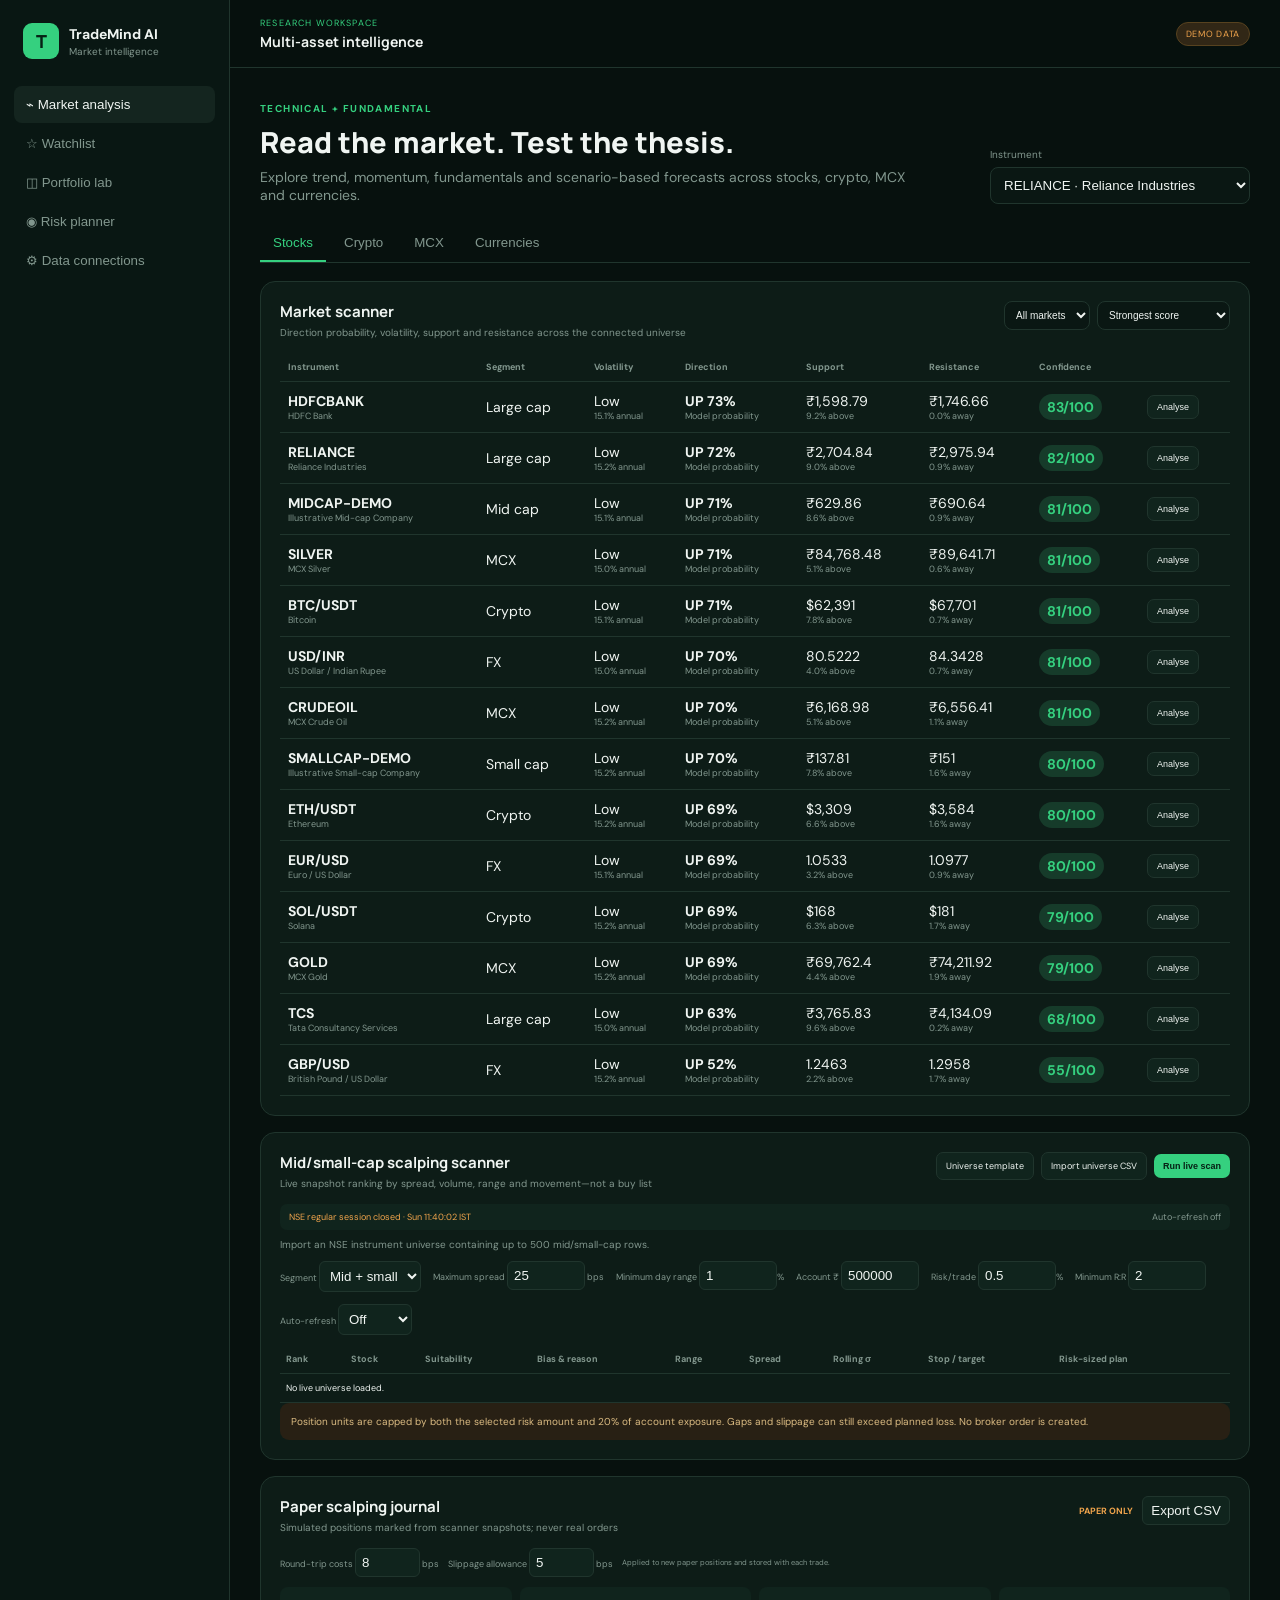
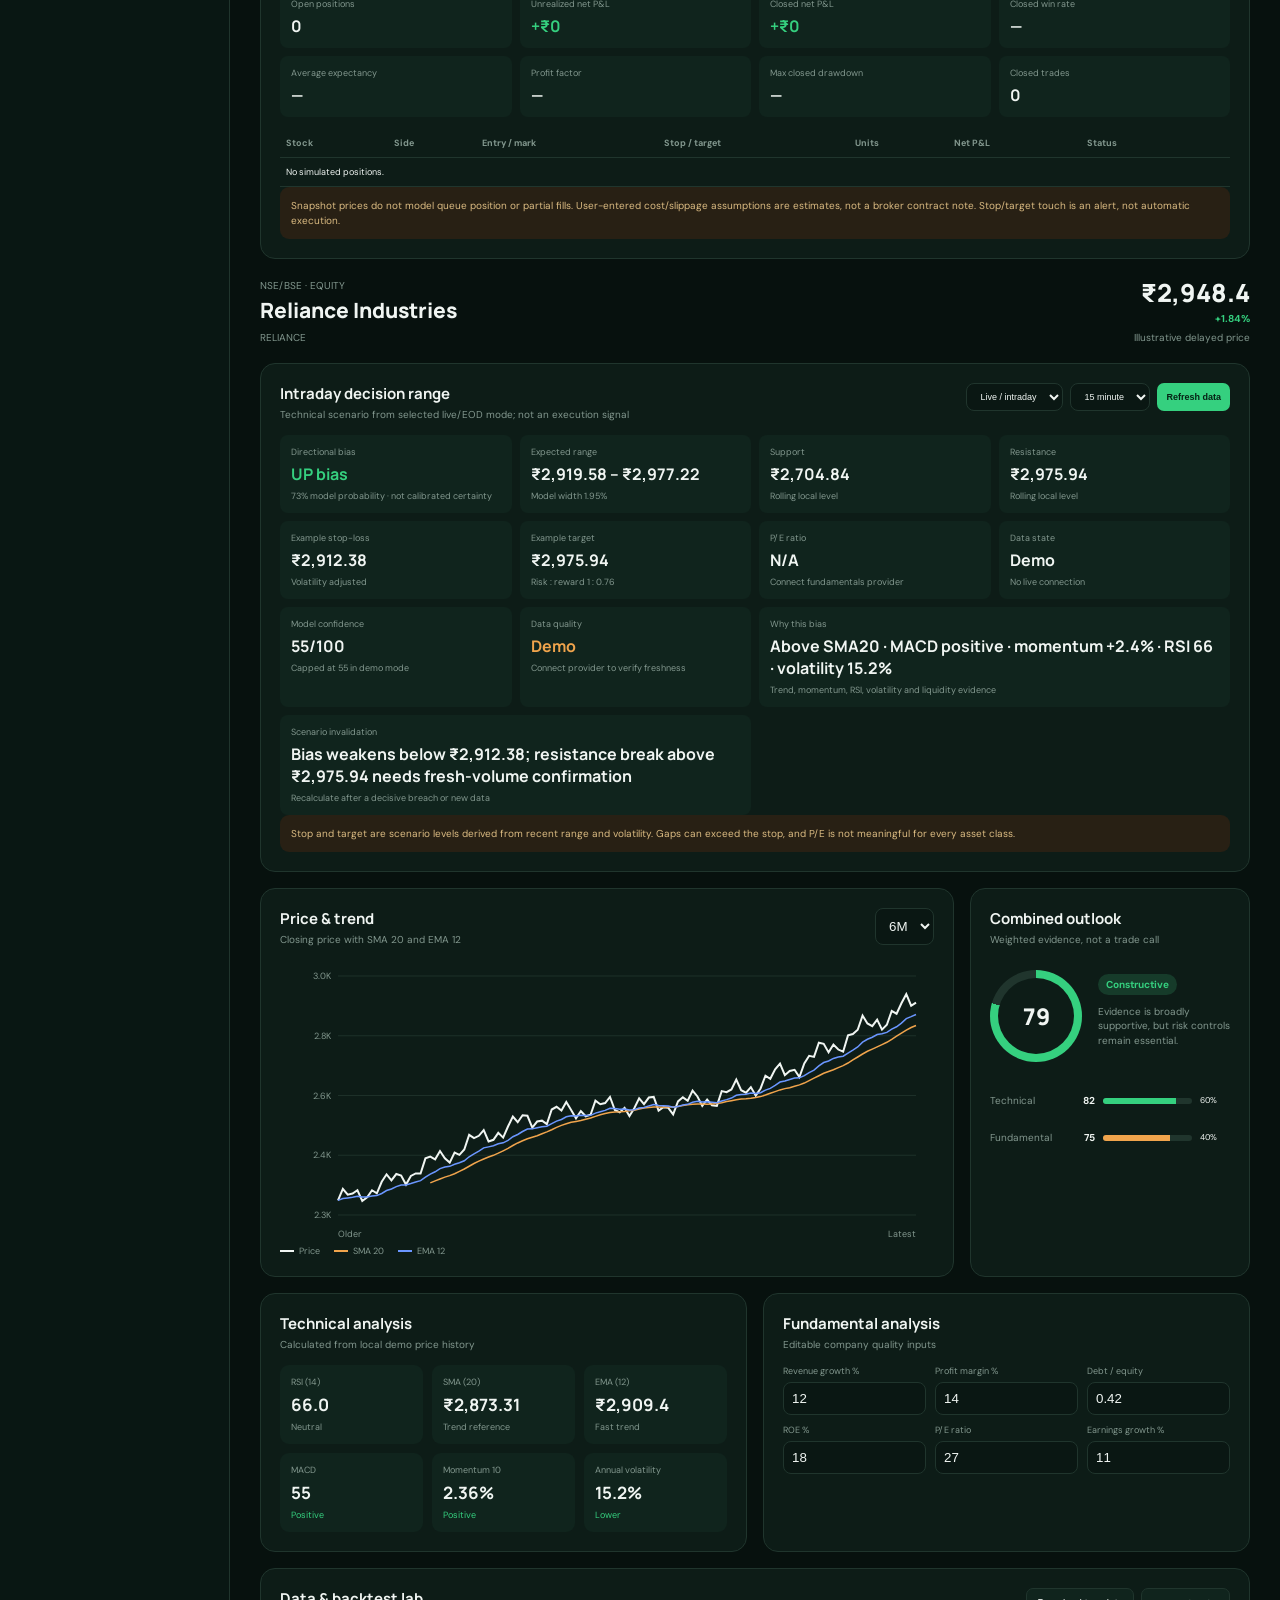
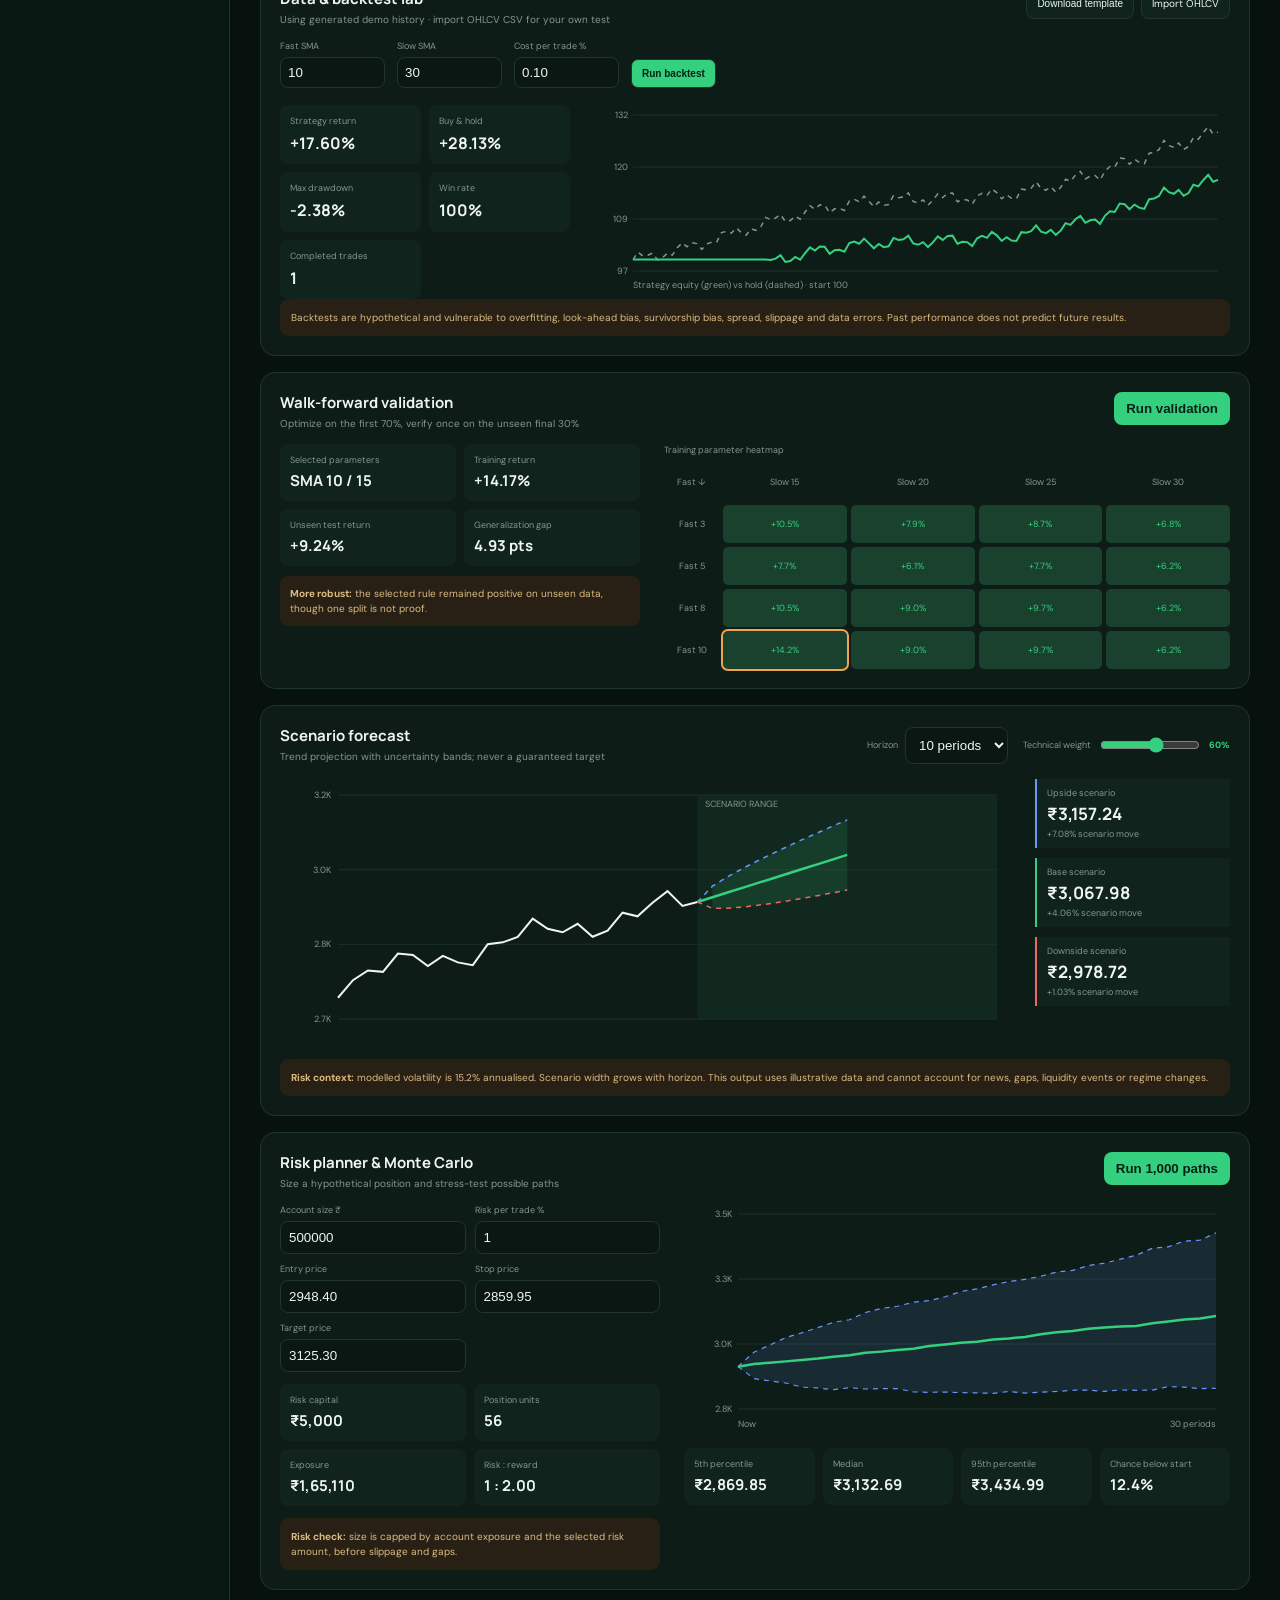
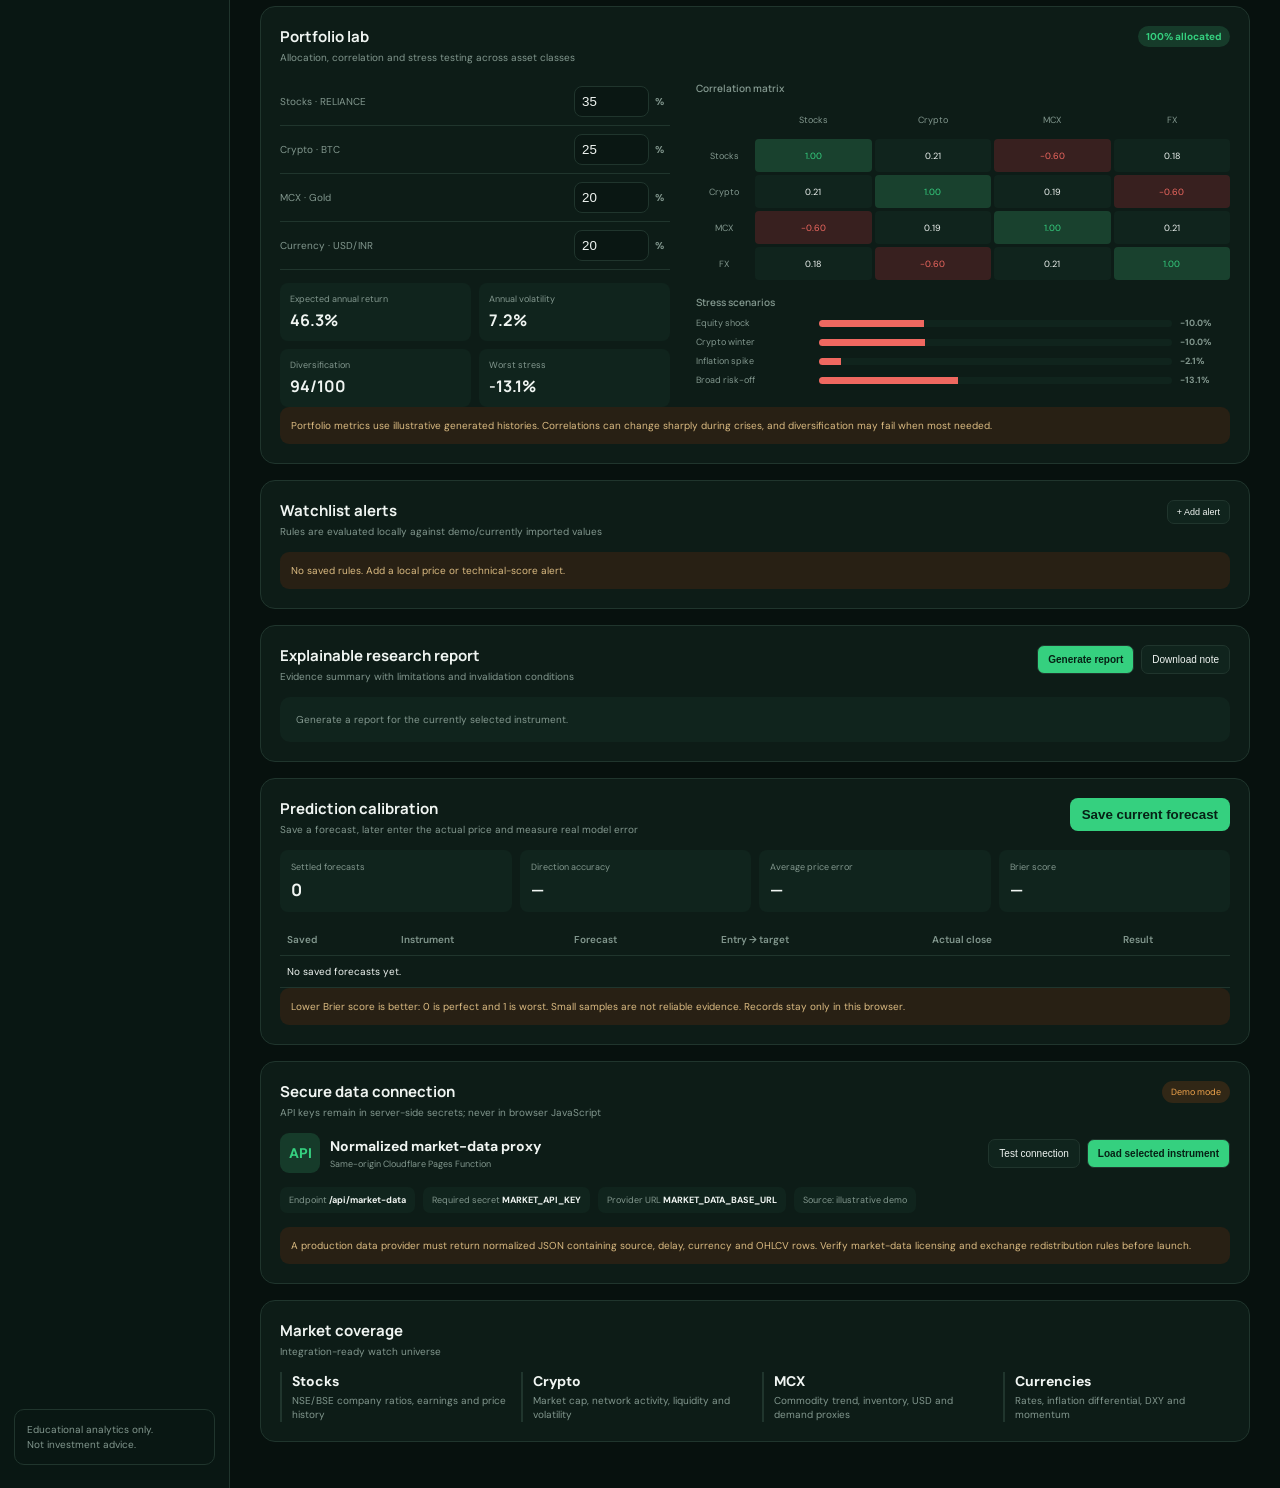
==== index.html @ 611aa4f3 "Upload TradeMind AI live dashboard" ====
<!doctype html><html lang="en"><head><meta charset="UTF-8"><meta name="viewport" content="width=device-width,initial-scale=1"><meta name="description" content="TradeMind AI educational multi-asset analysis workspace"><meta name="theme-color" content="#07110e"><title>TradeMind AI</title><link rel="preconnect" href="https://fonts.googleapis.com"><link rel="preconnect" href="https://fonts.gstatic.com" crossorigin><link href="https://fonts.googleapis.com/css2?family=DM+Sans:wght@400;500;600;700&family=Manrope:wght@600;700;800&display=swap" rel="stylesheet"><link rel="stylesheet" href="styles.css"><link rel="stylesheet" href="backtest.css"><link rel="stylesheet" href="risk.css"><link rel="stylesheet" href="portfolio.css"><link rel="stylesheet" href="scanner.css"><link rel="stylesheet" href="validation.css"><link rel="stylesheet" href="report.css"><link rel="stylesheet" href="connections.css"><link rel="stylesheet" href="intraday.css"><link rel="stylesheet" href="calibration.css"><link rel="stylesheet" href="scalping.css"><link rel="stylesheet" href="paper.css"></head><body>
<div class="shell"><aside><a class="brand" href="#"><span>T</span><div><b>TradeMind AI</b><small>Market intelligence</small></div></a><nav><button class="active">⌁ Market analysis</button><button>☆ Watchlist</button><button>◫ Portfolio lab</button><button>◉ Risk planner</button><button>⚙ Data connections</button></nav><div class="disclaimer">Educational analytics only.<br>Not investment advice.</div></aside>
<main><header><button class="mobile" id="menu">☰</button><div><small>RESEARCH WORKSPACE</small><strong>Multi-asset intelligence</strong></div><span class="demo-tag">DEMO DATA</span></header><div class="page">
<section class="hero"><div><span class="eyebrow">TECHNICAL + FUNDAMENTAL</span><h1>Read the market. Test the thesis.</h1><p>Explore trend, momentum, fundamentals and scenario-based forecasts across stocks, crypto, MCX and currencies.</p></div><div class="asset-search"><label for="assetSelect">Instrument</label><select id="assetSelect"></select></div></section>
<div class="market-tabs" id="marketTabs"><button data-type="stocks" class="active">Stocks</button><button data-type="crypto">Crypto</button><button data-type="mcx">MCX</button><button data-type="forex">Currencies</button></div>
<section class="panel scanner-panel"><div class="panel-head"><div><h3>Market scanner</h3><p>Direction probability, volatility, support and resistance across the connected universe</p></div><div class="scanner-tools"><select id="scannerFilter"><option value="all">All markets</option><option value="stocks">All stocks</option><option value="mid">Mid cap</option><option value="small">Small cap</option><option value="crypto">Crypto</option><option value="mcx">MCX</option><option value="forex">Currencies</option></select><select id="scannerSort"><option value="score">Strongest score</option><option value="direction">Highest up probability</option><option value="momentum">Highest momentum</option><option value="volatility">Lowest volatility</option></select></div></div><div class="scanner-table-wrap"><table class="scanner-table"><thead><tr><th>Instrument</th><th>Segment</th><th>Volatility</th><th>Direction</th><th>Support</th><th>Resistance</th><th>Confidence</th><th></th></tr></thead><tbody id="scannerBody"></tbody></table></div></section>
<section class="panel scalp-panel"><div class="panel-head"><div><h3>Mid/small-cap scalping scanner</h3><p>Live snapshot ranking by spread, volume, range and movement—not a buy list</p></div><div class="scalp-actions"><a href="universe-template.csv" download>Universe template</a><label for="universeFile">Import universe CSV</label><input id="universeFile" type="file" accept=".csv,text/csv" hidden><button id="runScalpScan">Run live scan</button></div></div><div class="scalp-livebar"><span id="marketHoursStatus">Checking NSE session…</span><span id="scalpClock">Auto-refresh off</span></div><div class="scalp-status" id="scalpStatus">Import an NSE instrument universe containing up to 500 mid/small-cap rows.</div><div class="scalp-filters"><label>Segment <select id="scalpCap"><option value="all">Mid + small</option><option value="mid">Mid cap</option><option value="small">Small cap</option></select></label><label>Maximum spread <input id="maxSpread" type="number" min="1" max="200" value="25"> bps</label><label>Minimum day range <input id="minDayRange" type="number" min="0" max="20" step="0.1" value="1">%</label><label>Account ₹ <input id="scalpAccount" type="number" min="1000" value="500000"></label><label>Risk/trade <input id="scalpRiskPct" type="number" min="0.1" max="2" step="0.1" value="0.5">%</label><label>Minimum R:R <input id="scalpMinRR" type="number" min="1" max="5" step="0.1" value="2"></label><label>Auto-refresh <select id="scalpRefresh"><option value="0">Off</option><option value="30">30 sec</option><option value="60">60 sec</option><option value="120">2 min</option></select></label></div><div class="scalp-table-wrap"><table class="scalp-table"><thead><tr><th>Rank</th><th>Stock</th><th>Suitability</th><th>Bias & reason</th><th>Range</th><th>Spread</th><th>Rolling σ</th><th>Stop / target</th><th>Risk-sized plan</th><th></th></tr></thead><tbody id="scalpRows"><tr><td colspan="10">No live universe loaded.</td></tr></tbody></table></div><div class="risk-note">Position units are capped by both the selected risk amount and 20% of account exposure. Gaps and slippage can still exceed planned loss. No broker order is created.</div></section>
<section class="panel paper-panel"><div class="panel-head"><div><h3>Paper scalping journal</h3><p>Simulated positions marked from scanner snapshots; never real orders</p></div><div class="paper-actions"><span class="paper-badge">PAPER ONLY</span><button id="exportPaperTrades">Export CSV</button></div></div><div class="paper-assumptions"><label>Round-trip costs <input id="paperCostBps" type="number" min="0" max="500" step="1" value="8"> bps</label><label>Slippage allowance <input id="paperSlippageBps" type="number" min="0" max="500" step="1" value="5"> bps</label><small>Applied to new paper positions and stored with each trade.</small></div><div class="paper-metrics"><div><span>Open positions</span><strong id="paperOpenCount">0</strong></div><div><span>Unrealized net P&L</span><strong id="paperUnrealized">₹0</strong></div><div><span>Closed net P&L</span><strong id="paperClosedPnl">₹0</strong></div><div><span>Closed win rate</span><strong id="paperWinRate">—</strong></div><div><span>Average expectancy</span><strong id="paperExpectancy">—</strong></div><div><span>Profit factor</span><strong id="paperProfitFactor">—</strong></div><div><span>Max closed drawdown</span><strong id="paperDrawdown">—</strong></div><div><span>Closed trades</span><strong id="paperClosedCount">0</strong></div></div><div class="paper-table-wrap"><table class="paper-table"><thead><tr><th>Stock</th><th>Side</th><th>Entry / mark</th><th>Stop / target</th><th>Units</th><th>Net P&L</th><th>Status</th><th></th></tr></thead><tbody id="paperRows"><tr><td colspan="8">No simulated positions.</td></tr></tbody></table></div><div class="risk-note">Snapshot prices do not model queue position or partial fills. User-entered cost/slippage assumptions are estimates, not a broker contract note. Stop/target touch is an alert, not automatic execution.</div></section>
<section class="quote-row"><div><small id="assetType">NSE · EQUITY</small><h2 id="assetName">Reliance Industries</h2><span id="symbol">RELIANCE</span></div><div class="quote"><strong id="lastPrice">₹2,948.40</strong><span id="change">+1.84%</span><small>Illustrative delayed price</small></div></section>
<section class="panel intraday-panel"><div class="panel-head"><div><h3>Intraday decision range</h3><p>Technical scenario from selected live/EOD mode; not an execution signal</p></div><div class="intraday-controls"><select id="dataMode"><option value="live">Live / intraday</option><option value="eod">End of day</option></select><select id="barInterval"><option value="1min">1 minute</option><option value="5min">5 minute</option><option value="15min" selected>15 minute</option><option value="30min">30 minute</option><option value="60min">60 minute</option><option value="daily">Daily</option></select><button id="refreshMarketData">Refresh data</button></div></div><div class="intraday-grid"><div><span>Directional bias</span><strong id="intradayBias">—</strong><small id="intradayProbability">—</small></div><div><span>Expected range</span><strong id="expectedRange">—</strong><small id="rangeWidth">—</small></div><div><span>Support</span><strong id="intradaySupport">—</strong><small>Rolling local level</small></div><div><span>Resistance</span><strong id="intradayResistance">—</strong><small>Rolling local level</small></div><div><span>Example stop-loss</span><strong id="intradayStop">—</strong><small>Volatility adjusted</small></div><div><span>Example target</span><strong id="intradayTarget">—</strong><small id="intradayRR">—</small></div><div><span>P/E ratio</span><strong id="peRatio">N/A</strong><small id="peContext">Equities/provider only</small></div><div><span>Data state</span><strong id="intradayDataState">Demo</strong><small id="intradayDelay">No live connection</small></div><div><span>Model confidence</span><strong id="modelConfidence">—</strong><small id="confidenceReason">Evidence quality, not certainty</small></div><div><span>Data quality</span><strong id="dataQuality">—</strong><small id="freshnessWarning">Checking bars and timestamp</small></div><div class="wide-card"><span>Why this bias</span><strong id="biasExplanation">—</strong><small>Trend, momentum, RSI, volatility and liquidity evidence</small></div><div class="wide-card"><span>Scenario invalidation</span><strong id="scenarioInvalidation">—</strong><small>Recalculate after a decisive breach or new data</small></div></div><div class="risk-note">Stop and target are scenario levels derived from recent range and volatility. Gaps can exceed the stop, and P/E is not meaningful for every asset class.</div></section>
<div class="top-grid"><section class="panel chart-panel"><div class="panel-head"><div><h3>Price & trend</h3><p>Closing price with SMA 20 and EMA 12</p></div><select id="timeframe"><option value="60">3M</option><option value="120" selected>6M</option><option value="240">1Y</option></select></div><div id="priceChart" class="chart" role="img" aria-label="Price trend chart"></div><div class="legend"><span><i class="price"></i>Price</span><span><i class="sma"></i>SMA 20</span><span><i class="ema"></i>EMA 12</span></div></section>
<aside class="panel score-panel"><div class="panel-head"><div><h3>Combined outlook</h3><p>Weighted evidence, not a trade call</p></div></div><div class="score-wrap"><div class="score-ring" id="combinedRing"><strong id="combinedScore">—</strong></div><div><span class="signal" id="combinedSignal">Calculating</span><p id="signalText">Evaluating technical and fundamental conditions.</p></div></div><div class="weight-row"><span>Technical <b id="techScore">—</b></span><div><i id="techBar"></i></div><small>60%</small></div><div class="weight-row"><span>Fundamental <b id="fundScore">—</b></span><div><i id="fundBar"></i></div><small>40%</small></div></aside></div>
<div class="analysis-grid"><section class="panel"><div class="panel-head"><div><h3>Technical analysis</h3><p>Calculated from local demo price history</p></div></div><div class="indicator-grid" id="indicators"></div></section><section class="panel"><div class="panel-head"><div><h3>Fundamental analysis</h3><p id="fundamentalSubtitle">Editable company inputs</p></div></div><div class="fund-grid" id="fundamentalInputs"></div></section></div>
<section class="panel data-lab"><div class="panel-head"><div><h3>Data & backtest lab</h3><p id="dataStatus">Using generated demo history · import OHLCV CSV for your own test</p></div><div class="data-actions"><button id="templateButton">Download template</button><label for="ohlcvFile">Import OHLCV</label><input id="ohlcvFile" type="file" accept=".csv,text/csv" hidden></div></div><div class="backtest-controls"><label>Fast SMA <input id="fastPeriod" type="number" min="2" max="100" value="10"></label><label>Slow SMA <input id="slowPeriod" type="number" min="3" max="200" value="30"></label><label>Cost per trade % <input id="tradeCost" type="number" min="0" max="5" step="0.05" value="0.10"></label><button id="runBacktest">Run backtest</button></div><div class="backtest-grid"><div class="backtest-stats"><div><span>Strategy return</span><strong id="strategyReturn">—</strong></div><div><span>Buy & hold</span><strong id="holdReturn">—</strong></div><div><span>Max drawdown</span><strong id="maxDrawdown">—</strong></div><div><span>Win rate</span><strong id="winRate">—</strong></div><div><span>Completed trades</span><strong id="tradeCount">—</strong></div></div><div id="equityChart" class="equity-chart" role="img" aria-label="Backtest equity curve"></div></div><div class="risk-note">Backtests are hypothetical and vulnerable to overfitting, look-ahead bias, survivorship bias, spread, slippage and data errors. Past performance does not predict future results.</div></section>
<section class="panel validation-lab"><div class="panel-head"><div><h3>Walk-forward validation</h3><p>Optimize on the first 70%, verify once on the unseen final 30%</p></div><button id="validateButton">Run validation</button></div><div class="validation-layout"><div><div class="validation-stats"><div><span>Selected parameters</span><strong id="selectedParams">—</strong></div><div><span>Training return</span><strong id="trainingReturn">—</strong></div><div><span>Unseen test return</span><strong id="testReturn">—</strong></div><div><span>Generalization gap</span><strong id="generalizationGap">—</strong></div></div><div class="validation-verdict" id="validationVerdict">Run the validation to measure robustness.</div></div><div><div class="heatmap-label">Training parameter heatmap</div><div id="parameterHeatmap" class="parameter-heatmap"></div></div></div></section>
<section class="panel forecast-panel"><div class="panel-head"><div><h3>Scenario forecast</h3><p>Trend projection with uncertainty bands; never a guaranteed target</p></div><div class="forecast-controls"><label>Horizon <select id="horizon"><option value="5">5 periods</option><option value="10" selected>10 periods</option><option value="20">20 periods</option></select></label><label>Technical weight <input id="techWeight" type="range" min="30" max="80" value="60"><b id="weightValue">60%</b></label></div></div><div class="forecast-grid"><div id="forecastChart" class="chart" role="img" aria-label="Price scenario forecast chart"></div><aside><div class="scenario bull"><span>Upside scenario</span><strong id="bullTarget">—</strong><small id="bullMove">—</small></div><div class="scenario base"><span>Base scenario</span><strong id="baseTarget">—</strong><small id="baseMove">—</small></div><div class="scenario bear"><span>Downside scenario</span><strong id="bearTarget">—</strong><small id="bearMove">—</small></div></aside></div><div class="risk-note" id="riskNote"></div></section>
<section class="panel risk-planner"><div class="panel-head"><div><h3>Risk planner & Monte Carlo</h3><p>Size a hypothetical position and stress-test possible paths</p></div><button id="simulateButton">Run 1,000 paths</button></div><div class="risk-layout"><div><div class="risk-inputs"><label>Account size ₹<input id="accountSize" type="number" min="1000" value="500000"></label><label>Risk per trade %<input id="riskPercent" type="number" min="0.1" max="10" step="0.1" value="1"></label><label>Entry price<input id="entryPrice" type="number" min="0" step="0.01"></label><label>Stop price<input id="stopPrice" type="number" min="0" step="0.01"></label><label>Target price<input id="targetPrice" type="number" min="0" step="0.01"></label></div><div class="risk-results"><div><span>Risk capital</span><strong id="riskCapital">—</strong></div><div><span>Position units</span><strong id="positionUnits">—</strong></div><div><span>Exposure</span><strong id="positionExposure">—</strong></div><div><span>Risk : reward</span><strong id="riskReward">—</strong></div></div><div class="risk-note" id="sizeWarning"></div></div><div><div id="monteChart" class="monte-chart" role="img" aria-label="Monte Carlo percentile paths"></div><div class="monte-stats"><div><span>5th percentile</span><strong id="p05">—</strong></div><div><span>Median</span><strong id="p50">—</strong></div><div><span>95th percentile</span><strong id="p95">—</strong></div><div><span>Chance below start</span><strong id="lossProbability">—</strong></div></div></div></div></section>
<section class="panel portfolio-lab"><div class="panel-head"><div><h3>Portfolio lab</h3><p>Allocation, correlation and stress testing across asset classes</p></div><span id="weightStatus" class="signal">100% allocated</span></div><div class="portfolio-layout"><div><div class="allocation-list" id="allocationList"><label><span>Stocks · RELIANCE</span><input data-weight data-asset="stocks" type="number" min="0" max="100" value="35"><b>%</b></label><label><span>Crypto · BTC</span><input data-weight data-asset="crypto" type="number" min="0" max="100" value="25"><b>%</b></label><label><span>MCX · Gold</span><input data-weight data-asset="mcx" type="number" min="0" max="100" value="20"><b>%</b></label><label><span>Currency · USD/INR</span><input data-weight data-asset="forex" type="number" min="0" max="100" value="20"><b>%</b></label></div><div class="portfolio-stats"><div><span>Expected annual return</span><strong id="portfolioReturn">—</strong></div><div><span>Annual volatility</span><strong id="portfolioVol">—</strong></div><div><span>Diversification</span><strong id="diversification">—</strong></div><div><span>Worst stress</span><strong id="worstStress">—</strong></div></div></div><div><h4>Correlation matrix</h4><div id="correlationMatrix" class="correlation-matrix"></div><h4>Stress scenarios</h4><div id="stressBars" class="stress-bars"></div></div></div><div class="risk-note">Portfolio metrics use illustrative generated histories. Correlations can change sharply during crises, and diversification may fail when most needed.</div></section>
<section class="panel alerts-panel"><div class="panel-head"><div><h3>Watchlist alerts</h3><p>Rules are evaluated locally against demo/currently imported values</p></div><button id="addAlert">+ Add alert</button></div><div id="alertList" class="alert-list"></div></section>
<section class="panel report-panel"><div class="panel-head"><div><h3>Explainable research report</h3><p>Evidence summary with limitations and invalidation conditions</p></div><div class="report-actions"><button id="generateReport">Generate report</button><button id="downloadReport">Download note</button></div></div><div id="researchReport" class="research-report"><div class="report-empty">Generate a report for the currently selected instrument.</div></div></section>
<section class="panel calibration-panel"><div class="panel-head"><div><h3>Prediction calibration</h3><p>Save a forecast, later enter the actual price and measure real model error</p></div><button id="saveForecast" class="calibration-save">Save current forecast</button></div><div class="calibration-metrics"><div><span>Settled forecasts</span><strong id="settledForecasts">0</strong></div><div><span>Direction accuracy</span><strong id="directionAccuracy">—</strong></div><div><span>Average price error</span><strong id="averageForecastError">—</strong></div><div><span>Brier score</span><strong id="brierScore">—</strong></div></div><div class="calibration-table-wrap"><table class="calibration-table"><thead><tr><th>Saved</th><th>Instrument</th><th>Forecast</th><th>Entry → target</th><th>Actual close</th><th>Result</th></tr></thead><tbody id="calibrationRows"><tr><td colspan="6">No saved forecasts yet.</td></tr></tbody></table></div><div class="risk-note">Lower Brier score is better: 0 is perfect and 1 is worst. Small samples are not reliable evidence. Records stay only in this browser.</div></section>
<section class="panel connection-panel"><div class="panel-head"><div><h3>Secure data connection</h3><p>API keys remain in server-side secrets; never in browser JavaScript</p></div><span id="connectionStatus" class="connection-status">Demo mode</span></div><div class="connection-layout"><div class="connection-source"><div class="source-logo">API</div><div><b>Normalized market-data proxy</b><span>Same-origin Cloudflare Pages Function</span></div></div><div class="connection-actions"><button id="testConnection">Test connection</button><button id="loadLiveData">Load selected instrument</button></div></div><div class="connection-meta"><span>Endpoint <b>/api/market-data</b></span><span>Required secret <b>MARKET_API_KEY</b></span><span>Provider URL <b>MARKET_DATA_BASE_URL</b></span><span id="sourceMetadata">Source: illustrative demo</span></div><div class="risk-note">A production data provider must return normalized JSON containing source, delay, currency and OHLCV rows. Verify market-data licensing and exchange redistribution rules before launch.</div></section>
<section class="panel"><div class="panel-head"><div><h3>Market coverage</h3><p>Integration-ready watch universe</p></div></div><div class="coverage"><div><b>Stocks</b><span>NSE/BSE company ratios, earnings and price history</span></div><div><b>Crypto</b><span>Market cap, network activity, liquidity and volatility</span></div><div><b>MCX</b><span>Commodity trend, inventory, USD and demand proxies</span></div><div><b>Currencies</b><span>Rates, inflation differential, DXY and momentum</span></div></div></section>
</div></main></div><div class="toast" id="toast"></div><script src="app.js"></script></body></html>
---- styles.css ----
:root{--bg:#07110e;--side:#091713;--panel:#0d1c17;--panel2:#10241d;--line:#20352d;--text:#f0f5f2;--muted:#82978e;--green:#35d07f;--green2:#163b2a;--orange:#f0a44c;--red:#ef6860;--blue:#6a96ff;--radius:15px}*{box-sizing:border-box}body{margin:0;background:var(--bg);color:var(--text);font:14px 'DM Sans',sans-serif}.shell{min-height:100vh;display:grid;grid-template-columns:230px 1fr}aside{background:var(--side);border-right:1px solid var(--line);padding:23px 14px;display:flex;flex-direction:column}.brand{display:flex;align-items:center;gap:10px;color:var(--text);text-decoration:none;padding:0 9px 25px}.brand>span{width:36px;height:36px;border-radius:9px;display:grid;place-items:center;background:var(--green);color:#062115;font:800 18px Manrope}.brand b,.brand small{display:block}.brand small{color:var(--muted);font-size:10px;margin-top:2px}nav button{display:block;width:100%;border:0;background:none;color:var(--muted);padding:11px 12px;text-align:left;border-radius:8px;margin:2px 0}nav button.active,nav button:hover{background:#14251f;color:var(--text)}.disclaimer{margin-top:auto;border:1px solid var(--line);border-radius:10px;padding:12px;color:var(--muted);font-size:10px;line-height:1.5}main{min-width:0}header{height:68px;border-bottom:1px solid var(--line);display:flex;align-items:center;padding:0 30px;gap:12px;position:sticky;top:0;background:rgba(7,17,14,.92);backdrop-filter:blur(10px);z-index:4}header div{flex:1}header small,header strong{display:block}header small{color:var(--green);font-size:9px;letter-spacing:.13em}header strong{font:700 14px Manrope;margin-top:3px}.demo-tag{color:var(--orange);background:#312716;border:1px solid #57421f;border-radius:20px;padding:5px 9px;font-size:9px;letter-spacing:.08em}.mobile{display:none;border:0;background:none;color:var(--text);font-size:20px}.page{max-width:1450px;margin:auto;padding:30px}.hero{display:flex;align-items:flex-end;justify-content:space-between;gap:30px;margin-bottom:21px}.eyebrow{color:var(--green);font-size:10px;font-weight:700;letter-spacing:.14em}.hero h1{font:800 29px Manrope;margin:6px 0}.hero p{color:var(--muted);margin:0;max-width:650px}.asset-search{width:260px}.asset-search label{display:block;color:var(--muted);font-size:10px;margin-bottom:6px}select,input{background:#0a1713;color:var(--text);border:1px solid var(--line);border-radius:8px;padding:9px;outline:none}.asset-search select{width:100%}.market-tabs{display:flex;gap:5px;border-bottom:1px solid var(--line);margin-bottom:18px}.market-tabs button{border:0;background:none;color:var(--muted);padding:10px 13px;border-bottom:2px solid transparent}.market-tabs button.active{color:var(--green);border-color:var(--green)}.quote-row{display:flex;justify-content:space-between;align-items:center;margin-bottom:18px}.quote-row h2{font:800 21px Manrope;margin:3px 0}.quote-row small,.quote-row>div>span{color:var(--muted);font-size:10px}.quote{text-align:right}.quote strong{display:block;font:800 25px Manrope}.quote>span{display:block;color:var(--green);font-weight:700;margin:2px 0}.top-grid{display:grid;grid-template-columns:minmax(0,1.7fr) minmax(280px,.65fr);gap:16px}.panel{background:var(--panel);border:1px solid var(--line);border-radius:var(--radius);padding:19px;margin-bottom:16px}.panel-head{display:flex;justify-content:space-between;align-items:flex-start;gap:14px;margin-bottom:14px}.panel h3{font:700 15px Manrope;margin:0}.panel-head p{color:var(--muted);font-size:10px;margin:4px 0 0}.chart{width:100%;min-height:280px}.chart svg{width:100%;height:auto;display:block}.grid-line{stroke:#1d3029;stroke-width:1}.axis-text{fill:var(--muted);font-size:9px}.price-line{fill:none;stroke:var(--text);stroke-width:2}.sma-line{fill:none;stroke:var(--orange);stroke-width:1.5}.ema-line{fill:none;stroke:var(--blue);stroke-width:1.5}.future-zone{fill:#11281f}.forecast-base{fill:none;stroke:var(--green);stroke-width:2.5}.forecast-band{fill:rgba(53,208,127,.12)}.forecast-bull,.forecast-bear{fill:none;stroke-width:1.5;stroke-dasharray:5 5}.forecast-bull{stroke:var(--blue)}.forecast-bear{stroke:var(--red)}.legend{display:flex;gap:14px;color:var(--muted);font-size:9px}.legend span{display:flex;align-items:center;gap:5px}.legend i{width:14px;height:2px;background:var(--text)}.legend i.sma{background:var(--orange)}.legend i.ema{background:var(--blue)}.score-wrap{display:flex;align-items:center;gap:16px;margin:10px 0 20px}.score-ring{--score:50;width:92px;height:92px;border-radius:50%;display:grid;place-items:center;background:conic-gradient(var(--green) calc(var(--score)*1%),#20352d 0);position:relative;flex:none}.score-ring:after{content:'';position:absolute;inset:8px;background:var(--panel);border-radius:50%}.score-ring strong{position:relative;z-index:1;font:800 23px Manrope}.signal{display:inline-block;color:var(--green);background:var(--green2);border-radius:20px;padding:4px 8px;font-size:10px;font-weight:700}.score-wrap p{color:var(--muted);font-size:10px;line-height:1.45}.weight-row{display:grid;grid-template-columns:105px 1fr 30px;align-items:center;gap:8px;margin:12px 0;font-size:10px}.weight-row span{color:var(--muted)}.weight-row span b{color:var(--text);float:right}.weight-row>div{height:6px;background:#20352d;border-radius:8px;overflow:hidden}.weight-row i{display:block;height:100%;background:var(--green)}.weight-row:nth-child(4) i{background:var(--orange)}.analysis-grid{display:grid;grid-template-columns:1fr 1fr;gap:16px}.indicator-grid{display:grid;grid-template-columns:repeat(3,1fr);gap:9px}.indicator{background:var(--panel2);border-radius:9px;padding:11px}.indicator span,.indicator small{display:block;color:var(--muted);font-size:9px}.indicator strong{display:block;font:700 17px Manrope;margin:5px 0}.indicator small.positive{color:var(--green)}.indicator small.negative{color:var(--red)}.fund-grid{display:grid;grid-template-columns:repeat(3,1fr);gap:9px}.field label{display:block;color:var(--muted);font-size:9px;margin-bottom:5px}.field input{width:100%;padding:8px}.forecast-controls{display:flex;gap:15px;align-items:center}.forecast-controls label{color:var(--muted);font-size:9px;display:flex;align-items:center;gap:7px}.forecast-controls input{width:100px;accent-color:var(--green)}.forecast-controls b{color:var(--green)}.forecast-grid{display:grid;grid-template-columns:1fr 195px;gap:20px}.forecast-grid aside{padding:0;border:0;background:none}.scenario{border-left:2px solid var(--green);padding:8px 10px;margin-bottom:10px;background:var(--panel2)}.scenario.bull{border-color:var(--blue)}.scenario.bear{border-color:var(--red)}.scenario span,.scenario small{display:block;color:var(--muted);font-size:9px}.scenario strong{font:700 17px Manrope;display:block;margin:3px 0}.risk-note{background:#282014;color:#dbbb82;border-radius:9px;padding:11px;font-size:10px;line-height:1.5}.coverage{display:grid;grid-template-columns:repeat(4,1fr);gap:14px}.coverage div{border-left:2px solid var(--line);padding-left:10px}.coverage b,.coverage span{display:block}.coverage span{color:var(--muted);font-size:10px;line-height:1.4;margin-top:4px}.toast{position:fixed;right:20px;bottom:20px;background:var(--text);color:var(--bg);padding:10px 14px;border-radius:8px;opacity:0;transform:translateY(60px);transition:.2s}.toast.show{opacity:1;transform:none}@media(max-width:950px){.top-grid,.analysis-grid{grid-template-columns:1fr}.coverage{grid-template-columns:1fr 1fr}.forecast-grid{grid-template-columns:1fr}.forecast-grid aside{display:grid;grid-template-columns:repeat(3,1fr);gap:8px}}@media(max-width:700px){.shell{display:block}.shell>aside{position:fixed;left:-250px;top:0;width:230px;height:100vh;z-index:10;transition:.2s}.shell>aside.open{left:0}.mobile{display:block}.page{padding:20px 14px}.hero{display:block}.asset-search{width:100%;margin-top:18px}.quote-row{align-items:flex-start}.indicator-grid,.fund-grid{grid-template-columns:1fr 1fr}.panel-head{display:block}.forecast-controls{margin-top:12px;flex-wrap:wrap}.coverage{grid-template-columns:1fr}.chart{min-height:220px}}@media(max-width:420px){.indicator-grid,.fund-grid,.forecast-grid aside{grid-template-columns:1fr}.quote strong{font-size:19px}.hero h1{font-size:24px}}
---- backtest.css ----
.data-actions{display:flex;gap:7px}.data-actions button,.data-actions label,.backtest-controls button{border:1px solid var(--line);background:var(--panel2);color:var(--text);border-radius:7px;padding:8px 10px;font-size:10px;cursor:pointer}.backtest-controls{display:flex;gap:12px;align-items:flex-end;flex-wrap:wrap;margin-bottom:17px}.backtest-controls label{color:var(--muted);font-size:9px}.backtest-controls input{display:block;width:105px;margin-top:5px;padding:7px}.backtest-controls button{background:var(--green);color:#062115;font-weight:700}.backtest-grid{display:grid;grid-template-columns:290px 1fr;gap:20px}.backtest-stats{display:grid;grid-template-columns:1fr 1fr;gap:8px}.backtest-stats div{background:var(--panel2);border-radius:8px;padding:10px}.backtest-stats span{display:block;color:var(--muted);font-size:9px}.backtest-stats strong{display:block;font:700 16px Manrope;margin-top:5px}.equity-chart{min-height:190px}.equity-chart svg{width:100%;height:auto}.equity-line{fill:none;stroke:var(--green);stroke-width:2}.hold-line{fill:none;stroke:var(--muted);stroke-width:1.5;stroke-dasharray:5 5}@media(max-width:950px){.backtest-grid{grid-template-columns:1fr}}@media(max-width:600px){.data-actions{margin-top:10px;flex-wrap:wrap}.backtest-stats{grid-template-columns:1fr 1fr}}
---- risk.css ----
.risk-planner>.panel-head>button{border:0;background:var(--green);color:#062115;border-radius:8px;padding:9px 12px;font-weight:700;cursor:pointer}.risk-layout{display:grid;grid-template-columns:380px 1fr;gap:24px}.risk-inputs{display:grid;grid-template-columns:1fr 1fr;gap:9px}.risk-inputs label{color:var(--muted);font-size:9px}.risk-inputs input{display:block;width:100%;margin-top:5px;padding:8px}.risk-results{display:grid;grid-template-columns:1fr 1fr;gap:8px;margin:12px 0}.risk-results div,.monte-stats div{background:var(--panel2);padding:10px;border-radius:8px}.risk-results span,.monte-stats span{display:block;color:var(--muted);font-size:9px}.risk-results strong,.monte-stats strong{display:block;font:700 15px Manrope;margin-top:4px}.monte-chart{min-height:230px}.monte-chart svg{width:100%;height:auto}.monte-band{fill:rgba(106,150,255,.12)}.monte-median{fill:none;stroke:var(--green);stroke-width:2.5}.monte-bound{fill:none;stroke:var(--blue);stroke-width:1.2;stroke-dasharray:5 5}.monte-stats{display:grid;grid-template-columns:repeat(4,1fr);gap:8px;margin-top:10px}@media(max-width:980px){.risk-layout{grid-template-columns:1fr}}@media(max-width:600px){.risk-inputs,.risk-results,.monte-stats{grid-template-columns:1fr 1fr}}
---- portfolio.css ----
.portfolio-layout{display:grid;grid-template-columns:390px 1fr;gap:26px}.allocation-list label{display:grid;grid-template-columns:1fr 75px 15px;gap:6px;align-items:center;padding:8px 0;border-bottom:1px solid var(--line);color:var(--muted);font-size:10px}.allocation-list input{width:75px;padding:7px}.portfolio-stats{display:grid;grid-template-columns:1fr 1fr;gap:8px;margin-top:13px}.portfolio-stats div{background:var(--panel2);border-radius:8px;padding:10px}.portfolio-stats span{display:block;color:var(--muted);font-size:9px}.portfolio-stats strong{display:block;font:700 16px Manrope;margin-top:4px}.portfolio-lab h4{font:600 10px Manrope;color:var(--muted);margin:3px 0 8px}.correlation-matrix{display:grid;grid-template-columns:56px repeat(4,1fr);gap:3px;margin-bottom:15px}.corr-cell{min-height:33px;display:grid;place-items:center;background:var(--panel2);font-size:9px;border-radius:4px}.corr-cell.head{background:transparent;color:var(--muted)}.corr-cell.high{background:#19412e;color:var(--green)}.corr-cell.negative{background:#38201f;color:var(--red)}.stress-row{display:grid;grid-template-columns:115px 1fr 50px;gap:8px;align-items:center;margin:7px 0;font-size:9px;color:var(--muted)}.stress-track{height:7px;background:var(--panel2);border-radius:8px;overflow:hidden}.stress-track i{display:block;height:100%;background:var(--red)}.stress-row.positive .stress-track i{background:var(--green)}@media(max-width:980px){.portfolio-layout{grid-template-columns:1fr}}@media(max-width:500px){.portfolio-stats{grid-template-columns:1fr 1fr}.correlation-matrix{grid-template-columns:45px repeat(4,1fr)}}
---- scanner.css ----
.scanner-tools{display:flex;gap:7px}.scanner-tools select{padding:7px;font-size:10px}.scanner-table-wrap{overflow:auto}.scanner-table{width:100%;border-collapse:collapse}.scanner-table th{color:var(--muted);font-size:9px;text-align:left;padding:8px;border-bottom:1px solid var(--line)}.scanner-table td{padding:10px 8px;border-bottom:1px solid var(--line);white-space:nowrap}.scanner-table td small{display:block;color:var(--muted);font-size:9px}.scanner-score{display:inline-block;background:var(--green2);color:var(--green);border-radius:20px;padding:4px 8px;font-weight:700}.scanner-score.caution{background:#38201f;color:var(--red)}.scanner-table button,.alerts-panel>.panel-head>button,.alert-form button{border:1px solid var(--line);background:var(--panel2);color:var(--text);padding:6px 9px;border-radius:7px;font-size:9px;cursor:pointer}.alert-row{display:grid;grid-template-columns:1fr 1fr 1fr auto;gap:12px;align-items:center;padding:10px 0;border-bottom:1px solid var(--line)}.alert-row span{color:var(--muted);font-size:10px}.alert-row b{font-size:11px}.alert-form{display:grid;grid-template-columns:1fr 1fr 1fr auto;gap:8px;align-items:end;background:var(--panel2);padding:12px;border-radius:9px;margin-bottom:10px}.alert-form label{color:var(--muted);font-size:9px}.alert-form input,.alert-form select{display:block;width:100%;margin-top:5px;padding:7px}@media(max-width:700px){.scanner-tools{margin-top:10px;flex-wrap:wrap}.alert-row,.alert-form{grid-template-columns:1fr 1fr}.alert-row button{justify-self:start}}
---- validation.css ----
.validation-lab>.panel-head>button{border:0;background:var(--green);color:#062115;border-radius:8px;padding:9px 12px;font-weight:700;cursor:pointer}.validation-layout{display:grid;grid-template-columns:360px 1fr;gap:24px}.validation-stats{display:grid;grid-template-columns:1fr 1fr;gap:8px}.validation-stats div{background:var(--panel2);padding:10px;border-radius:8px}.validation-stats span{display:block;color:var(--muted);font-size:9px}.validation-stats strong{display:block;font:700 15px Manrope;margin-top:4px}.validation-verdict{margin-top:10px;padding:10px;background:#282014;color:#dbbb82;border-radius:8px;font-size:10px;line-height:1.5}.heatmap-label{color:var(--muted);font-size:9px;margin-bottom:7px}.parameter-heatmap{display:grid;grid-template-columns:55px repeat(4,1fr);gap:4px}.heat-cell{min-height:38px;border-radius:5px;background:var(--panel2);display:grid;place-items:center;text-align:center;font-size:9px}.heat-cell.head{background:transparent;color:var(--muted)}.heat-cell.good{background:#19412e;color:var(--green)}.heat-cell.bad{background:#38201f;color:var(--red)}.heat-cell.selected{outline:2px solid var(--orange)}@media(max-width:900px){.validation-layout{grid-template-columns:1fr}}
---- report.css ----
.report-actions{display:flex;gap:7px}.report-actions button{border:1px solid var(--line);background:var(--panel2);color:var(--text);border-radius:7px;padding:8px 10px;font-size:10px;cursor:pointer}.report-actions button:first-child{background:var(--green);color:#062115;font-weight:700}.research-report{background:var(--panel2);border-radius:10px;padding:16px}.report-empty{color:var(--muted);font-size:10px}.report-title{display:flex;justify-content:space-between;gap:16px;align-items:flex-start;border-bottom:1px solid var(--line);padding-bottom:12px}.report-title h4{font:700 16px Manrope;margin:0}.report-title p{color:var(--muted);font-size:9px;margin:4px 0 0}.report-score{text-align:right}.report-score strong{display:block;font:800 23px Manrope;color:var(--green)}.report-score span{color:var(--muted);font-size:9px}.report-summary{color:#c2d0ca;line-height:1.65;font-size:11px;margin:14px 0}.report-columns{display:grid;grid-template-columns:1fr 1fr 1fr;gap:12px}.report-column{border-left:2px solid var(--line);padding-left:10px}.report-column.positive{border-color:var(--green)}.report-column.negative{border-color:var(--red)}.report-column h5{font:600 10px Manrope;margin:0 0 7px}.report-column ul{margin:0;padding-left:15px;color:var(--muted);font-size:9px;line-height:1.6}.report-footer{margin-top:14px;padding-top:10px;border-top:1px solid var(--line);color:var(--muted);font-size:9px;line-height:1.5}@media(max-width:700px){.report-columns{grid-template-columns:1fr}.report-actions{margin-top:10px}}
---- connections.css ----
.connection-status{color:var(--orange);background:#312716;border-radius:20px;padding:5px 9px;font-size:9px}.connection-layout{display:flex;align-items:center;justify-content:space-between;gap:20px}.connection-source{display:flex;align-items:center;gap:10px}.source-logo{width:40px;height:40px;border-radius:9px;background:var(--green2);color:var(--green);display:grid;place-items:center;font-weight:800}.connection-source span{display:block;color:var(--muted);font-size:9px;margin-top:3px}.connection-actions{display:flex;gap:7px}.connection-actions button{border:1px solid var(--line);background:var(--panel2);color:var(--text);border-radius:7px;padding:8px 10px;font-size:10px;cursor:pointer}.connection-actions button:last-child{background:var(--green);color:#062115;font-weight:700}.connection-meta{display:flex;flex-wrap:wrap;gap:8px;margin:14px 0}.connection-meta span{background:var(--panel2);padding:7px 9px;border-radius:7px;color:var(--muted);font-size:9px}.connection-meta b{color:var(--text)}@media(max-width:650px){.connection-layout{align-items:flex-start;flex-direction:column}.connection-actions{width:100%;flex-wrap:wrap}}
---- intraday.css ----
.intraday-controls{display:flex;gap:7px;flex-wrap:wrap}.intraday-controls select,.intraday-controls button{padding:7px 9px;font-size:9px}.intraday-controls button{border:0;background:var(--green);color:#062115;border-radius:7px;font-weight:700;cursor:pointer}.intraday-grid{display:grid;grid-template-columns:repeat(4,1fr);gap:8px}.intraday-grid>div{background:var(--panel2);border-radius:8px;padding:11px}.intraday-grid .wide-card{grid-column:span 2}.intraday-grid span,.intraday-grid small{display:block;color:var(--muted);font-size:9px}.intraday-grid strong{display:block;font:700 16px Manrope;margin:5px 0}.bias-up,.quality-good{color:var(--green)}.bias-down,.quality-poor{color:var(--red)}.quality-warn{color:var(--orange)}@media(max-width:900px){.intraday-grid{grid-template-columns:repeat(2,1fr)}}@media(max-width:520px){.intraday-grid{grid-template-columns:1fr 1fr}.intraday-controls{margin-top:10px}}
---- calibration.css ----
.calibration-save{border:0;border-radius:8px;background:var(--green);color:#062115;padding:9px 12px;font-weight:700;cursor:pointer}.calibration-metrics{display:grid;grid-template-columns:repeat(4,1fr);gap:8px;margin-bottom:12px}.calibration-metrics>div{background:var(--panel2);border-radius:8px;padding:11px}.calibration-metrics span{display:block;color:var(--muted);font-size:9px}.calibration-metrics strong{display:block;font:700 17px Manrope;margin-top:5px}.calibration-table-wrap{overflow-x:auto}.calibration-table{width:100%;border-collapse:collapse;font-size:10px}.calibration-table th,.calibration-table td{text-align:left;padding:9px 7px;border-bottom:1px solid var(--line);white-space:nowrap}.calibration-table th{color:var(--muted);font-weight:600}.calibration-table input{width:105px;background:var(--panel2);border:1px solid var(--line);border-radius:6px;color:var(--text);padding:6px}.calibration-table button{border:0;border-radius:6px;background:var(--accent);color:var(--text);padding:6px 8px;cursor:pointer}.calibration-win{color:var(--green)}.calibration-loss{color:var(--red)}@media(max-width:700px){.calibration-metrics{grid-template-columns:repeat(2,1fr)}}
---- scalping.css ----
.scalp-actions{display:flex;gap:7px;align-items:center;flex-wrap:wrap}.scalp-actions a,.scalp-actions label,.scalp-actions button{border:1px solid var(--line);border-radius:7px;background:var(--panel2);color:var(--text);padding:7px 9px;font-size:9px;text-decoration:none;cursor:pointer}.scalp-actions button{background:var(--green);color:#062115;border:0;font-weight:700}.scalp-livebar{display:flex;justify-content:space-between;gap:10px;flex-wrap:wrap;background:var(--panel2);border-radius:7px;padding:7px 9px;margin-bottom:8px;color:var(--muted);font-size:9px}.scalp-livebar .open{color:var(--green)}.scalp-livebar .closed{color:var(--orange)}.scalp-status{color:var(--muted);font-size:10px;margin-bottom:10px}.scalp-filters{display:flex;gap:12px;flex-wrap:wrap;margin-bottom:10px}.scalp-filters label{color:var(--muted);font-size:9px}.scalp-filters select,.scalp-filters input{background:var(--panel2);border:1px solid var(--line);border-radius:6px;color:var(--text);padding:6px}.scalp-filters input{width:78px}.scalp-table-wrap{overflow-x:auto}.scalp-table{width:100%;border-collapse:collapse;font-size:9px}.scalp-table th,.scalp-table td{text-align:left;padding:8px 6px;border-bottom:1px solid var(--line);white-space:nowrap}.scalp-table th{color:var(--muted)}.scalp-table small{display:block;color:var(--muted);margin-top:3px}.scalp-table button{border:1px solid var(--line);border-radius:6px;background:var(--panel2);color:var(--text);padding:6px 8px;cursor:pointer}.scalp-score{font:700 14px Manrope}.scalp-good{color:var(--green)}.scalp-watch{color:var(--orange)}.scalp-avoid{color:var(--red)}
---- paper.css ----
.paper-actions,.paper-assumptions{display:flex;gap:9px;align-items:center;flex-wrap:wrap}.paper-actions button{border:1px solid var(--line);border-radius:6px;background:var(--panel2);color:var(--text);padding:6px 8px;cursor:pointer}.paper-badge{color:var(--orange);font-size:9px;font-weight:700}.paper-assumptions{color:var(--muted);font-size:9px;margin-bottom:10px}.paper-assumptions input{width:65px;background:var(--panel2);border:1px solid var(--line);border-radius:6px;color:var(--text);padding:6px}.paper-metrics{display:grid;grid-template-columns:repeat(4,1fr);gap:8px;margin-bottom:12px}.paper-metrics>div{background:var(--panel2);border-radius:8px;padding:11px}.paper-metrics span{display:block;color:var(--muted);font-size:9px}.paper-metrics strong{display:block;font:700 16px Manrope;margin-top:5px}.paper-table-wrap{overflow-x:auto}.paper-table{width:100%;border-collapse:collapse;font-size:9px}.paper-table th,.paper-table td{text-align:left;padding:8px 6px;border-bottom:1px solid var(--line);white-space:nowrap}.paper-table th{color:var(--muted)}.paper-table small{display:block;color:var(--muted);margin-top:3px}.paper-table button{border:1px solid var(--line);border-radius:6px;background:var(--panel2);color:var(--text);padding:6px 8px;cursor:pointer}.paper-positive{color:var(--green)}.paper-negative{color:var(--red)}.paper-touch{color:var(--orange)}@media(max-width:700px){.paper-metrics{grid-template-columns:repeat(2,1fr)}}
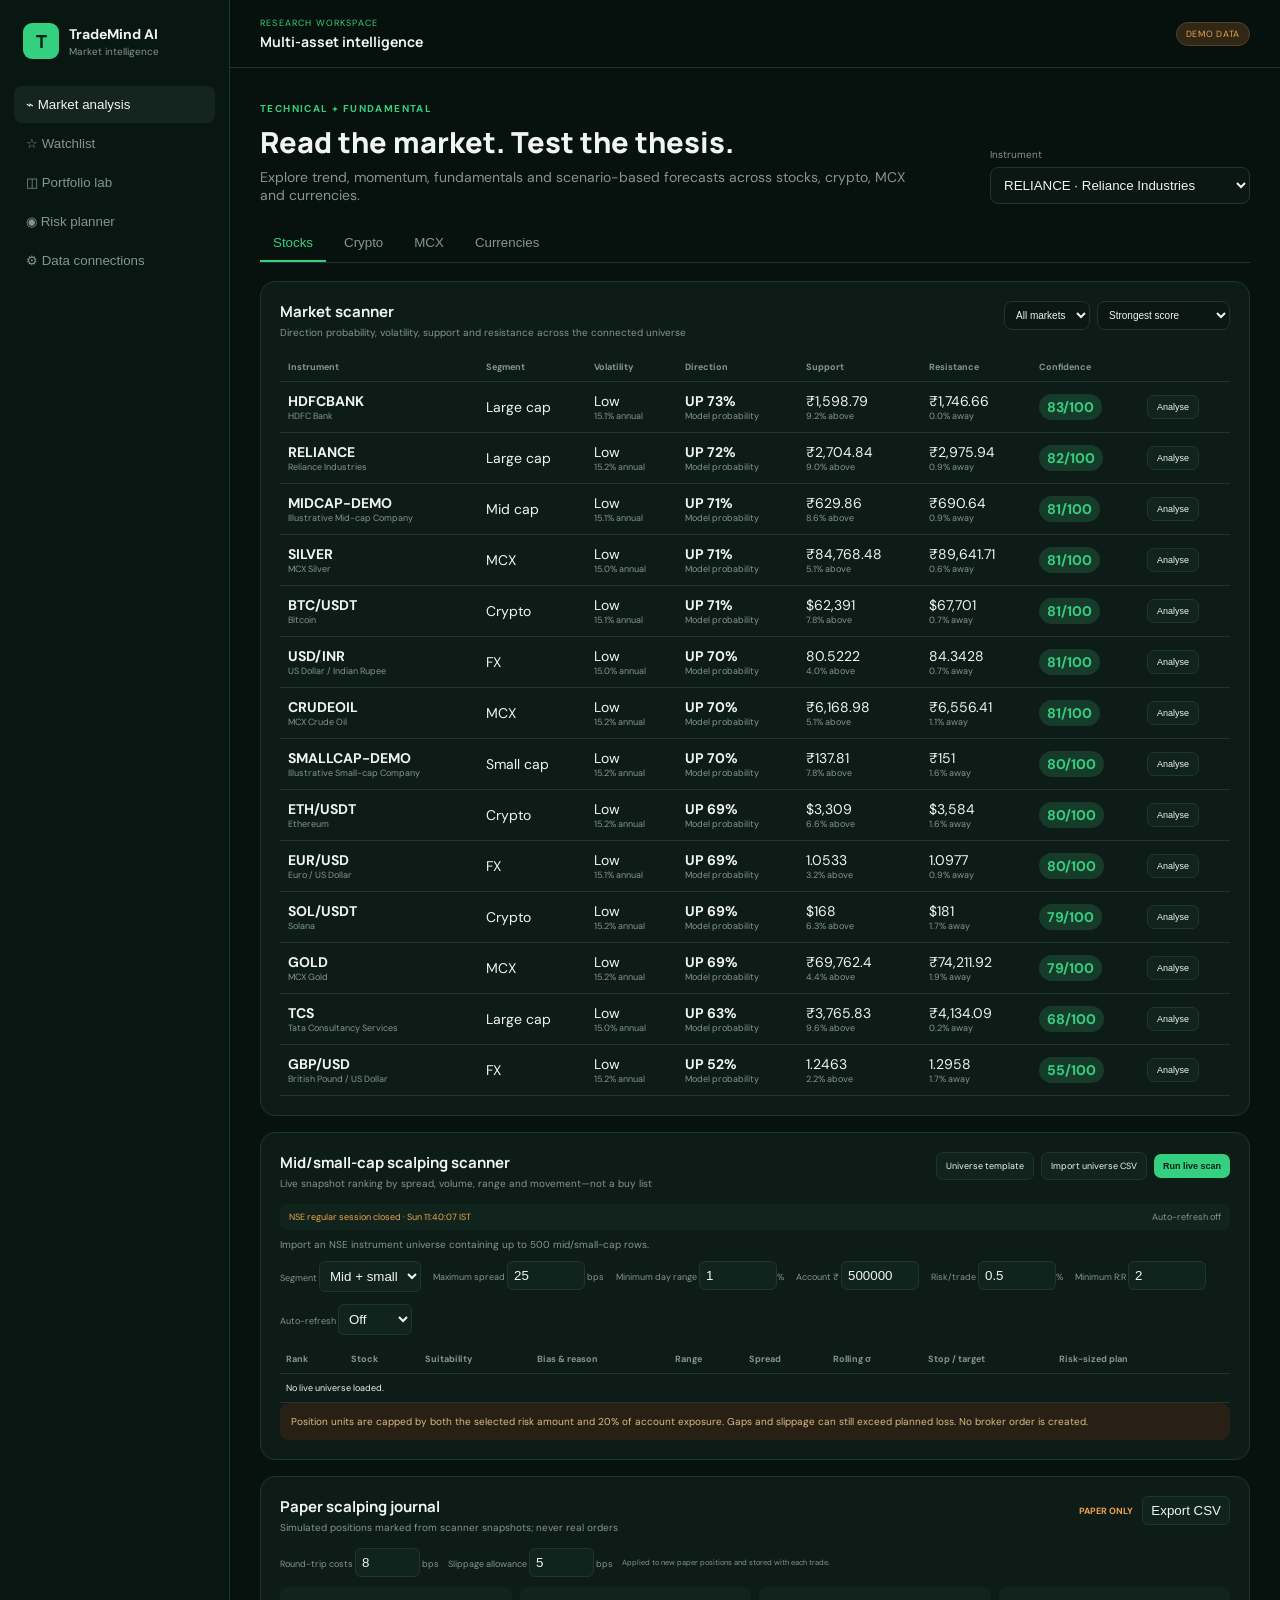
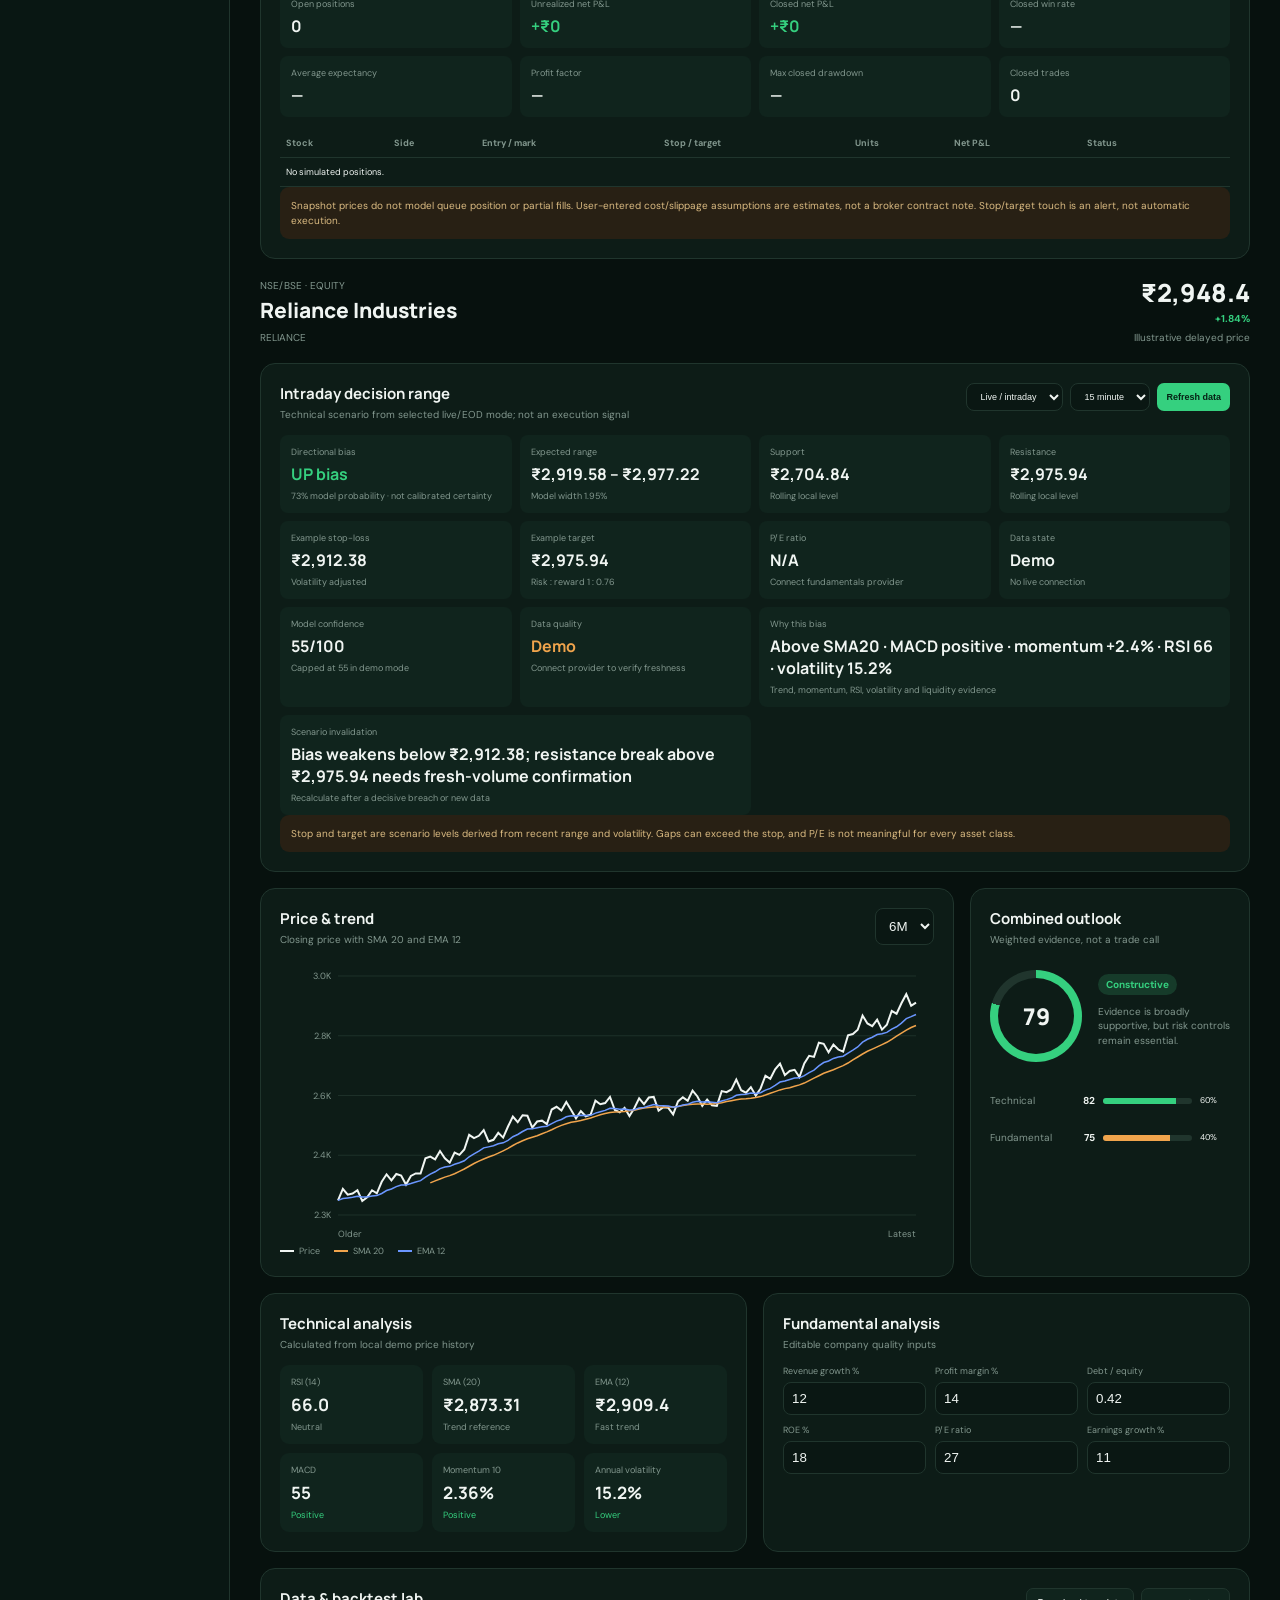
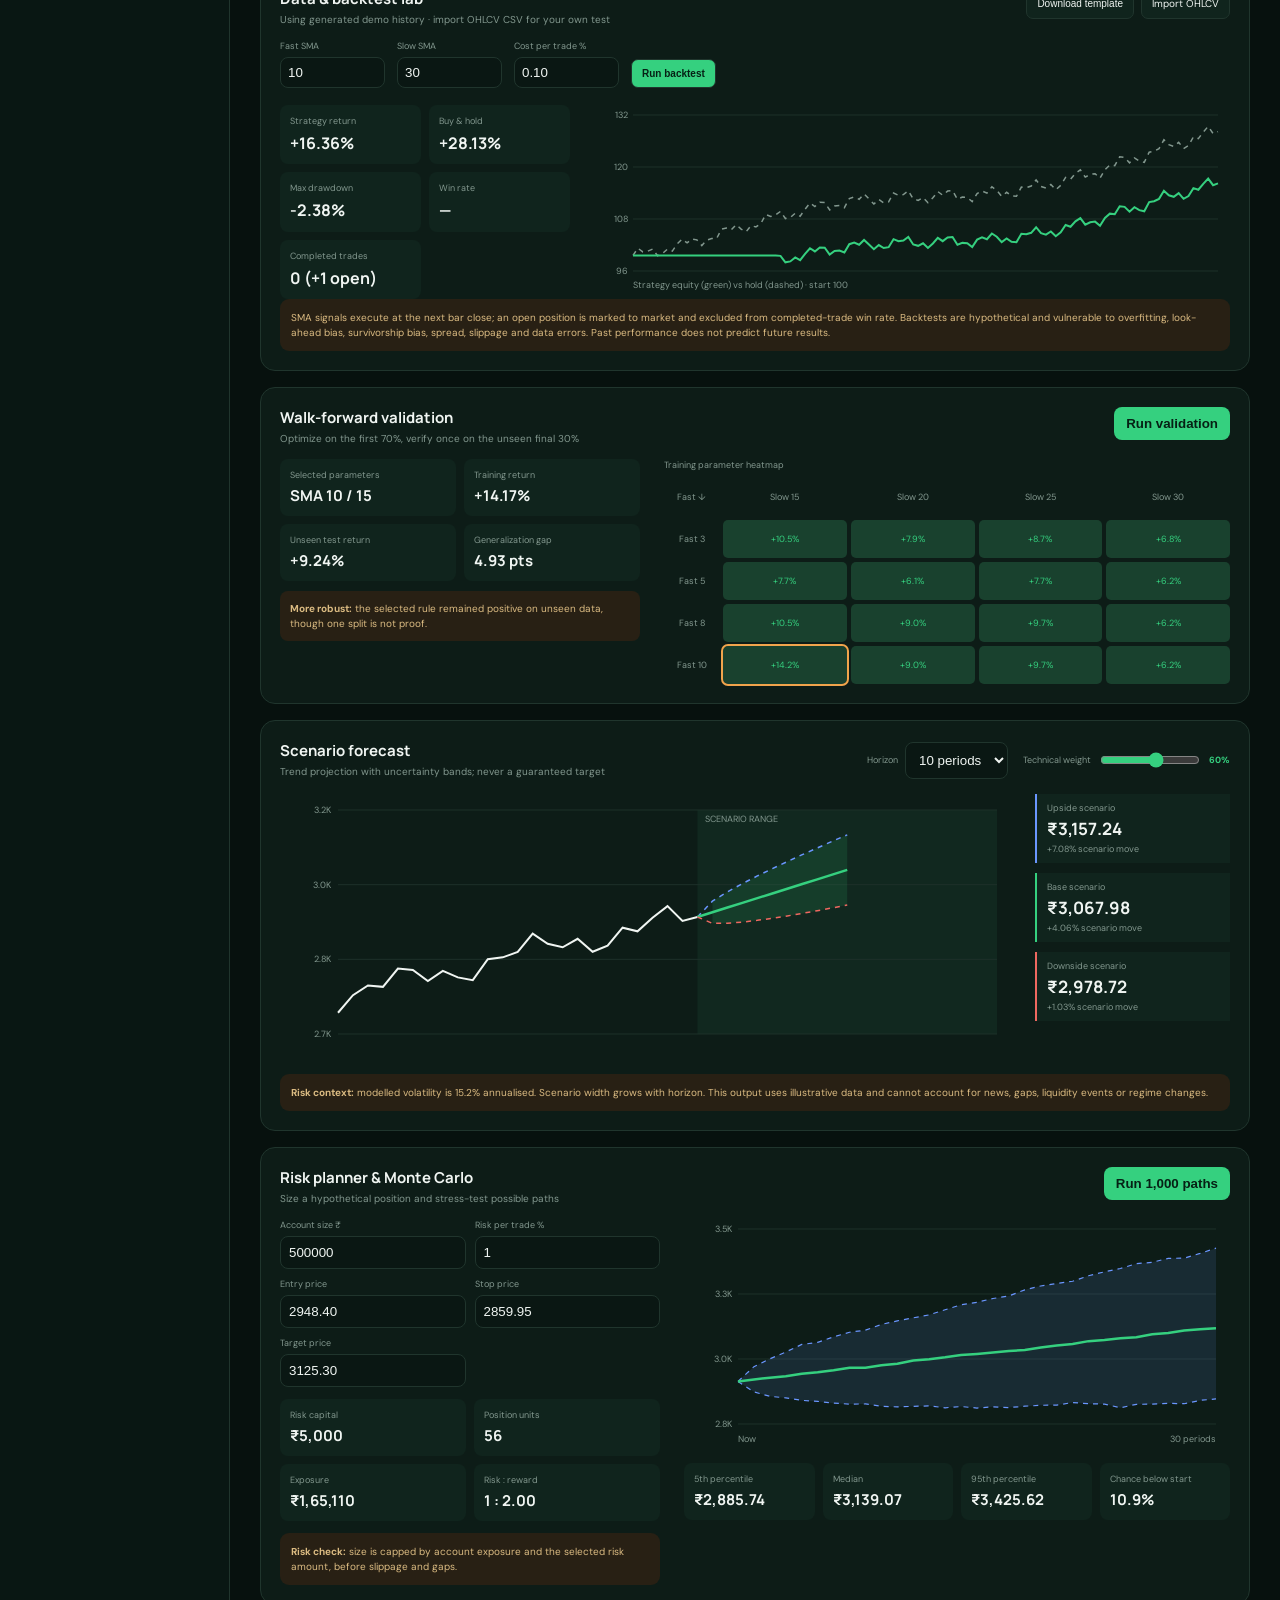
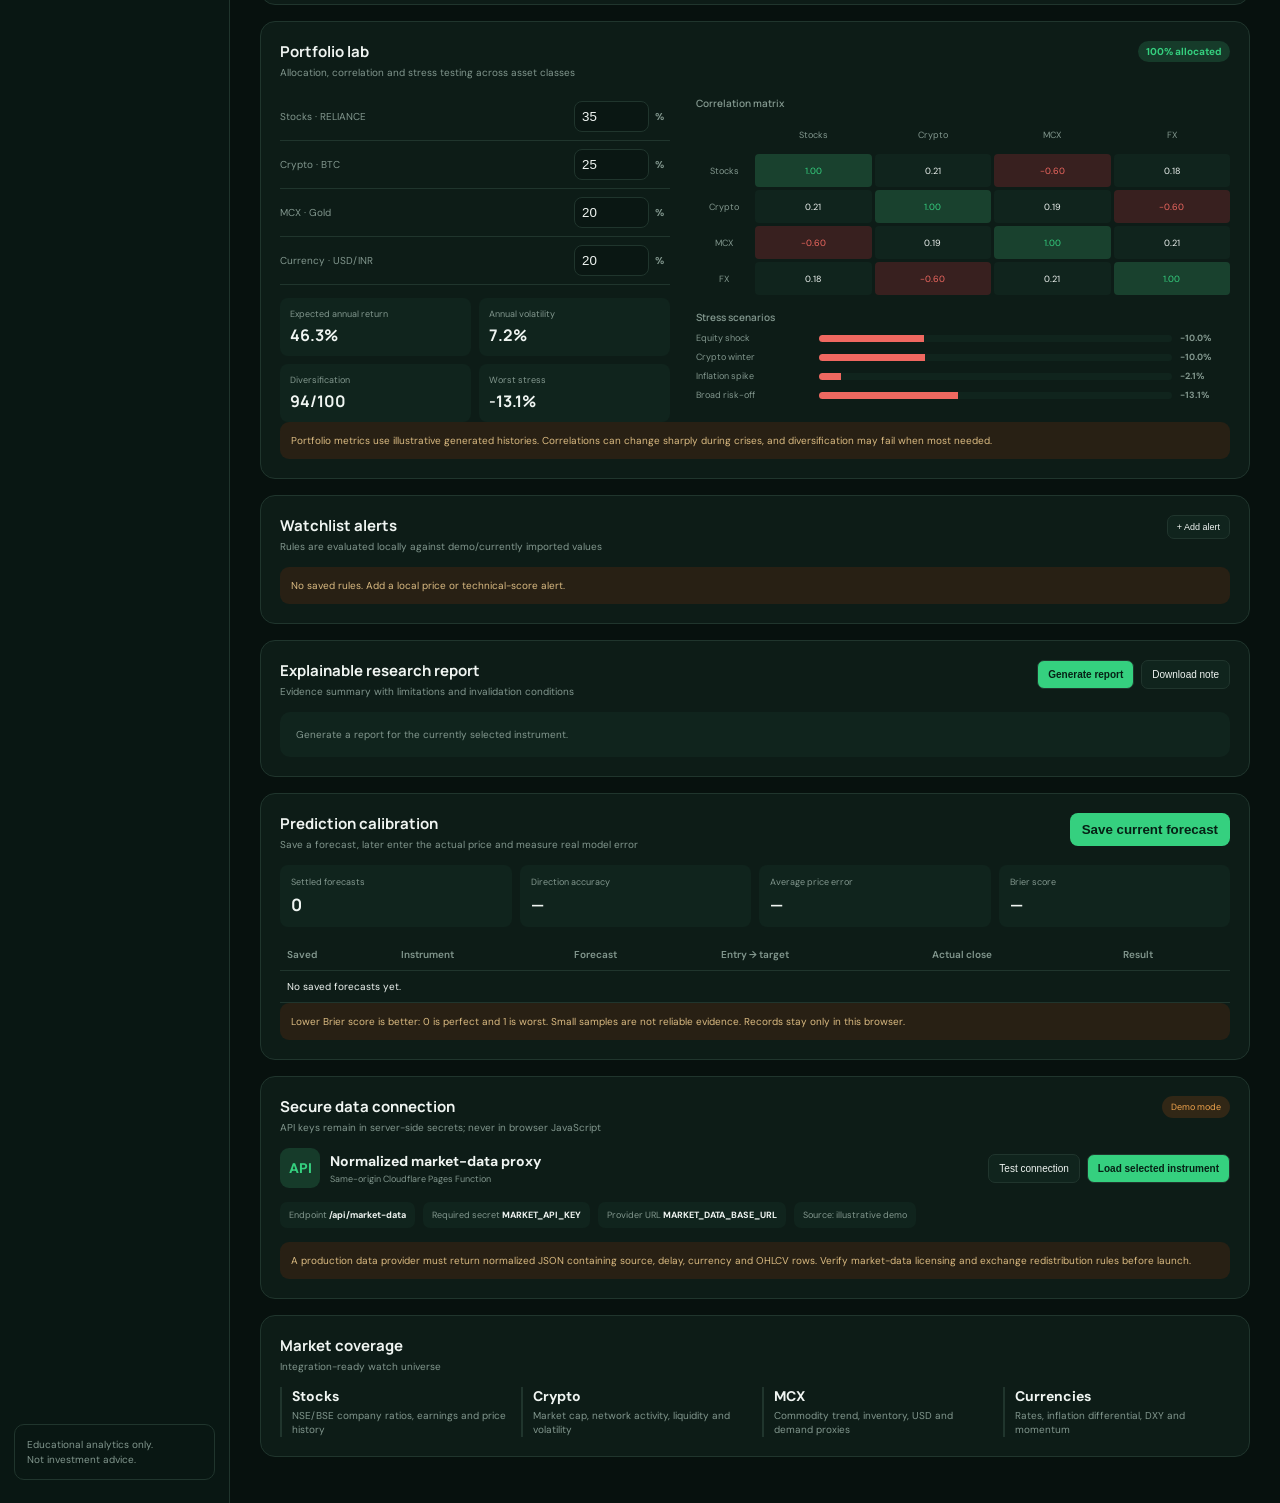
==== commit 280478b9: "Explain next-bar backtest assumptions" ====
--- a/index.html
+++ b/index.html
@@ -11,7 +11,7 @@
 <div class="top-grid"><section class="panel chart-panel"><div class="panel-head"><div><h3>Price & trend</h3><p>Closing price with SMA 20 and EMA 12</p></div><select id="timeframe"><option value="60">3M</option><option value="120" selected>6M</option><option value="240">1Y</option></select></div><div id="priceChart" class="chart" role="img" aria-label="Price trend chart"></div><div class="legend"><span><i class="price"></i>Price</span><span><i class="sma"></i>SMA 20</span><span><i class="ema"></i>EMA 12</span></div></section>
 <aside class="panel score-panel"><div class="panel-head"><div><h3>Combined outlook</h3><p>Weighted evidence, not a trade call</p></div></div><div class="score-wrap"><div class="score-ring" id="combinedRing"><strong id="combinedScore">—</strong></div><div><span class="signal" id="combinedSignal">Calculating</span><p id="signalText">Evaluating technical and fundamental conditions.</p></div></div><div class="weight-row"><span>Technical <b id="techScore">—</b></span><div><i id="techBar"></i></div><small>60%</small></div><div class="weight-row"><span>Fundamental <b id="fundScore">—</b></span><div><i id="fundBar"></i></div><small>40%</small></div></aside></div>
 <div class="analysis-grid"><section class="panel"><div class="panel-head"><div><h3>Technical analysis</h3><p>Calculated from local demo price history</p></div></div><div class="indicator-grid" id="indicators"></div></section><section class="panel"><div class="panel-head"><div><h3>Fundamental analysis</h3><p id="fundamentalSubtitle">Editable company inputs</p></div></div><div class="fund-grid" id="fundamentalInputs"></div></section></div>
-<section class="panel data-lab"><div class="panel-head"><div><h3>Data & backtest lab</h3><p id="dataStatus">Using generated demo history · import OHLCV CSV for your own test</p></div><div class="data-actions"><button id="templateButton">Download template</button><label for="ohlcvFile">Import OHLCV</label><input id="ohlcvFile" type="file" accept=".csv,text/csv" hidden></div></div><div class="backtest-controls"><label>Fast SMA <input id="fastPeriod" type="number" min="2" max="100" value="10"></label><label>Slow SMA <input id="slowPeriod" type="number" min="3" max="200" value="30"></label><label>Cost per trade % <input id="tradeCost" type="number" min="0" max="5" step="0.05" value="0.10"></label><button id="runBacktest">Run backtest</button></div><div class="backtest-grid"><div class="backtest-stats"><div><span>Strategy return</span><strong id="strategyReturn">—</strong></div><div><span>Buy & hold</span><strong id="holdReturn">—</strong></div><div><span>Max drawdown</span><strong id="maxDrawdown">—</strong></div><div><span>Win rate</span><strong id="winRate">—</strong></div><div><span>Completed trades</span><strong id="tradeCount">—</strong></div></div><div id="equityChart" class="equity-chart" role="img" aria-label="Backtest equity curve"></div></div><div class="risk-note">Backtests are hypothetical and vulnerable to overfitting, look-ahead bias, survivorship bias, spread, slippage and data errors. Past performance does not predict future results.</div></section>
+<section class="panel data-lab"><div class="panel-head"><div><h3>Data & backtest lab</h3><p id="dataStatus">Using generated demo history · import OHLCV CSV for your own test</p></div><div class="data-actions"><button id="templateButton">Download template</button><label for="ohlcvFile">Import OHLCV</label><input id="ohlcvFile" type="file" accept=".csv,text/csv" hidden></div></div><div class="backtest-controls"><label>Fast SMA <input id="fastPeriod" type="number" min="2" max="100" value="10"></label><label>Slow SMA <input id="slowPeriod" type="number" min="3" max="200" value="30"></label><label>Cost per trade % <input id="tradeCost" type="number" min="0" max="5" step="0.05" value="0.10"></label><button id="runBacktest">Run backtest</button></div><div class="backtest-grid"><div class="backtest-stats"><div><span>Strategy return</span><strong id="strategyReturn">—</strong></div><div><span>Buy & hold</span><strong id="holdReturn">—</strong></div><div><span>Max drawdown</span><strong id="maxDrawdown">—</strong></div><div><span>Win rate</span><strong id="winRate">—</strong></div><div><span>Completed trades</span><strong id="tradeCount">—</strong></div></div><div id="equityChart" class="equity-chart" role="img" aria-label="Backtest equity curve"></div></div><div class="risk-note">SMA signals execute at the next bar close; an open position is marked to market and excluded from completed-trade win rate. Backtests are hypothetical and vulnerable to overfitting, look-ahead bias, survivorship bias, spread, slippage and data errors. Past performance does not predict future results.</div></section>
 <section class="panel validation-lab"><div class="panel-head"><div><h3>Walk-forward validation</h3><p>Optimize on the first 70%, verify once on the unseen final 30%</p></div><button id="validateButton">Run validation</button></div><div class="validation-layout"><div><div class="validation-stats"><div><span>Selected parameters</span><strong id="selectedParams">—</strong></div><div><span>Training return</span><strong id="trainingReturn">—</strong></div><div><span>Unseen test return</span><strong id="testReturn">—</strong></div><div><span>Generalization gap</span><strong id="generalizationGap">—</strong></div></div><div class="validation-verdict" id="validationVerdict">Run the validation to measure robustness.</div></div><div><div class="heatmap-label">Training parameter heatmap</div><div id="parameterHeatmap" class="parameter-heatmap"></div></div></div></section>
 <section class="panel forecast-panel"><div class="panel-head"><div><h3>Scenario forecast</h3><p>Trend projection with uncertainty bands; never a guaranteed target</p></div><div class="forecast-controls"><label>Horizon <select id="horizon"><option value="5">5 periods</option><option value="10" selected>10 periods</option><option value="20">20 periods</option></select></label><label>Technical weight <input id="techWeight" type="range" min="30" max="80" value="60"><b id="weightValue">60%</b></label></div></div><div class="forecast-grid"><div id="forecastChart" class="chart" role="img" aria-label="Price scenario forecast chart"></div><aside><div class="scenario bull"><span>Upside scenario</span><strong id="bullTarget">—</strong><small id="bullMove">—</small></div><div class="scenario base"><span>Base scenario</span><strong id="baseTarget">—</strong><small id="baseMove">—</small></div><div class="scenario bear"><span>Downside scenario</span><strong id="bearTarget">—</strong><small id="bearMove">—</small></div></aside></div><div class="risk-note" id="riskNote"></div></section>
 <section class="panel risk-planner"><div class="panel-head"><div><h3>Risk planner & Monte Carlo</h3><p>Size a hypothetical position and stress-test possible paths</p></div><button id="simulateButton">Run 1,000 paths</button></div><div class="risk-layout"><div><div class="risk-inputs"><label>Account size ₹<input id="accountSize" type="number" min="1000" value="500000"></label><label>Risk per trade %<input id="riskPercent" type="number" min="0.1" max="10" step="0.1" value="1"></label><label>Entry price<input id="entryPrice" type="number" min="0" step="0.01"></label><label>Stop price<input id="stopPrice" type="number" min="0" step="0.01"></label><label>Target price<input id="targetPrice" type="number" min="0" step="0.01"></label></div><div class="risk-results"><div><span>Risk capital</span><strong id="riskCapital">—</strong></div><div><span>Position units</span><strong id="positionUnits">—</strong></div><div><span>Exposure</span><strong id="positionExposure">—</strong></div><div><span>Risk : reward</span><strong id="riskReward">—</strong></div></div><div class="risk-note" id="sizeWarning"></div></div><div><div id="monteChart" class="monte-chart" role="img" aria-label="Monte Carlo percentile paths"></div><div class="monte-stats"><div><span>5th percentile</span><strong id="p05">—</strong></div><div><span>Median</span><strong id="p50">—</strong></div><div><span>95th percentile</span><strong id="p95">—</strong></div><div><span>Chance below start</span><strong id="lossProbability">—</strong></div></div></div></div></section>
@@ -21,4 +21,4 @@
 <section class="panel calibration-panel"><div class="panel-head"><div><h3>Prediction calibration</h3><p>Save a forecast, later enter the actual price and measure real model error</p></div><button id="saveForecast" class="calibration-save">Save current forecast</button></div><div class="calibration-metrics"><div><span>Settled forecasts</span><strong id="settledForecasts">0</strong></div><div><span>Direction accuracy</span><strong id="directionAccuracy">—</strong></div><div><span>Average price error</span><strong id="averageForecastError">—</strong></div><div><span>Brier score</span><strong id="brierScore">—</strong></div></div><div class="calibration-table-wrap"><table class="calibration-table"><thead><tr><th>Saved</th><th>Instrument</th><th>Forecast</th><th>Entry → target</th><th>Actual close</th><th>Result</th></tr></thead><tbody id="calibrationRows"><tr><td colspan="6">No saved forecasts yet.</td></tr></tbody></table></div><div class="risk-note">Lower Brier score is better: 0 is perfect and 1 is worst. Small samples are not reliable evidence. Records stay only in this browser.</div></section>
 <section class="panel connection-panel"><div class="panel-head"><div><h3>Secure data connection</h3><p>API keys remain in server-side secrets; never in browser JavaScript</p></div><span id="connectionStatus" class="connection-status">Demo mode</span></div><div class="connection-layout"><div class="connection-source"><div class="source-logo">API</div><div><b>Normalized market-data proxy</b><span>Same-origin Cloudflare Pages Function</span></div></div><div class="connection-actions"><button id="testConnection">Test connection</button><button id="loadLiveData">Load selected instrument</button></div></div><div class="connection-meta"><span>Endpoint <b>/api/market-data</b></span><span>Required secret <b>MARKET_API_KEY</b></span><span>Provider URL <b>MARKET_DATA_BASE_URL</b></span><span id="sourceMetadata">Source: illustrative demo</span></div><div class="risk-note">A production data provider must return normalized JSON containing source, delay, currency and OHLCV rows. Verify market-data licensing and exchange redistribution rules before launch.</div></section>
 <section class="panel"><div class="panel-head"><div><h3>Market coverage</h3><p>Integration-ready watch universe</p></div></div><div class="coverage"><div><b>Stocks</b><span>NSE/BSE company ratios, earnings and price history</span></div><div><b>Crypto</b><span>Market cap, network activity, liquidity and volatility</span></div><div><b>MCX</b><span>Commodity trend, inventory, USD and demand proxies</span></div><div><b>Currencies</b><span>Rates, inflation differential, DXY and momentum</span></div></div></section>
-</div></main></div><div class="toast" id="toast"></div><script src="app.js"></script></body></html>
+</div></main></div><div class="toast" id="toast"></div><script src="backtest-engine.js"></script><script src="app.js"></script></body></html>
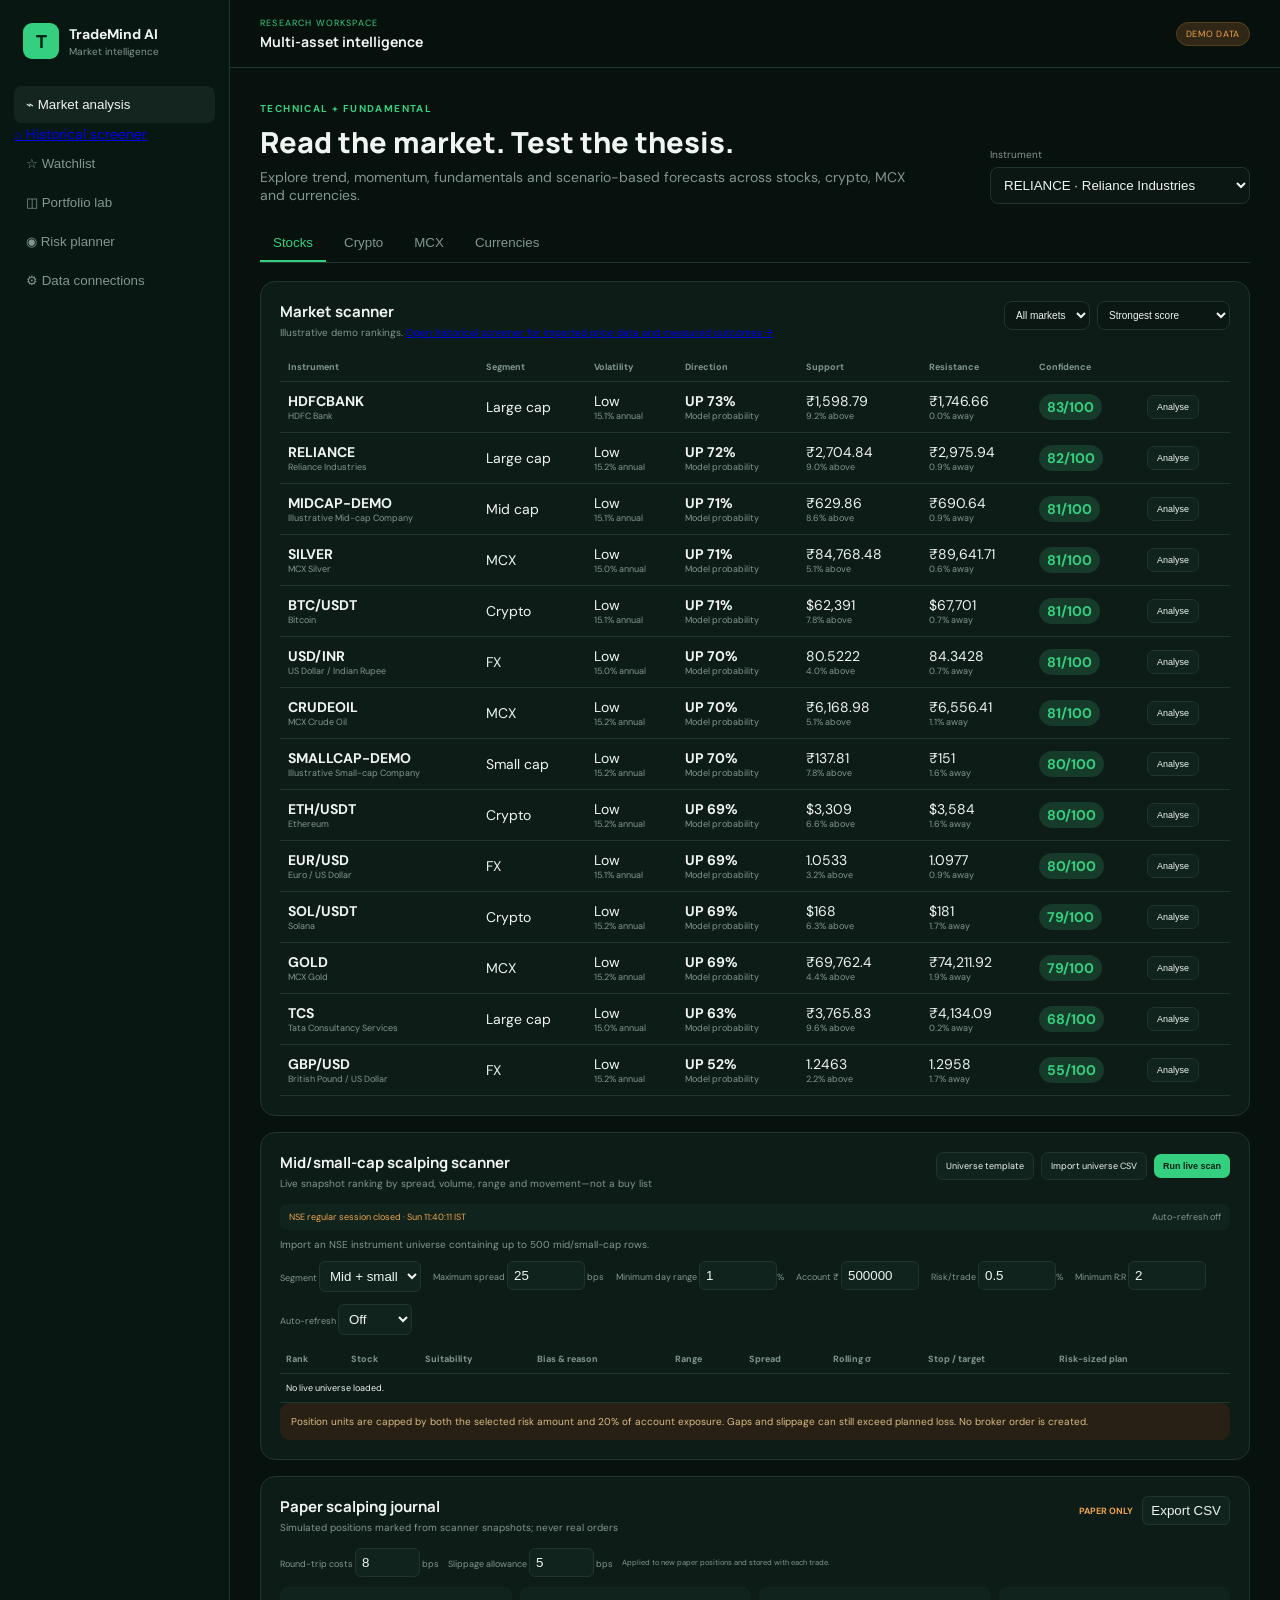
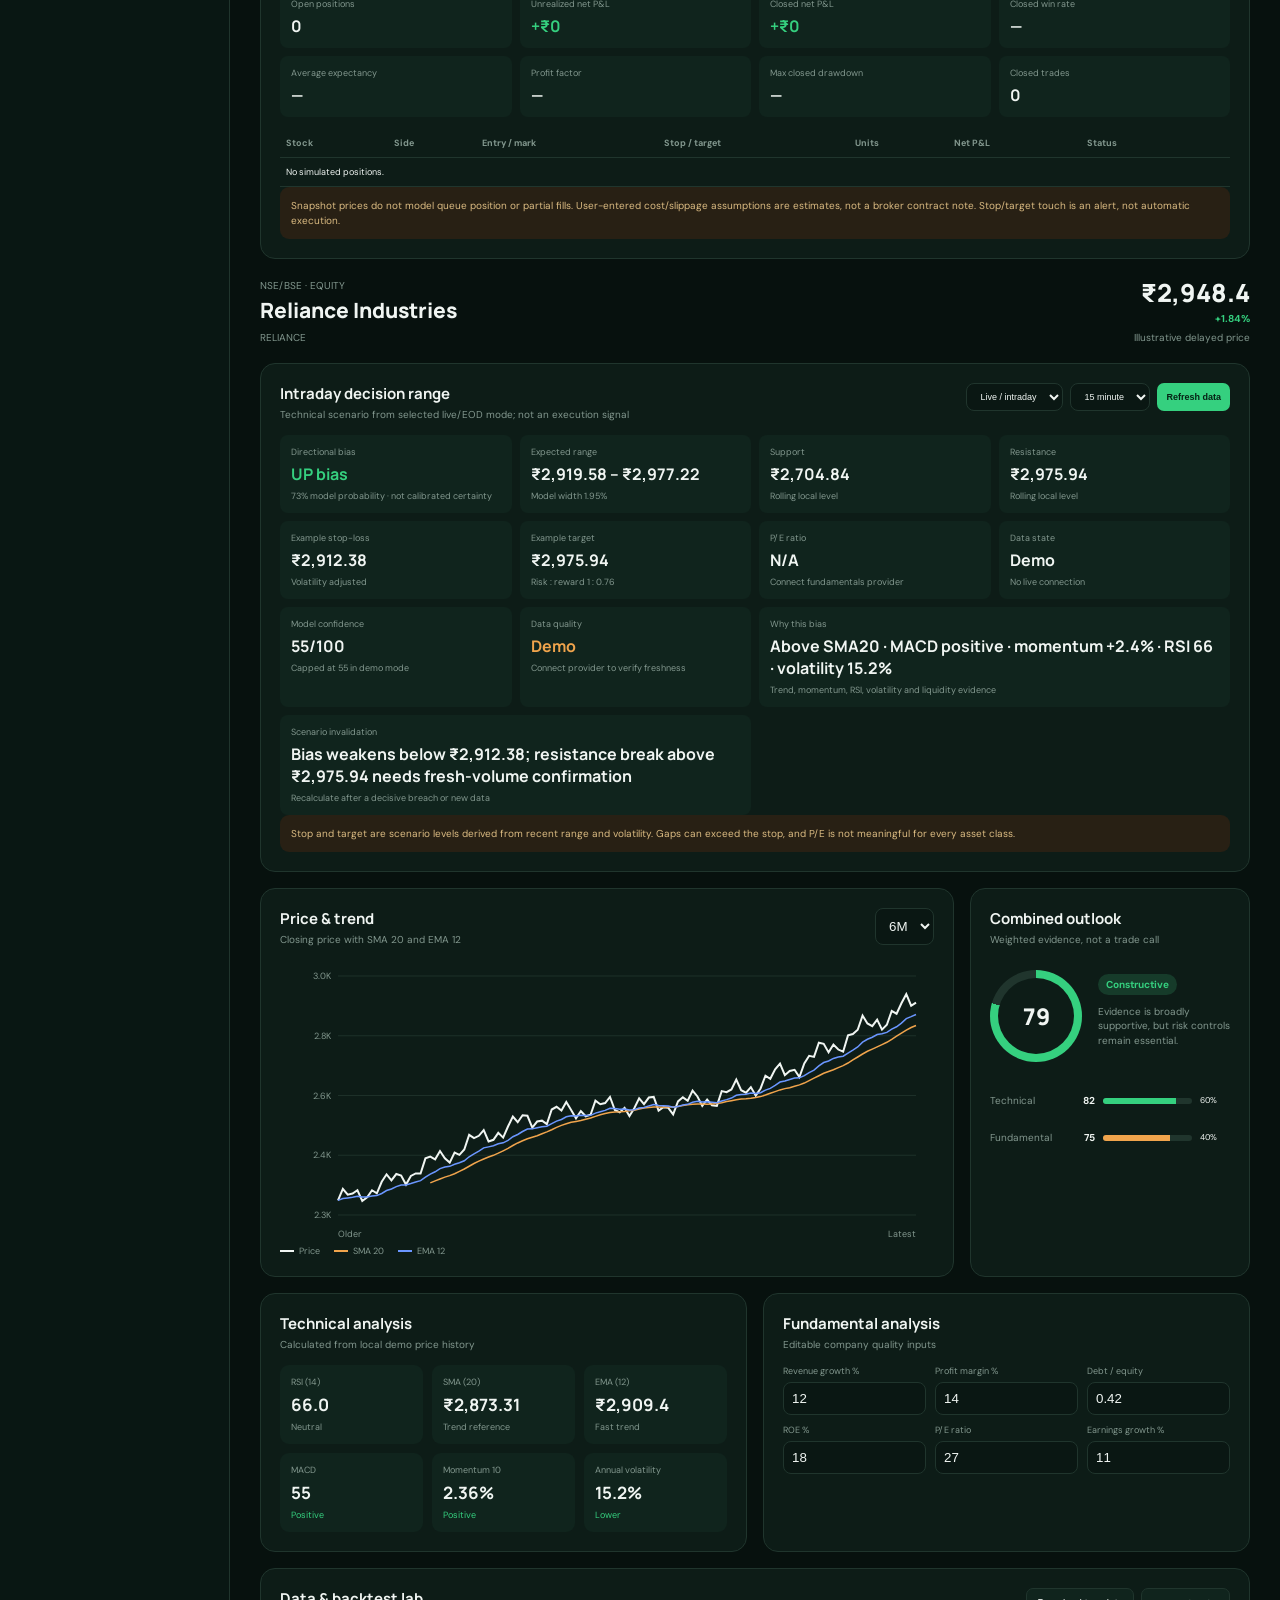
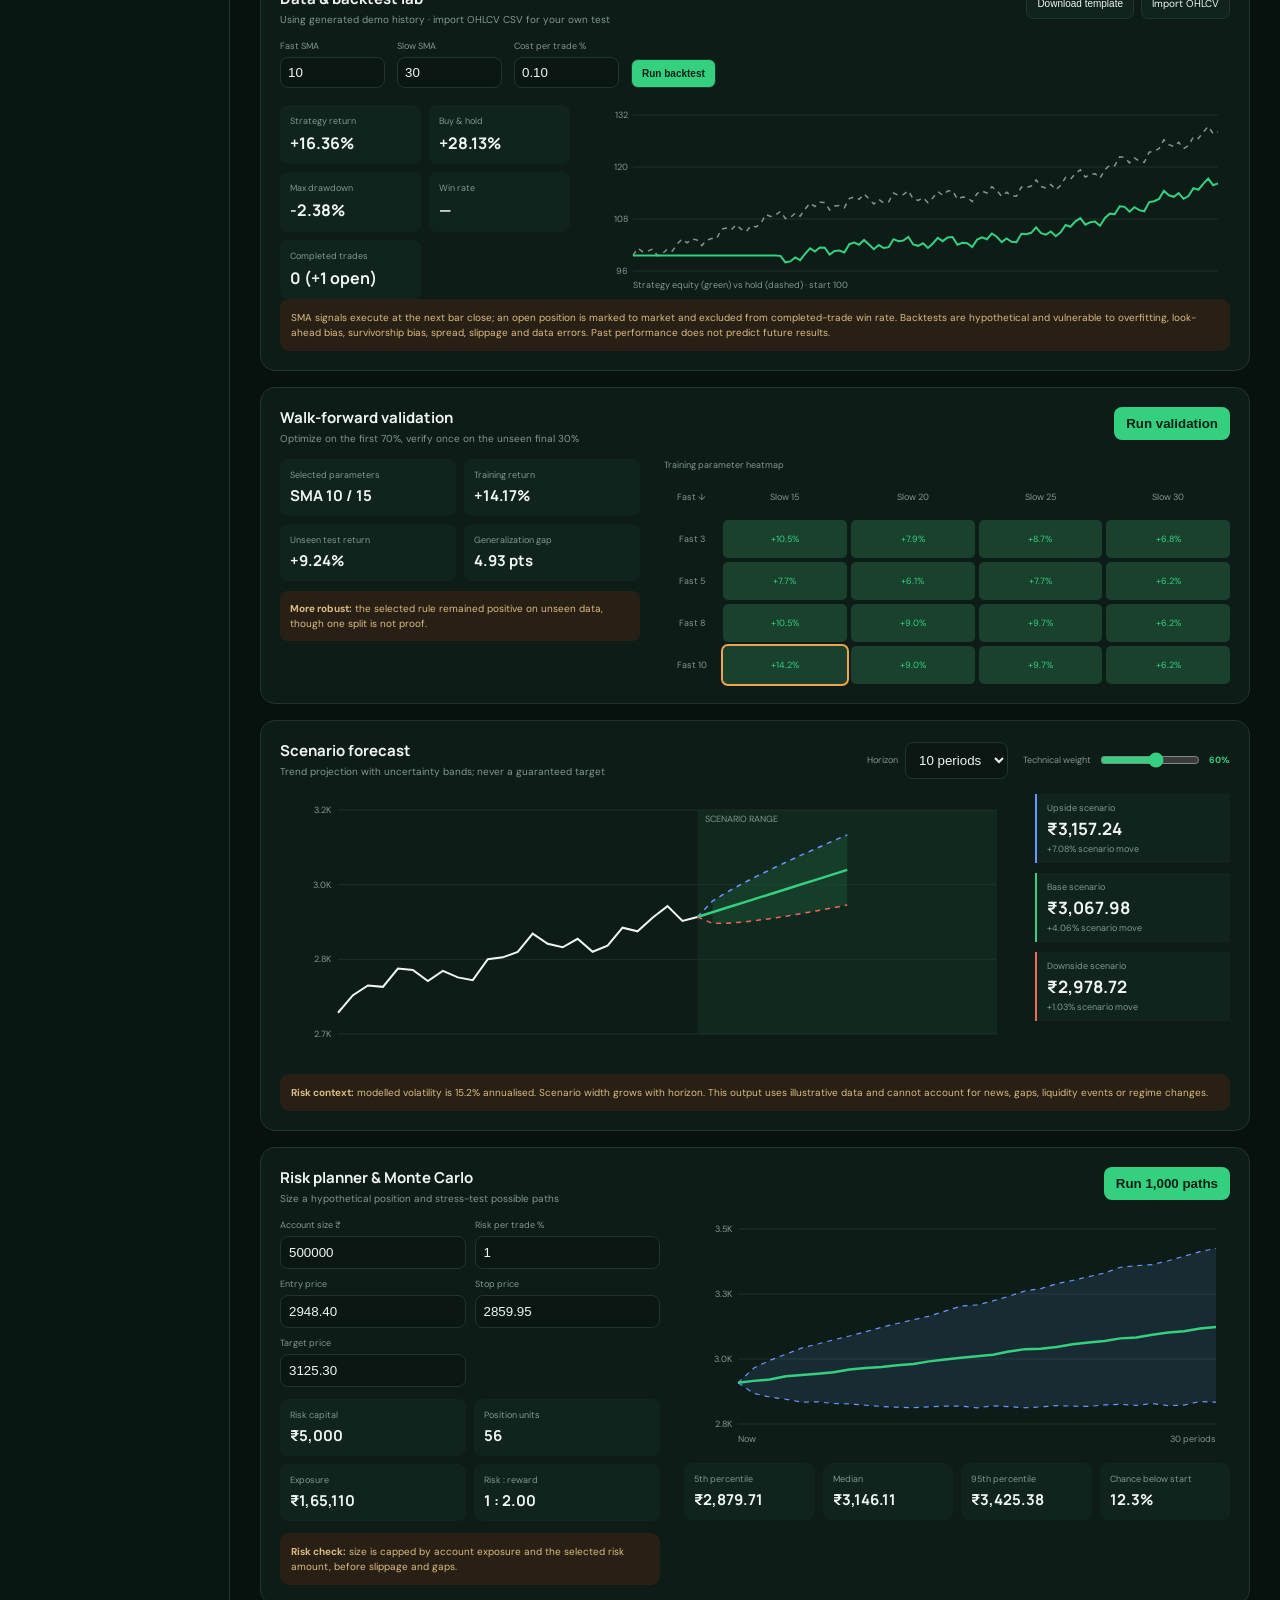
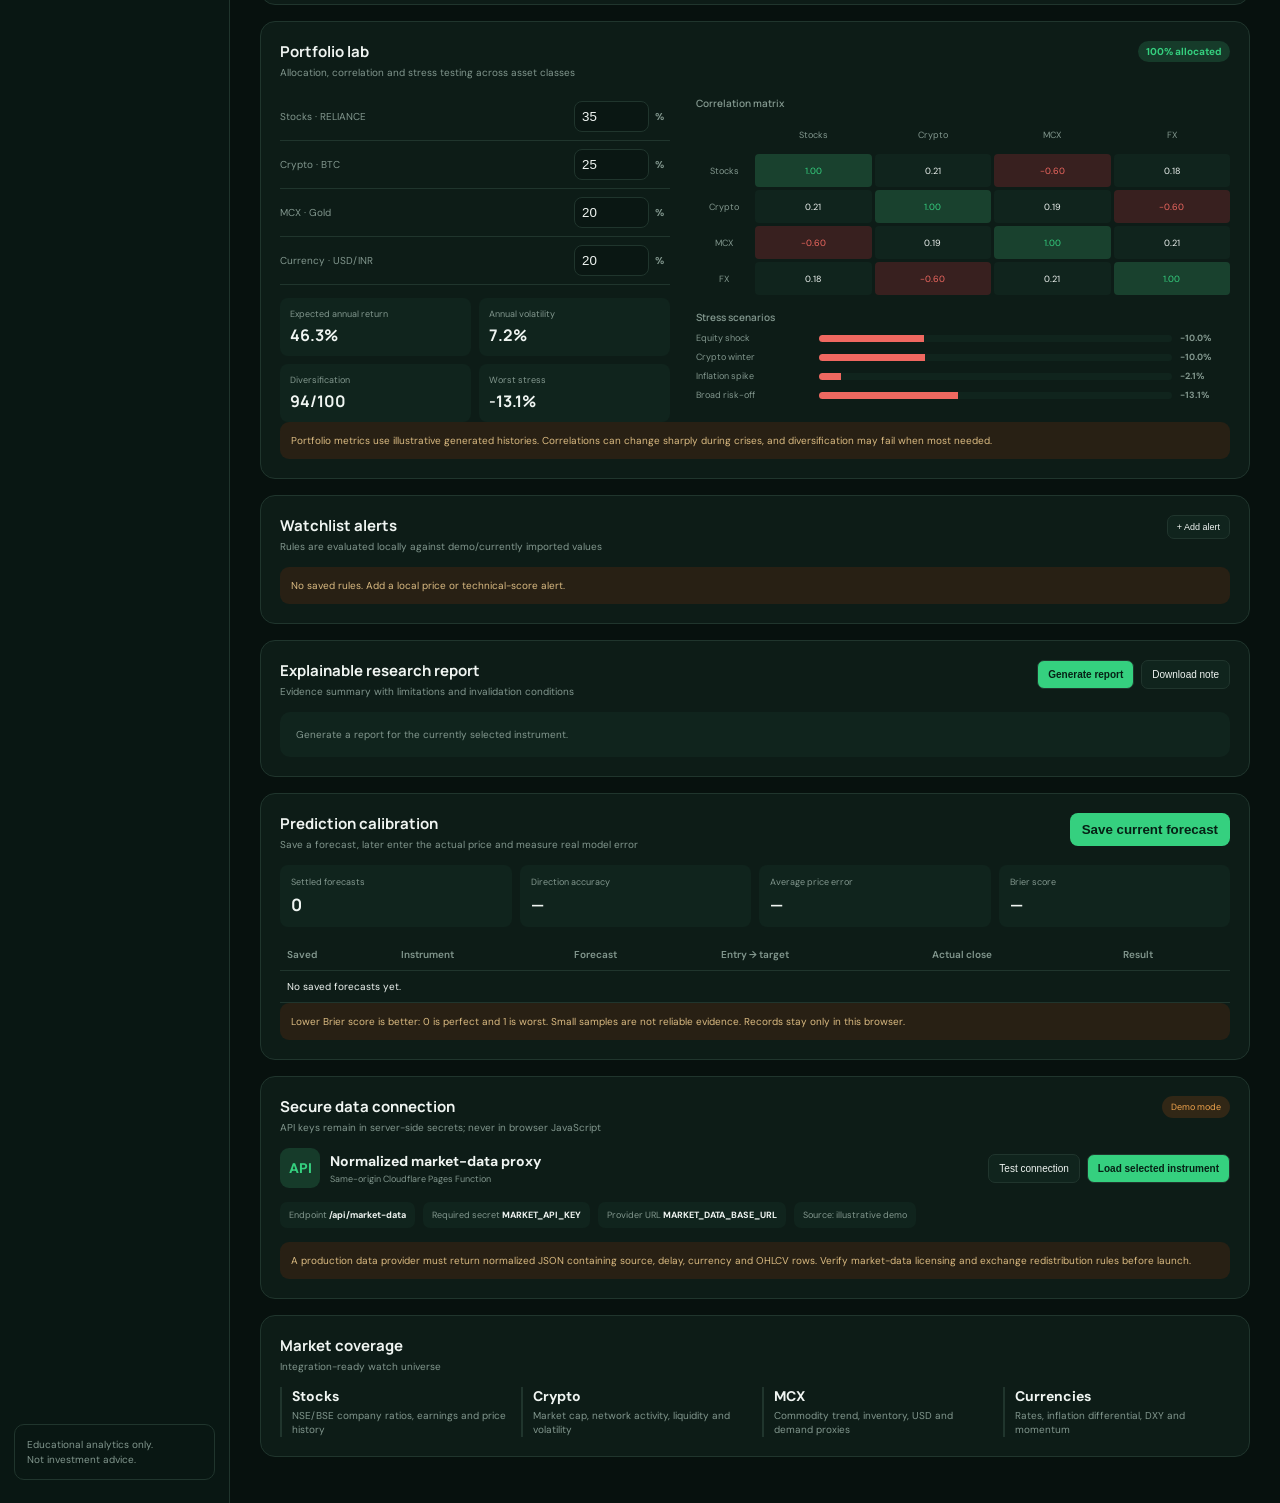
==== commit f74619d8: "Link historical screener from dashboard" ====
--- a/index.html
+++ b/index.html
@@ -1,9 +1,9 @@
 <!doctype html><html lang="en"><head><meta charset="UTF-8"><meta name="viewport" content="width=device-width,initial-scale=1"><meta name="description" content="TradeMind AI educational multi-asset analysis workspace"><meta name="theme-color" content="#07110e"><title>TradeMind AI</title><link rel="preconnect" href="https://fonts.googleapis.com"><link rel="preconnect" href="https://fonts.gstatic.com" crossorigin><link href="https://fonts.googleapis.com/css2?family=DM+Sans:wght@400;500;600;700&family=Manrope:wght@600;700;800&display=swap" rel="stylesheet"><link rel="stylesheet" href="styles.css"><link rel="stylesheet" href="backtest.css"><link rel="stylesheet" href="risk.css"><link rel="stylesheet" href="portfolio.css"><link rel="stylesheet" href="scanner.css"><link rel="stylesheet" href="validation.css"><link rel="stylesheet" href="report.css"><link rel="stylesheet" href="connections.css"><link rel="stylesheet" href="intraday.css"><link rel="stylesheet" href="calibration.css"><link rel="stylesheet" href="scalping.css"><link rel="stylesheet" href="paper.css"></head><body>
-<div class="shell"><aside><a class="brand" href="#"><span>T</span><div><b>TradeMind AI</b><small>Market intelligence</small></div></a><nav><button class="active">⌁ Market analysis</button><button>☆ Watchlist</button><button>◫ Portfolio lab</button><button>◉ Risk planner</button><button>⚙ Data connections</button></nav><div class="disclaimer">Educational analytics only.<br>Not investment advice.</div></aside>
+<div class="shell"><aside><a class="brand" href="#"><span>T</span><div><b>TradeMind AI</b><small>Market intelligence</small></div></a><nav><button class="active">⌁ Market analysis</button><a class="screener-nav" href="historical-screener.html">⌕ Historical screener</a><button>☆ Watchlist</button><button>◫ Portfolio lab</button><button>◉ Risk planner</button><button>⚙ Data connections</button></nav><div class="disclaimer">Educational analytics only.<br>Not investment advice.</div></aside>
 <main><header><button class="mobile" id="menu">☰</button><div><small>RESEARCH WORKSPACE</small><strong>Multi-asset intelligence</strong></div><span class="demo-tag">DEMO DATA</span></header><div class="page">
 <section class="hero"><div><span class="eyebrow">TECHNICAL + FUNDAMENTAL</span><h1>Read the market. Test the thesis.</h1><p>Explore trend, momentum, fundamentals and scenario-based forecasts across stocks, crypto, MCX and currencies.</p></div><div class="asset-search"><label for="assetSelect">Instrument</label><select id="assetSelect"></select></div></section>
 <div class="market-tabs" id="marketTabs"><button data-type="stocks" class="active">Stocks</button><button data-type="crypto">Crypto</button><button data-type="mcx">MCX</button><button data-type="forex">Currencies</button></div>
-<section class="panel scanner-panel"><div class="panel-head"><div><h3>Market scanner</h3><p>Direction probability, volatility, support and resistance across the connected universe</p></div><div class="scanner-tools"><select id="scannerFilter"><option value="all">All markets</option><option value="stocks">All stocks</option><option value="mid">Mid cap</option><option value="small">Small cap</option><option value="crypto">Crypto</option><option value="mcx">MCX</option><option value="forex">Currencies</option></select><select id="scannerSort"><option value="score">Strongest score</option><option value="direction">Highest up probability</option><option value="momentum">Highest momentum</option><option value="volatility">Lowest volatility</option></select></div></div><div class="scanner-table-wrap"><table class="scanner-table"><thead><tr><th>Instrument</th><th>Segment</th><th>Volatility</th><th>Direction</th><th>Support</th><th>Resistance</th><th>Confidence</th><th></th></tr></thead><tbody id="scannerBody"></tbody></table></div></section>
+<section class="panel scanner-panel"><div class="panel-head"><div><h3>Market scanner</h3><p>Illustrative demo rankings. <a href="historical-screener.html">Open historical screener for imported price data and measured outcomes →</a></p></div><div class="scanner-tools"><select id="scannerFilter"><option value="all">All markets</option><option value="stocks">All stocks</option><option value="mid">Mid cap</option><option value="small">Small cap</option><option value="crypto">Crypto</option><option value="mcx">MCX</option><option value="forex">Currencies</option></select><select id="scannerSort"><option value="score">Strongest score</option><option value="direction">Highest up probability</option><option value="momentum">Highest momentum</option><option value="volatility">Lowest volatility</option></select></div></div><div class="scanner-table-wrap"><table class="scanner-table"><thead><tr><th>Instrument</th><th>Segment</th><th>Volatility</th><th>Direction</th><th>Support</th><th>Resistance</th><th>Confidence</th><th></th></tr></thead><tbody id="scannerBody"></tbody></table></div></section>
 <section class="panel scalp-panel"><div class="panel-head"><div><h3>Mid/small-cap scalping scanner</h3><p>Live snapshot ranking by spread, volume, range and movement—not a buy list</p></div><div class="scalp-actions"><a href="universe-template.csv" download>Universe template</a><label for="universeFile">Import universe CSV</label><input id="universeFile" type="file" accept=".csv,text/csv" hidden><button id="runScalpScan">Run live scan</button></div></div><div class="scalp-livebar"><span id="marketHoursStatus">Checking NSE session…</span><span id="scalpClock">Auto-refresh off</span></div><div class="scalp-status" id="scalpStatus">Import an NSE instrument universe containing up to 500 mid/small-cap rows.</div><div class="scalp-filters"><label>Segment <select id="scalpCap"><option value="all">Mid + small</option><option value="mid">Mid cap</option><option value="small">Small cap</option></select></label><label>Maximum spread <input id="maxSpread" type="number" min="1" max="200" value="25"> bps</label><label>Minimum day range <input id="minDayRange" type="number" min="0" max="20" step="0.1" value="1">%</label><label>Account ₹ <input id="scalpAccount" type="number" min="1000" value="500000"></label><label>Risk/trade <input id="scalpRiskPct" type="number" min="0.1" max="2" step="0.1" value="0.5">%</label><label>Minimum R:R <input id="scalpMinRR" type="number" min="1" max="5" step="0.1" value="2"></label><label>Auto-refresh <select id="scalpRefresh"><option value="0">Off</option><option value="30">30 sec</option><option value="60">60 sec</option><option value="120">2 min</option></select></label></div><div class="scalp-table-wrap"><table class="scalp-table"><thead><tr><th>Rank</th><th>Stock</th><th>Suitability</th><th>Bias & reason</th><th>Range</th><th>Spread</th><th>Rolling σ</th><th>Stop / target</th><th>Risk-sized plan</th><th></th></tr></thead><tbody id="scalpRows"><tr><td colspan="10">No live universe loaded.</td></tr></tbody></table></div><div class="risk-note">Position units are capped by both the selected risk amount and 20% of account exposure. Gaps and slippage can still exceed planned loss. No broker order is created.</div></section>
 <section class="panel paper-panel"><div class="panel-head"><div><h3>Paper scalping journal</h3><p>Simulated positions marked from scanner snapshots; never real orders</p></div><div class="paper-actions"><span class="paper-badge">PAPER ONLY</span><button id="exportPaperTrades">Export CSV</button></div></div><div class="paper-assumptions"><label>Round-trip costs <input id="paperCostBps" type="number" min="0" max="500" step="1" value="8"> bps</label><label>Slippage allowance <input id="paperSlippageBps" type="number" min="0" max="500" step="1" value="5"> bps</label><small>Applied to new paper positions and stored with each trade.</small></div><div class="paper-metrics"><div><span>Open positions</span><strong id="paperOpenCount">0</strong></div><div><span>Unrealized net P&L</span><strong id="paperUnrealized">₹0</strong></div><div><span>Closed net P&L</span><strong id="paperClosedPnl">₹0</strong></div><div><span>Closed win rate</span><strong id="paperWinRate">—</strong></div><div><span>Average expectancy</span><strong id="paperExpectancy">—</strong></div><div><span>Profit factor</span><strong id="paperProfitFactor">—</strong></div><div><span>Max closed drawdown</span><strong id="paperDrawdown">—</strong></div><div><span>Closed trades</span><strong id="paperClosedCount">0</strong></div></div><div class="paper-table-wrap"><table class="paper-table"><thead><tr><th>Stock</th><th>Side</th><th>Entry / mark</th><th>Stop / target</th><th>Units</th><th>Net P&L</th><th>Status</th><th></th></tr></thead><tbody id="paperRows"><tr><td colspan="8">No simulated positions.</td></tr></tbody></table></div><div class="risk-note">Snapshot prices do not model queue position or partial fills. User-entered cost/slippage assumptions are estimates, not a broker contract note. Stop/target touch is an alert, not automatic execution.</div></section>
 <section class="quote-row"><div><small id="assetType">NSE · EQUITY</small><h2 id="assetName">Reliance Industries</h2><span id="symbol">RELIANCE</span></div><div class="quote"><strong id="lastPrice">₹2,948.40</strong><span id="change">+1.84%</span><small>Illustrative delayed price</small></div></section>
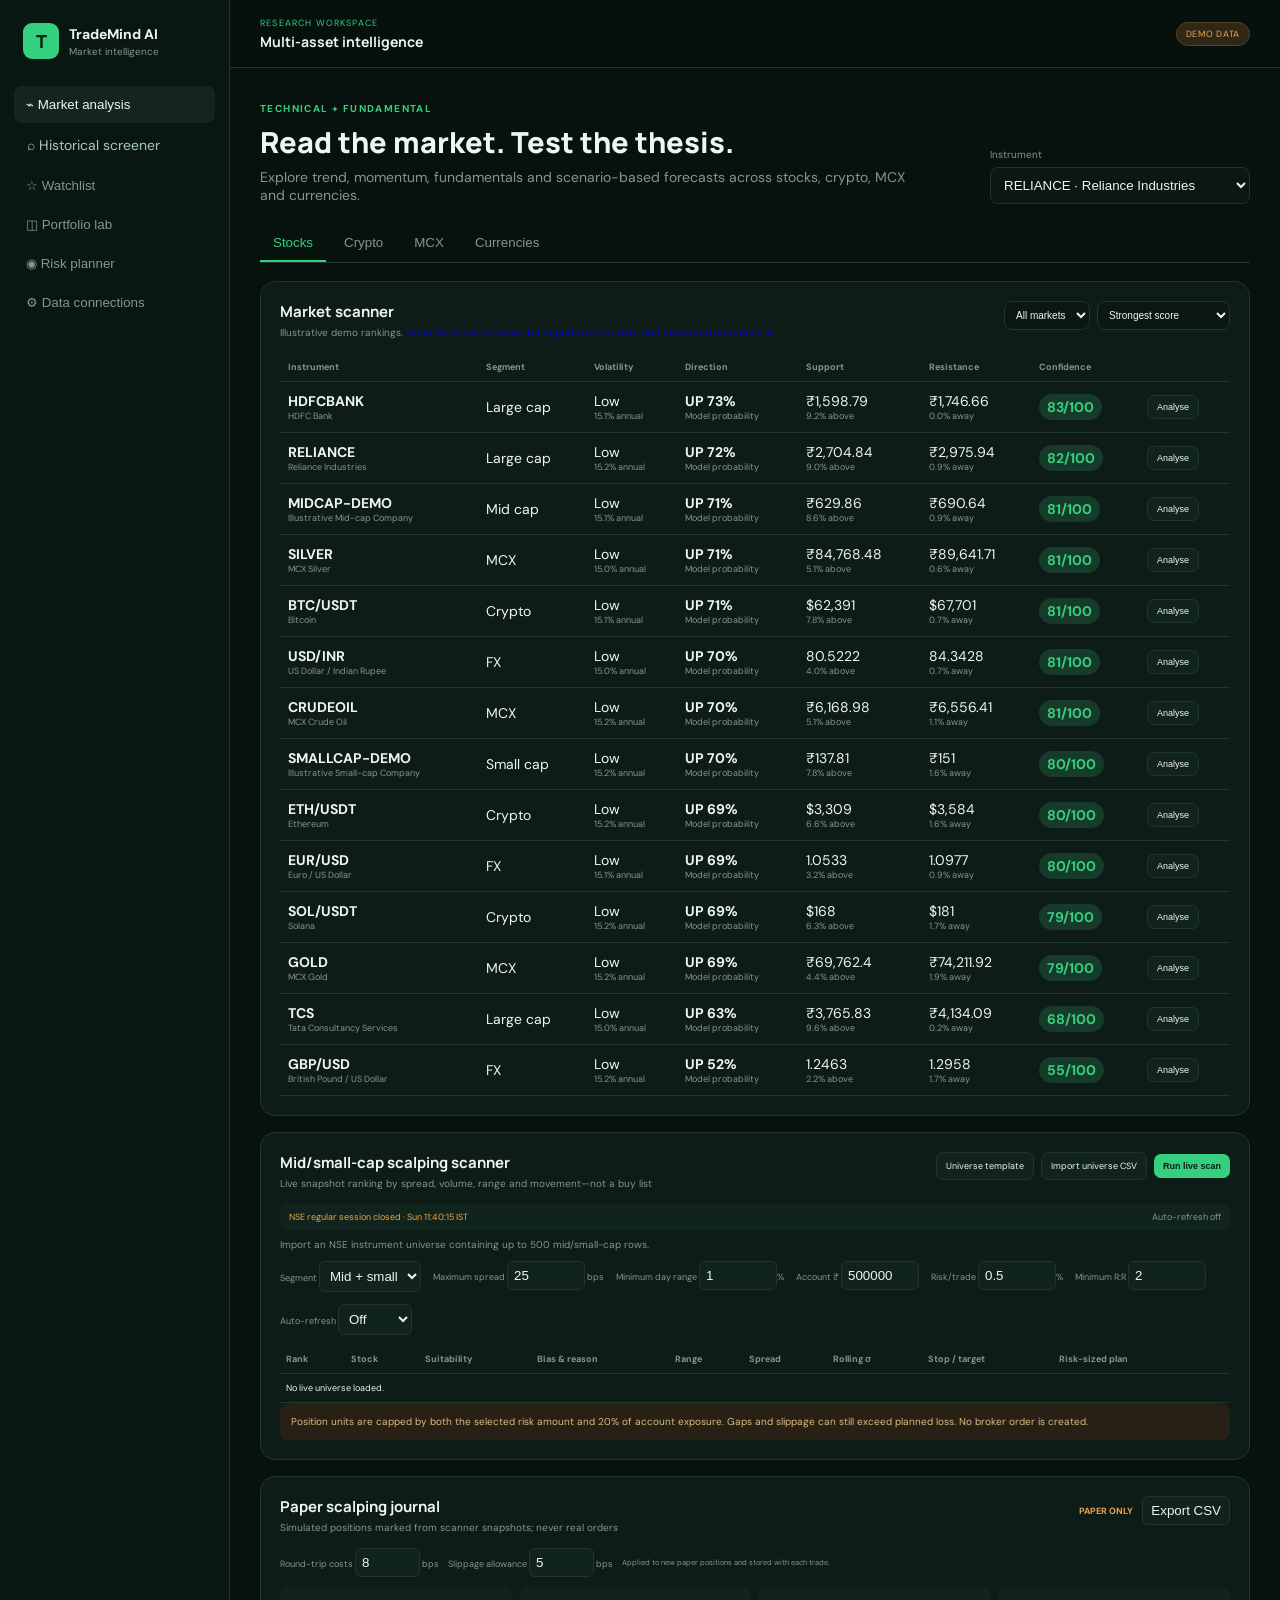
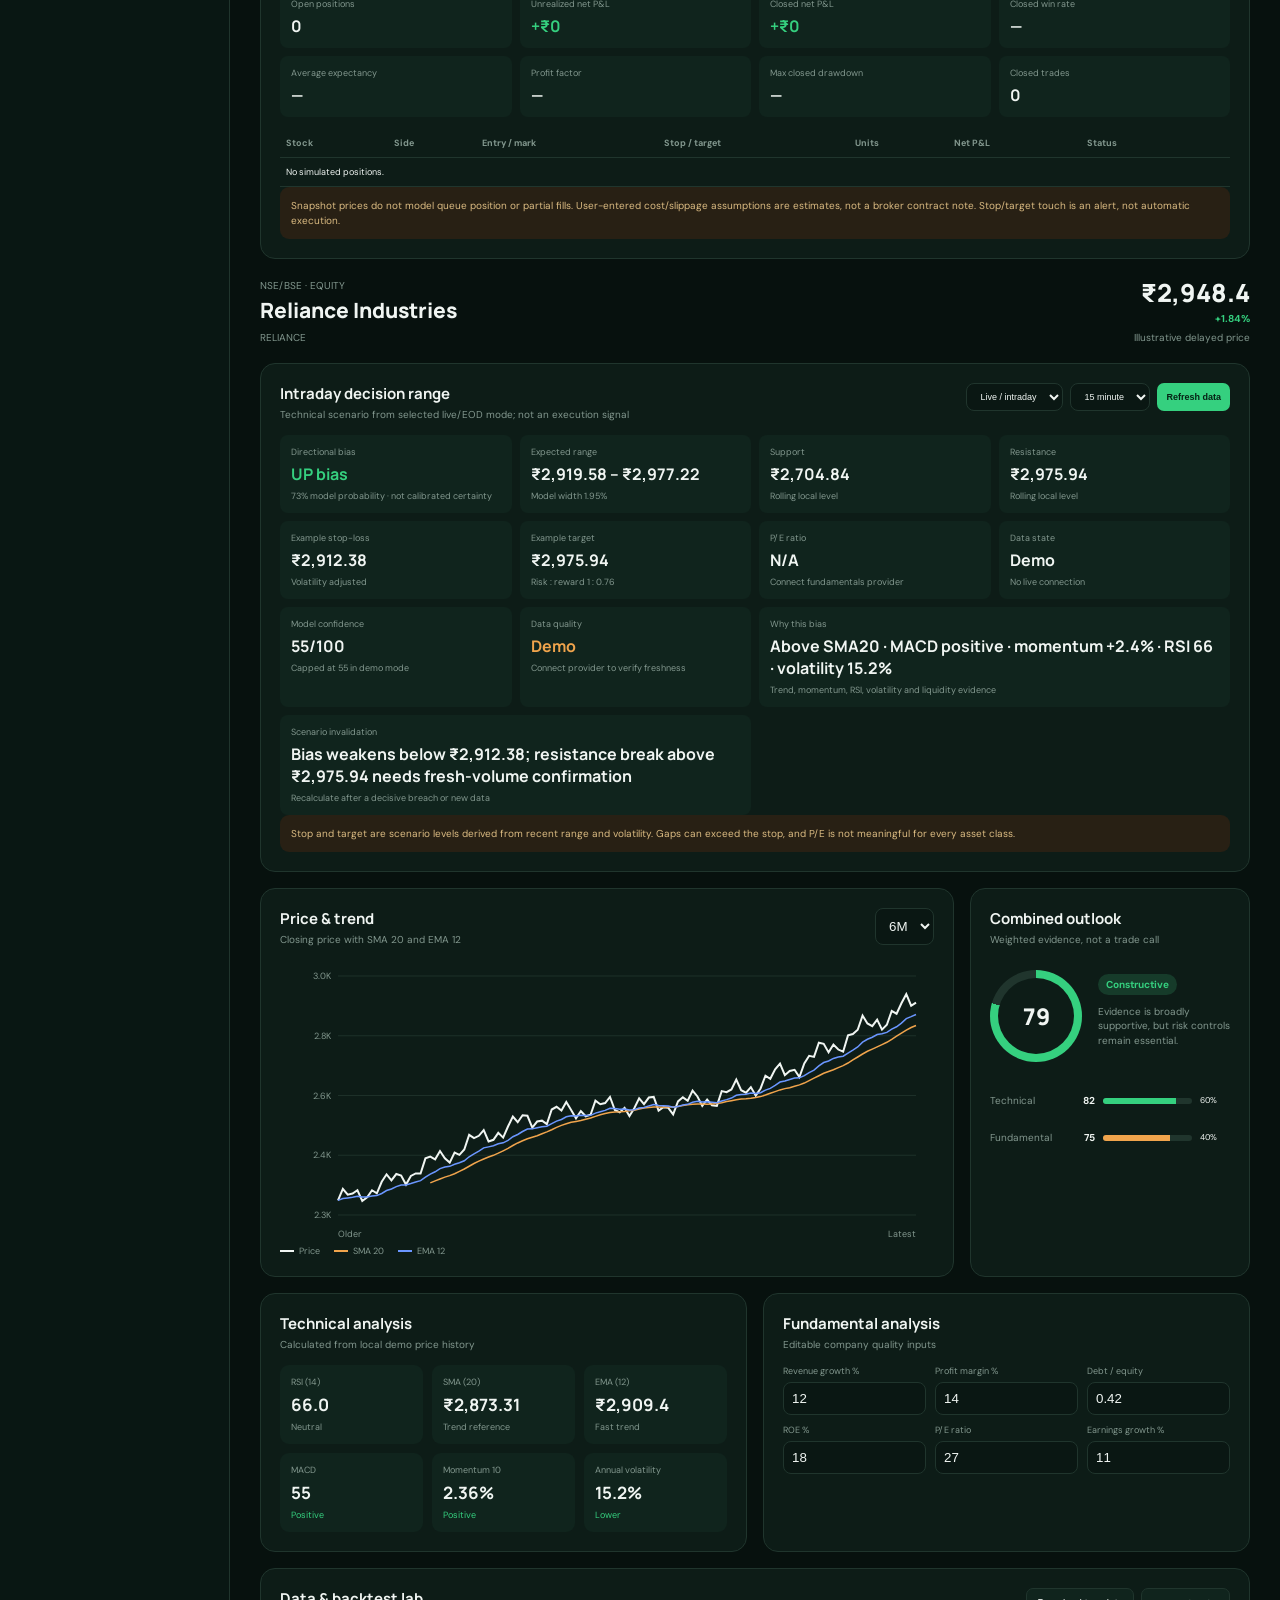
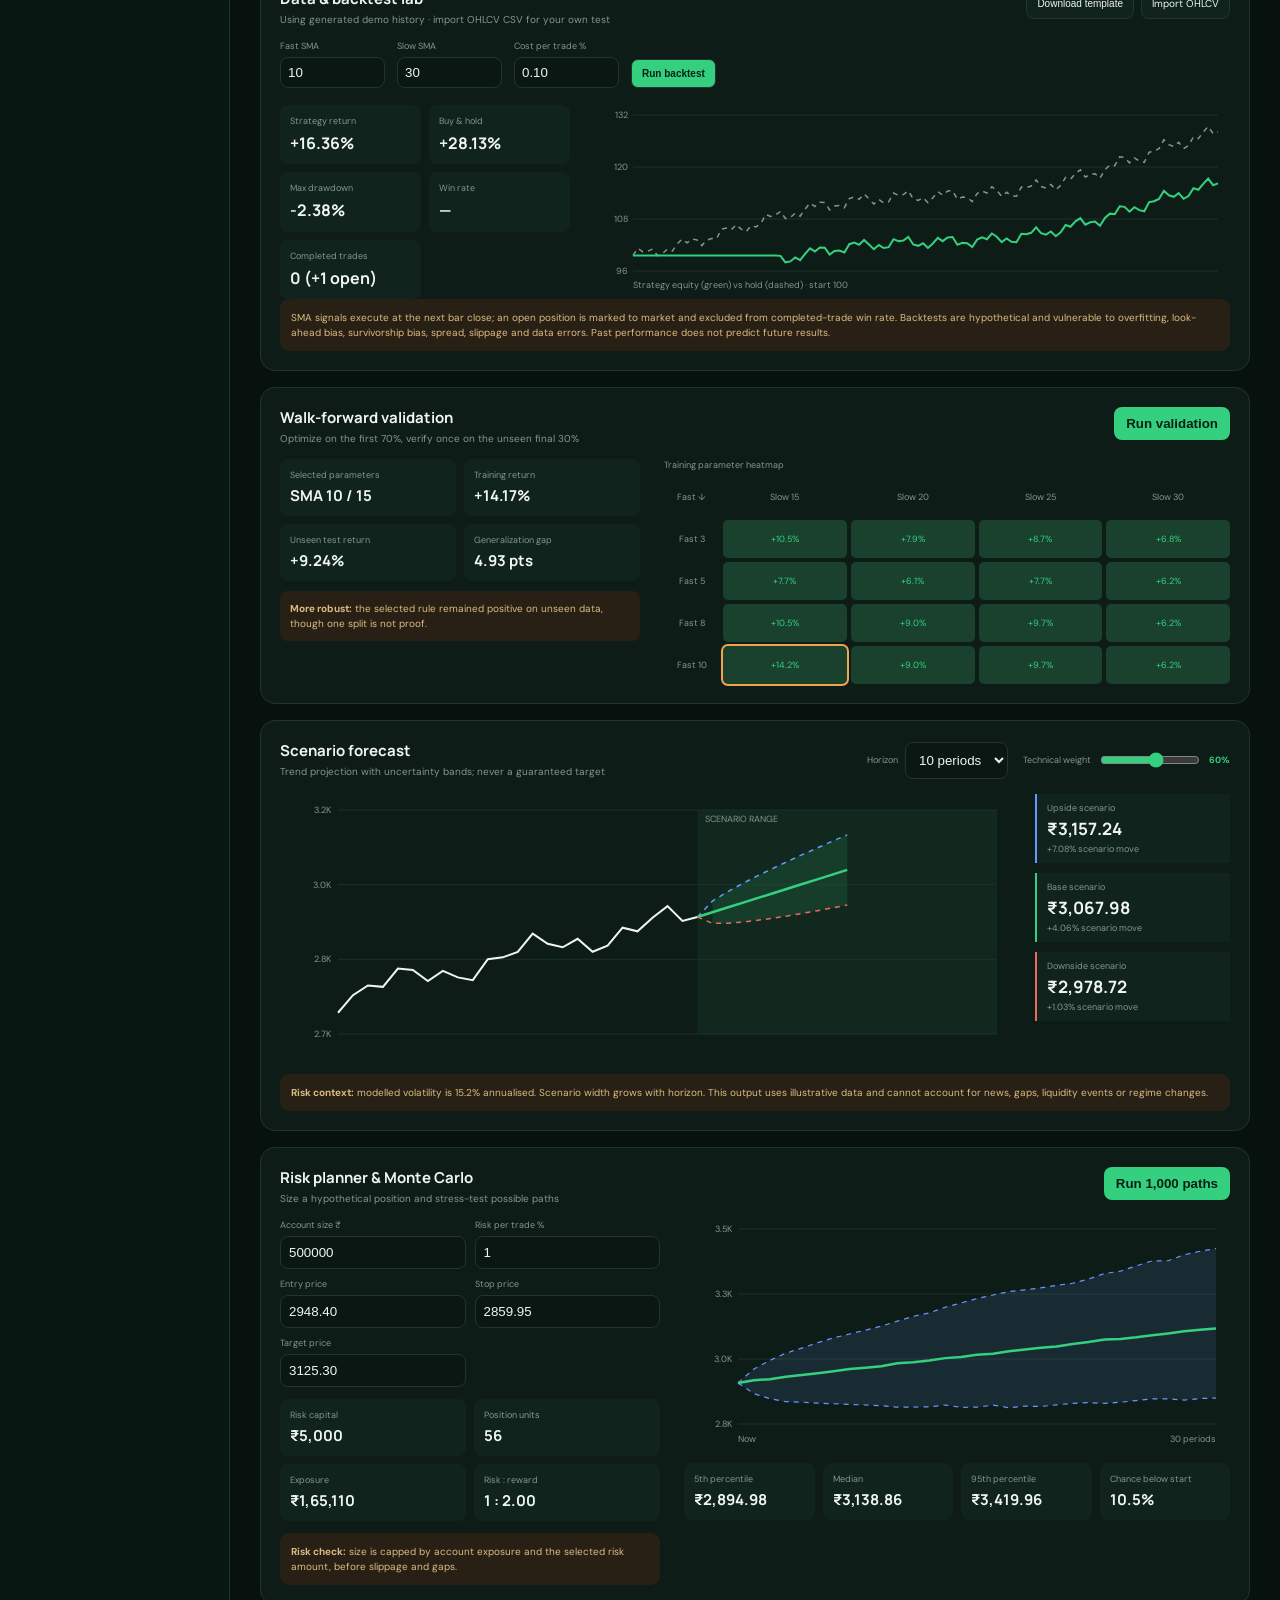
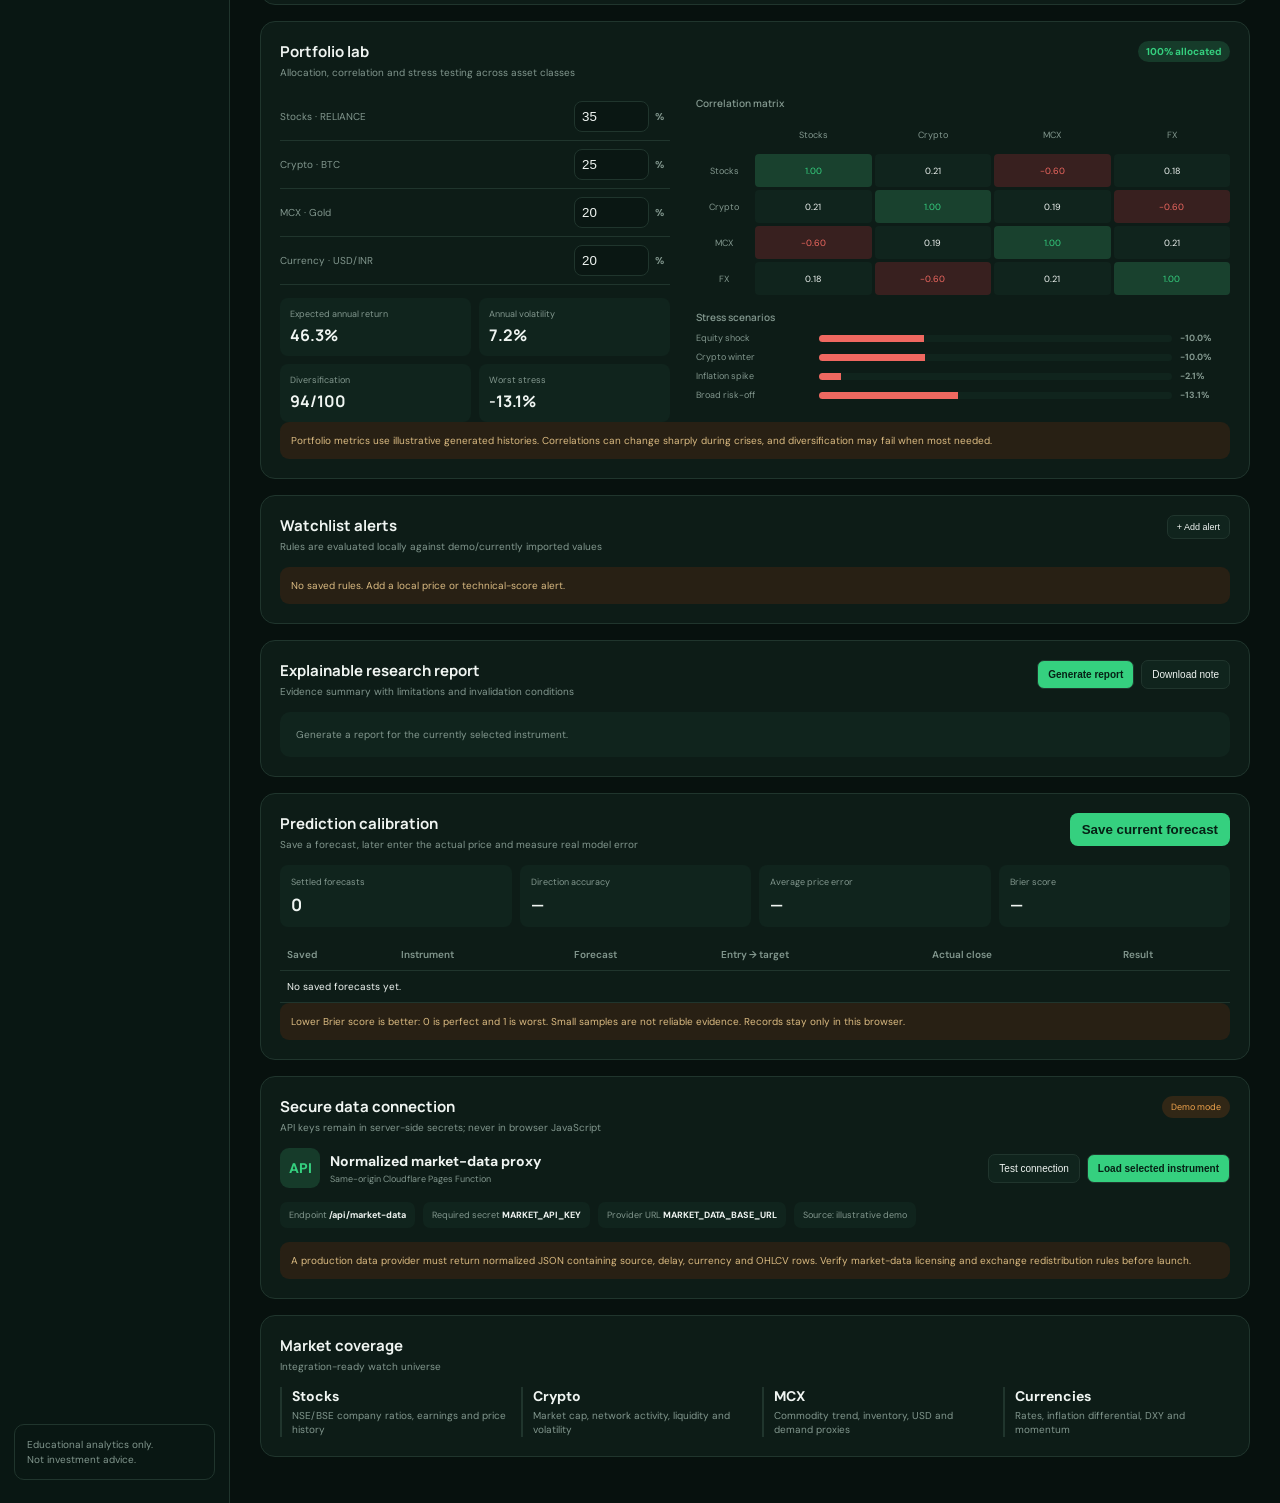
==== commit b4572a18: "Style screener navigation link" ====
--- a/index.html
+++ b/index.html
@@ -1,5 +1,5 @@
 <!doctype html><html lang="en"><head><meta charset="UTF-8"><meta name="viewport" content="width=device-width,initial-scale=1"><meta name="description" content="TradeMind AI educational multi-asset analysis workspace"><meta name="theme-color" content="#07110e"><title>TradeMind AI</title><link rel="preconnect" href="https://fonts.googleapis.com"><link rel="preconnect" href="https://fonts.gstatic.com" crossorigin><link href="https://fonts.googleapis.com/css2?family=DM+Sans:wght@400;500;600;700&family=Manrope:wght@600;700;800&display=swap" rel="stylesheet"><link rel="stylesheet" href="styles.css"><link rel="stylesheet" href="backtest.css"><link rel="stylesheet" href="risk.css"><link rel="stylesheet" href="portfolio.css"><link rel="stylesheet" href="scanner.css"><link rel="stylesheet" href="validation.css"><link rel="stylesheet" href="report.css"><link rel="stylesheet" href="connections.css"><link rel="stylesheet" href="intraday.css"><link rel="stylesheet" href="calibration.css"><link rel="stylesheet" href="scalping.css"><link rel="stylesheet" href="paper.css"></head><body>
-<div class="shell"><aside><a class="brand" href="#"><span>T</span><div><b>TradeMind AI</b><small>Market intelligence</small></div></a><nav><button class="active">⌁ Market analysis</button><a class="screener-nav" href="historical-screener.html">⌕ Historical screener</a><button>☆ Watchlist</button><button>◫ Portfolio lab</button><button>◉ Risk planner</button><button>⚙ Data connections</button></nav><div class="disclaimer">Educational analytics only.<br>Not investment advice.</div></aside>
+<div class="shell"><aside><a class="brand" href="#"><span>T</span><div><b>TradeMind AI</b><small>Market intelligence</small></div></a><nav><button class="active">⌁ Market analysis</button><a class="screener-nav" style="display:block;padding:11px 13px;color:#a8c9b5;text-decoration:none" href="historical-screener.html">⌕ Historical screener</a><button>☆ Watchlist</button><button>◫ Portfolio lab</button><button>◉ Risk planner</button><button>⚙ Data connections</button></nav><div class="disclaimer">Educational analytics only.<br>Not investment advice.</div></aside>
 <main><header><button class="mobile" id="menu">☰</button><div><small>RESEARCH WORKSPACE</small><strong>Multi-asset intelligence</strong></div><span class="demo-tag">DEMO DATA</span></header><div class="page">
 <section class="hero"><div><span class="eyebrow">TECHNICAL + FUNDAMENTAL</span><h1>Read the market. Test the thesis.</h1><p>Explore trend, momentum, fundamentals and scenario-based forecasts across stocks, crypto, MCX and currencies.</p></div><div class="asset-search"><label for="assetSelect">Instrument</label><select id="assetSelect"></select></div></section>
 <div class="market-tabs" id="marketTabs"><button data-type="stocks" class="active">Stocks</button><button data-type="crypto">Crypto</button><button data-type="mcx">MCX</button><button data-type="forex">Currencies</button></div>
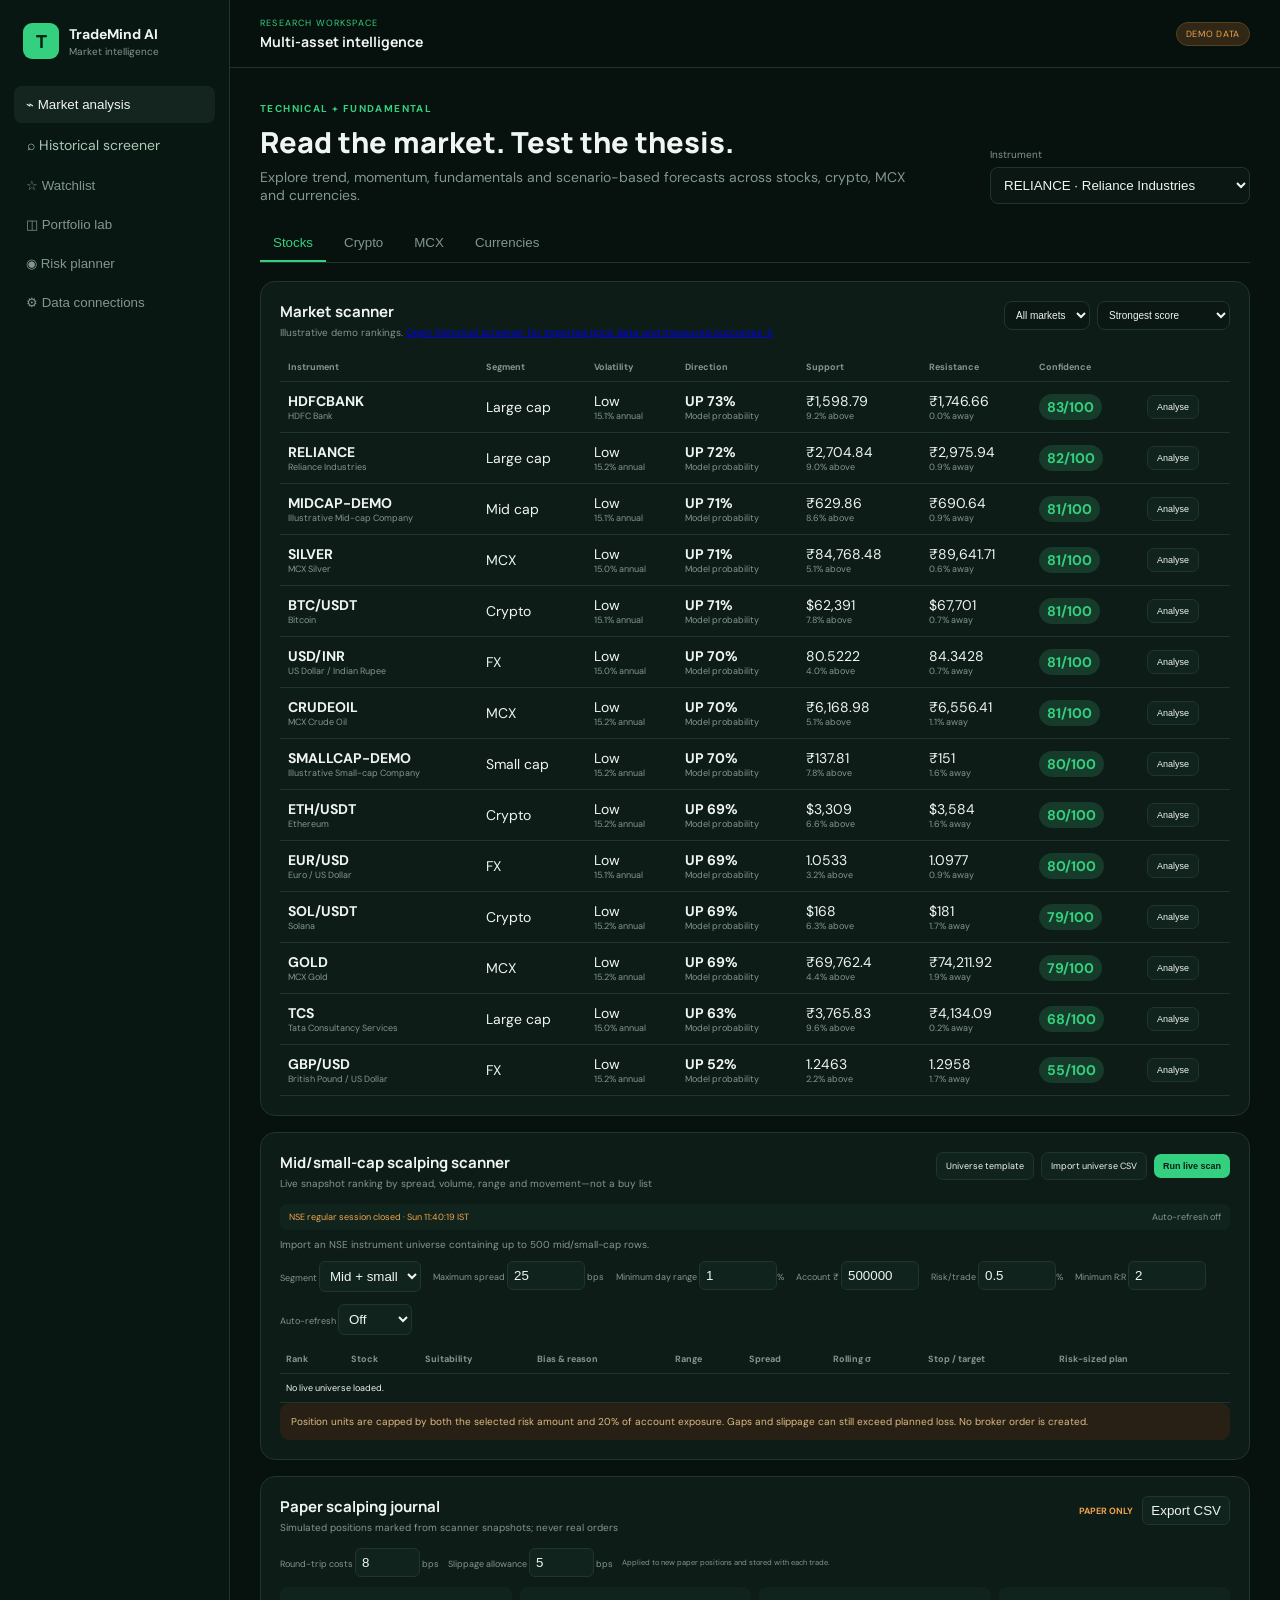
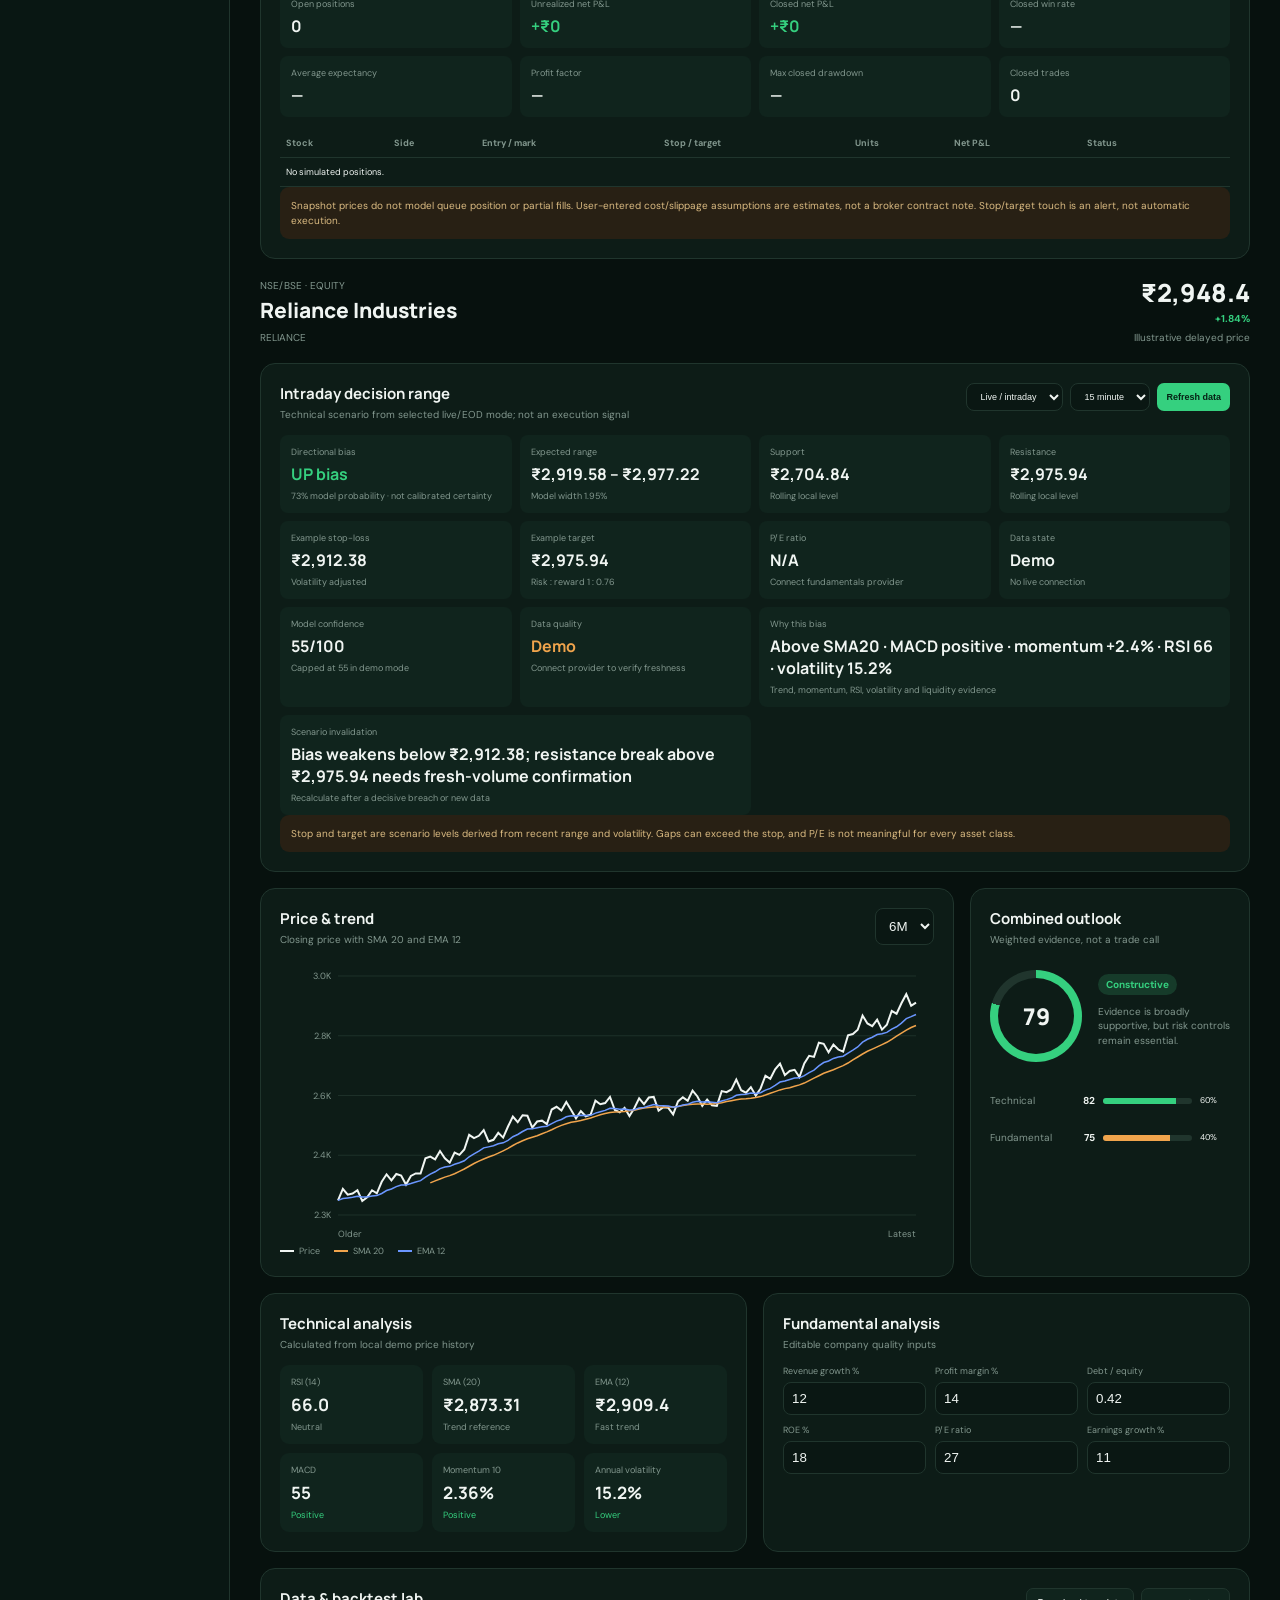
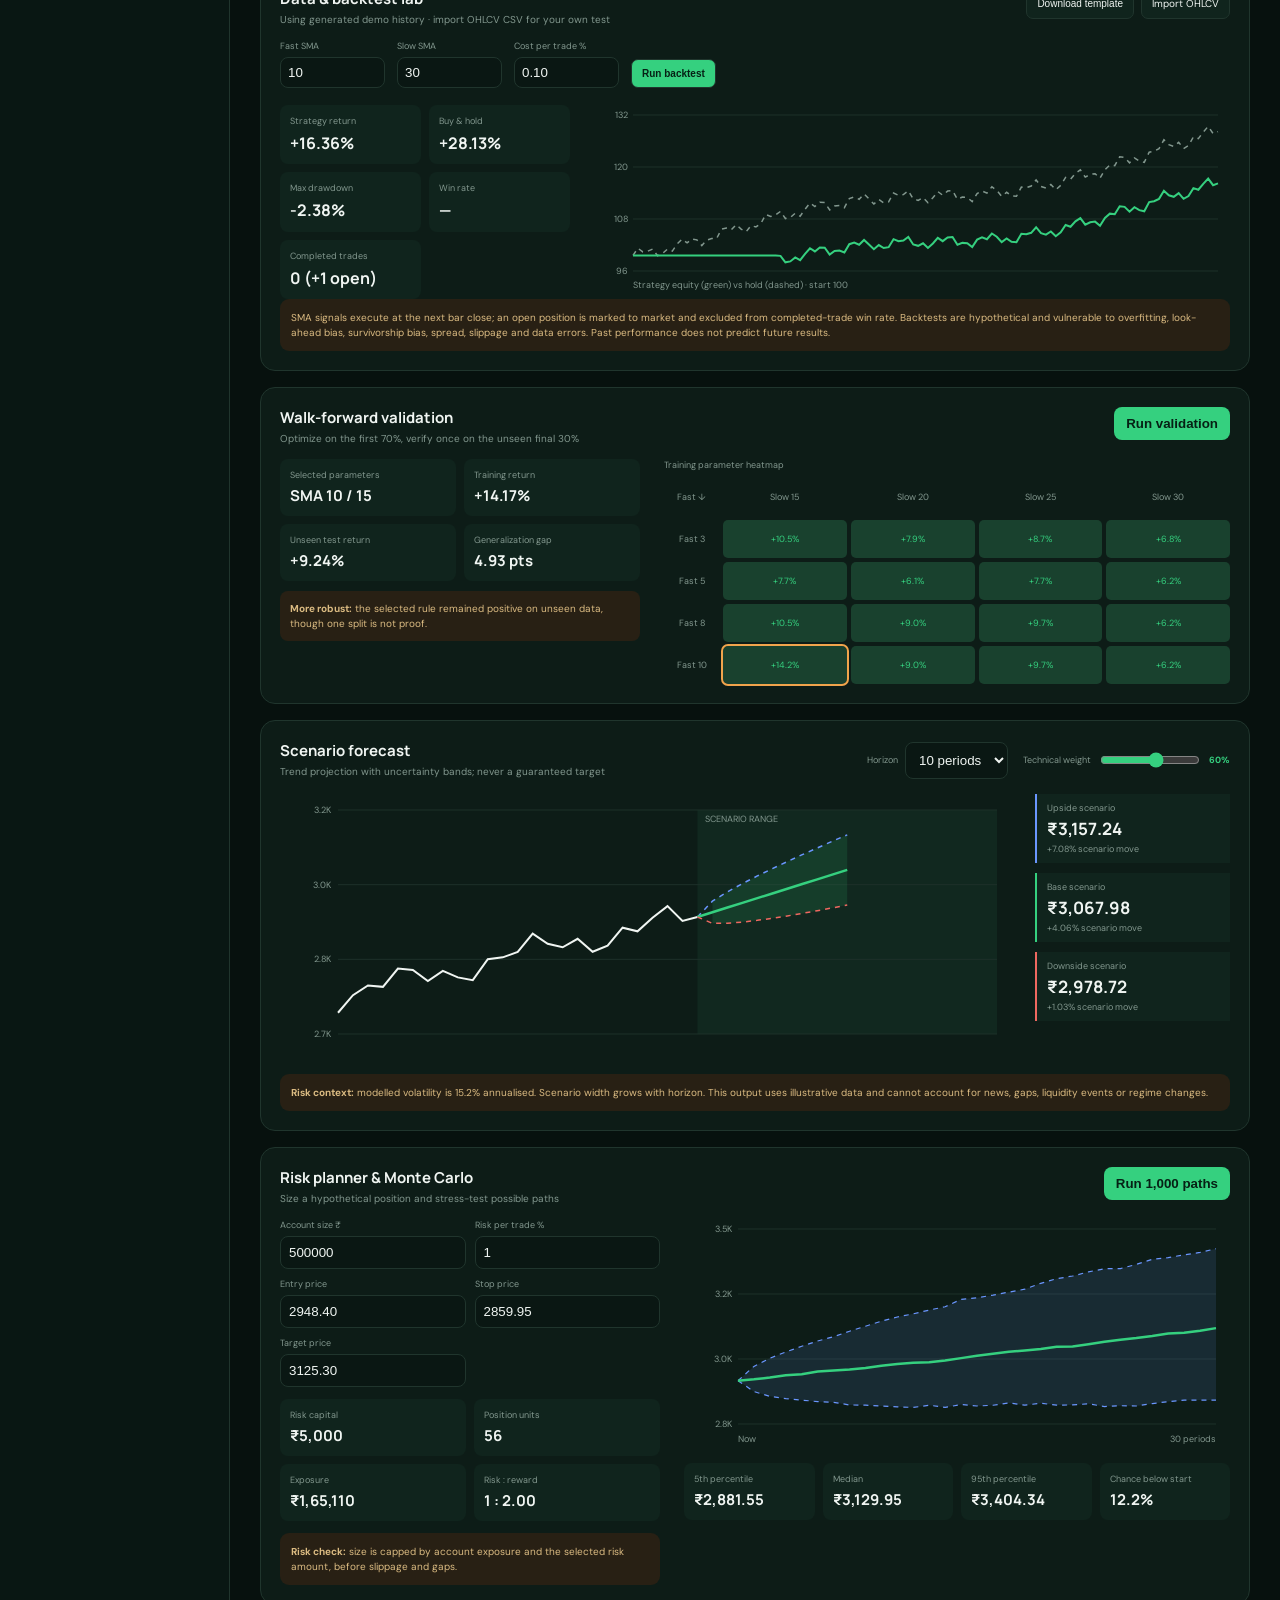
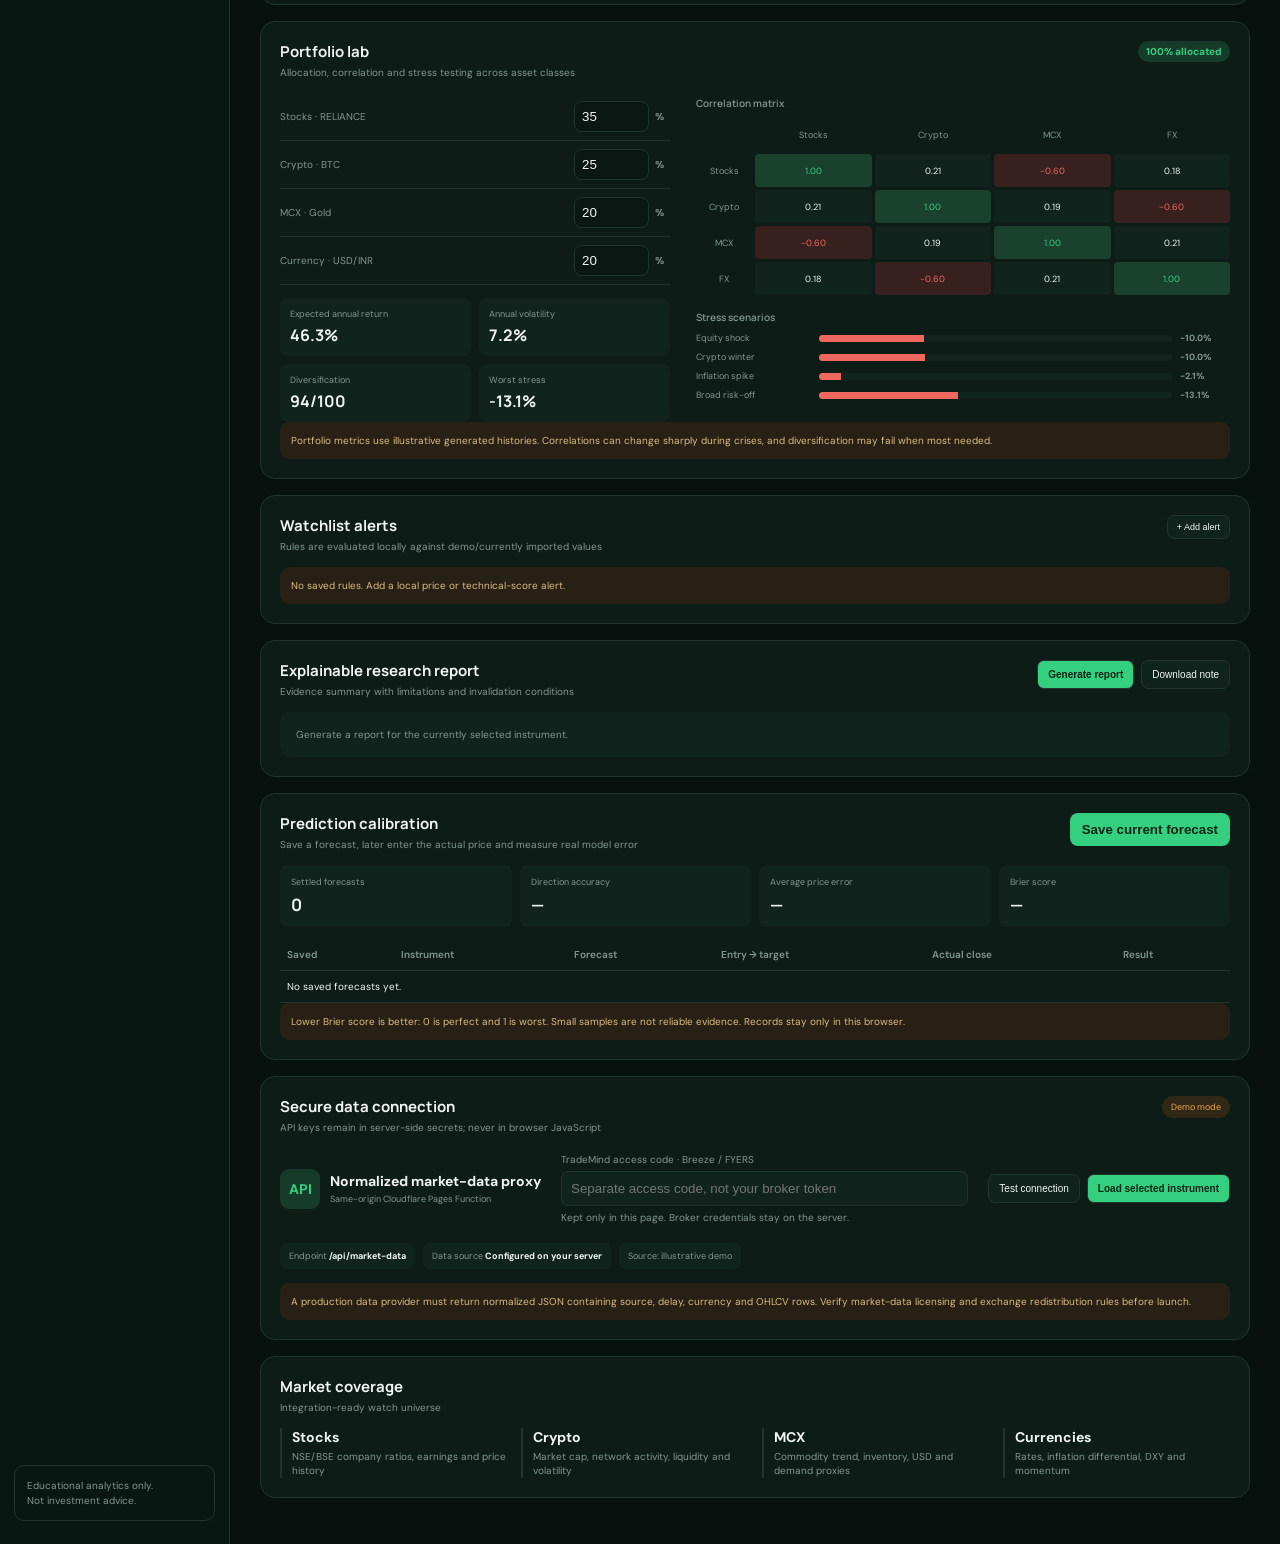
==== commit b984cf60: "Fix protected dashboard data access and FYERS instrument mapping" ====
--- a/index.html
+++ b/index.html
@@ -19,6 +19,6 @@
 <section class="panel alerts-panel"><div class="panel-head"><div><h3>Watchlist alerts</h3><p>Rules are evaluated locally against demo/currently imported values</p></div><button id="addAlert">+ Add alert</button></div><div id="alertList" class="alert-list"></div></section>
 <section class="panel report-panel"><div class="panel-head"><div><h3>Explainable research report</h3><p>Evidence summary with limitations and invalidation conditions</p></div><div class="report-actions"><button id="generateReport">Generate report</button><button id="downloadReport">Download note</button></div></div><div id="researchReport" class="research-report"><div class="report-empty">Generate a report for the currently selected instrument.</div></div></section>
 <section class="panel calibration-panel"><div class="panel-head"><div><h3>Prediction calibration</h3><p>Save a forecast, later enter the actual price and measure real model error</p></div><button id="saveForecast" class="calibration-save">Save current forecast</button></div><div class="calibration-metrics"><div><span>Settled forecasts</span><strong id="settledForecasts">0</strong></div><div><span>Direction accuracy</span><strong id="directionAccuracy">—</strong></div><div><span>Average price error</span><strong id="averageForecastError">—</strong></div><div><span>Brier score</span><strong id="brierScore">—</strong></div></div><div class="calibration-table-wrap"><table class="calibration-table"><thead><tr><th>Saved</th><th>Instrument</th><th>Forecast</th><th>Entry → target</th><th>Actual close</th><th>Result</th></tr></thead><tbody id="calibrationRows"><tr><td colspan="6">No saved forecasts yet.</td></tr></tbody></table></div><div class="risk-note">Lower Brier score is better: 0 is perfect and 1 is worst. Small samples are not reliable evidence. Records stay only in this browser.</div></section>
-<section class="panel connection-panel"><div class="panel-head"><div><h3>Secure data connection</h3><p>API keys remain in server-side secrets; never in browser JavaScript</p></div><span id="connectionStatus" class="connection-status">Demo mode</span></div><div class="connection-layout"><div class="connection-source"><div class="source-logo">API</div><div><b>Normalized market-data proxy</b><span>Same-origin Cloudflare Pages Function</span></div></div><div class="connection-actions"><button id="testConnection">Test connection</button><button id="loadLiveData">Load selected instrument</button></div></div><div class="connection-meta"><span>Endpoint <b>/api/market-data</b></span><span>Required secret <b>MARKET_API_KEY</b></span><span>Provider URL <b>MARKET_DATA_BASE_URL</b></span><span id="sourceMetadata">Source: illustrative demo</span></div><div class="risk-note">A production data provider must return normalized JSON containing source, delay, currency and OHLCV rows. Verify market-data licensing and exchange redistribution rules before launch.</div></section>
+<section class="panel connection-panel"><div class="panel-head"><div><h3>Secure data connection</h3><p>API keys remain in server-side secrets; never in browser JavaScript</p></div><span id="connectionStatus" class="connection-status">Demo mode</span></div><div class="connection-layout"><div class="connection-source"><div class="source-logo">API</div><div><b>Normalized market-data proxy</b><span>Same-origin Cloudflare Pages Function</span></div></div><div class="connection-access"><label for="dashboardMarketAccess">TradeMind access code · Breeze / FYERS</label><input id="dashboardMarketAccess" type="password" autocomplete="off" placeholder="Separate access code, not your broker token"><small>Kept only in this page. Broker credentials stay on the server.</small></div><div class="connection-actions"><button id="testConnection">Test connection</button><button id="loadLiveData">Load selected instrument</button></div></div><div class="connection-meta"><span>Endpoint <b>/api/market-data</b></span><span>Data source <b>Configured on your server</b></span><span id="sourceMetadata">Source: illustrative demo</span></div><div class="risk-note">A production data provider must return normalized JSON containing source, delay, currency and OHLCV rows. Verify market-data licensing and exchange redistribution rules before launch.</div></section>
 <section class="panel"><div class="panel-head"><div><h3>Market coverage</h3><p>Integration-ready watch universe</p></div></div><div class="coverage"><div><b>Stocks</b><span>NSE/BSE company ratios, earnings and price history</span></div><div><b>Crypto</b><span>Market cap, network activity, liquidity and volatility</span></div><div><b>MCX</b><span>Commodity trend, inventory, USD and demand proxies</span></div><div><b>Currencies</b><span>Rates, inflation differential, DXY and momentum</span></div></div></section>
 </div></main></div><div class="toast" id="toast"></div><script src="backtest-engine.js"></script><script src="app.js"></script></body></html>
--- a/connections.css
+++ b/connections.css
@@ -1 +1,2 @@
 .connection-status{color:var(--orange);background:#312716;border-radius:20px;padding:5px 9px;font-size:9px}.connection-layout{display:flex;align-items:center;justify-content:space-between;gap:20px}.connection-source{display:flex;align-items:center;gap:10px}.source-logo{width:40px;height:40px;border-radius:9px;background:var(--green2);color:var(--green);display:grid;place-items:center;font-weight:800}.connection-source span{display:block;color:var(--muted);font-size:9px;margin-top:3px}.connection-actions{display:flex;gap:7px}.connection-actions button{border:1px solid var(--line);background:var(--panel2);color:var(--text);border-radius:7px;padding:8px 10px;font-size:10px;cursor:pointer}.connection-actions button:last-child{background:var(--green);color:#062115;font-weight:700}.connection-meta{display:flex;flex-wrap:wrap;gap:8px;margin:14px 0}.connection-meta span{background:var(--panel2);padding:7px 9px;border-radius:7px;color:var(--muted);font-size:9px}.connection-meta b{color:var(--text)}@media(max-width:650px){.connection-layout{align-items:flex-start;flex-direction:column}.connection-actions{width:100%;flex-wrap:wrap}}
+.connection-access{flex:1;min-width:200px}.connection-access label,.connection-access small{display:block;font-size:10px;color:var(--muted);margin:5px 0}.connection-access input{box-sizing:border-box;width:100%;padding:9px;border:1px solid var(--line);border-radius:7px;background:var(--panel2);color:var(--text)}.connection-layout{flex-wrap:wrap}
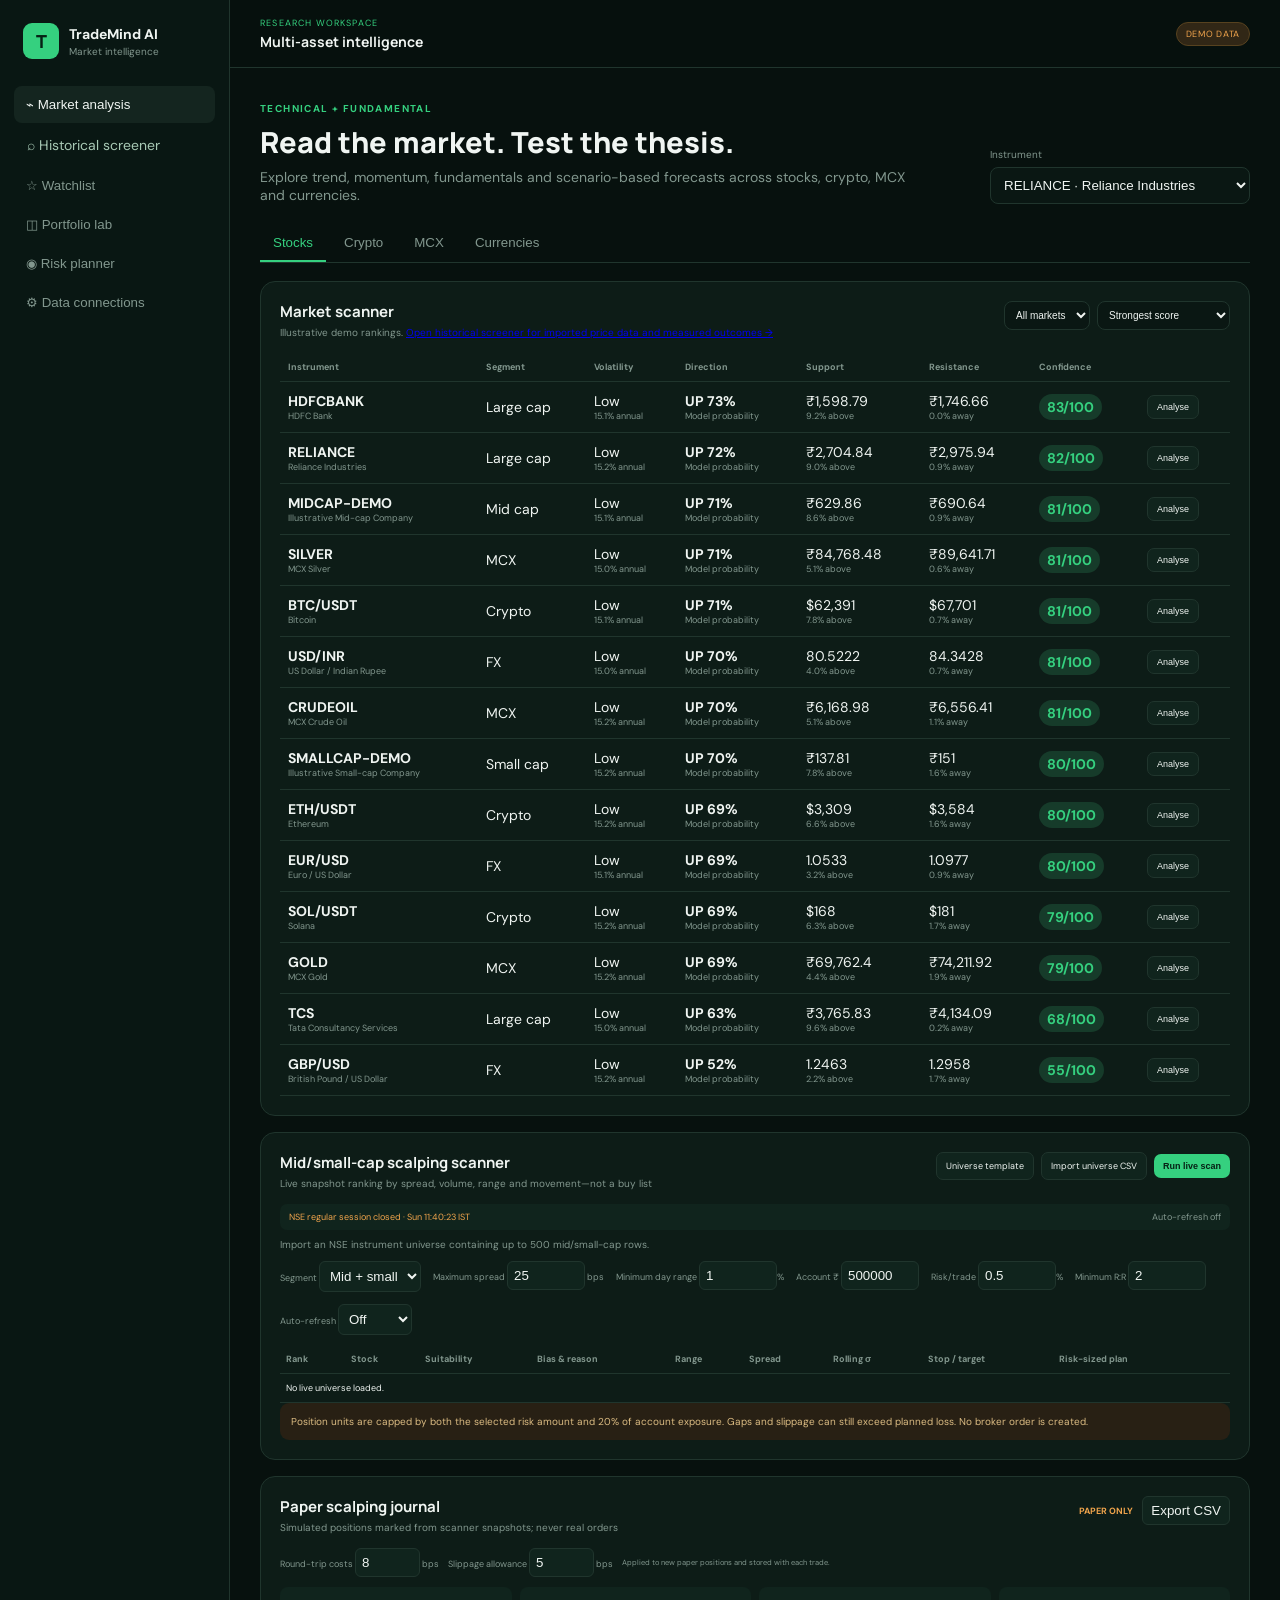
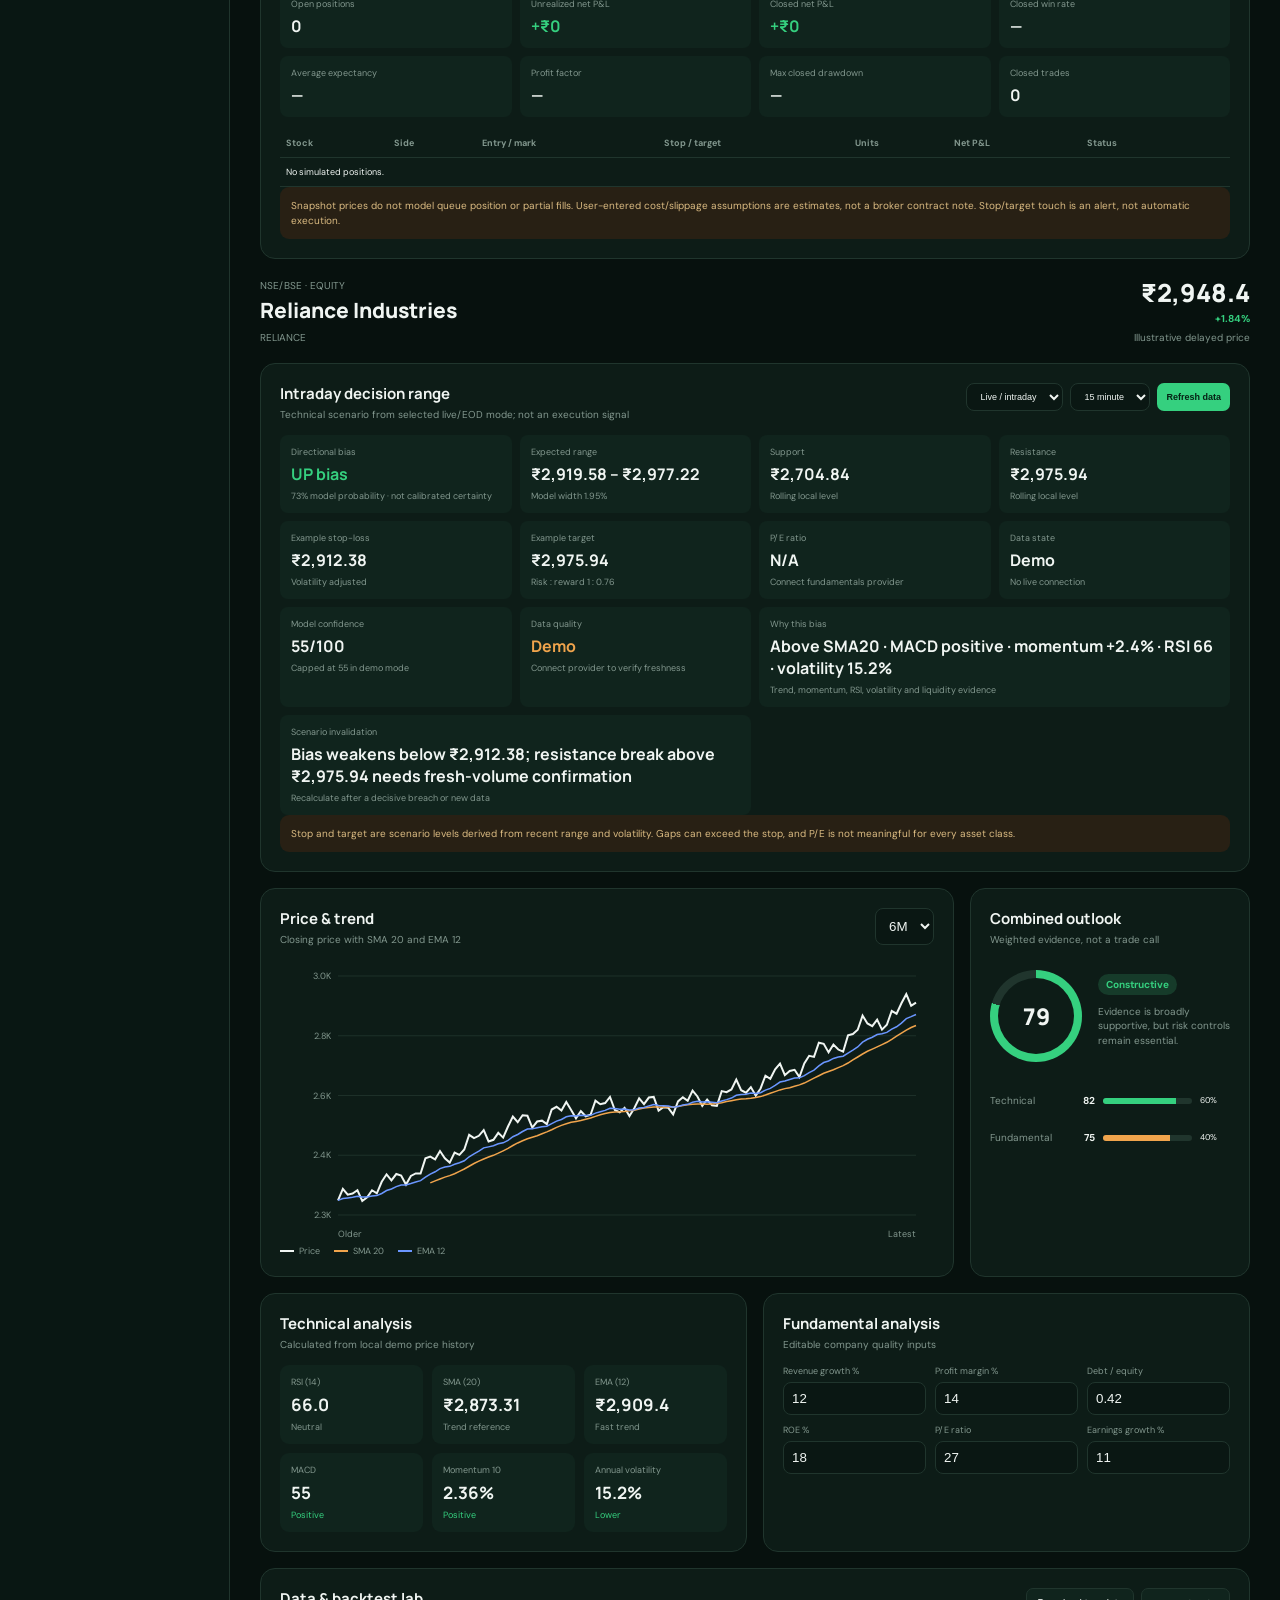
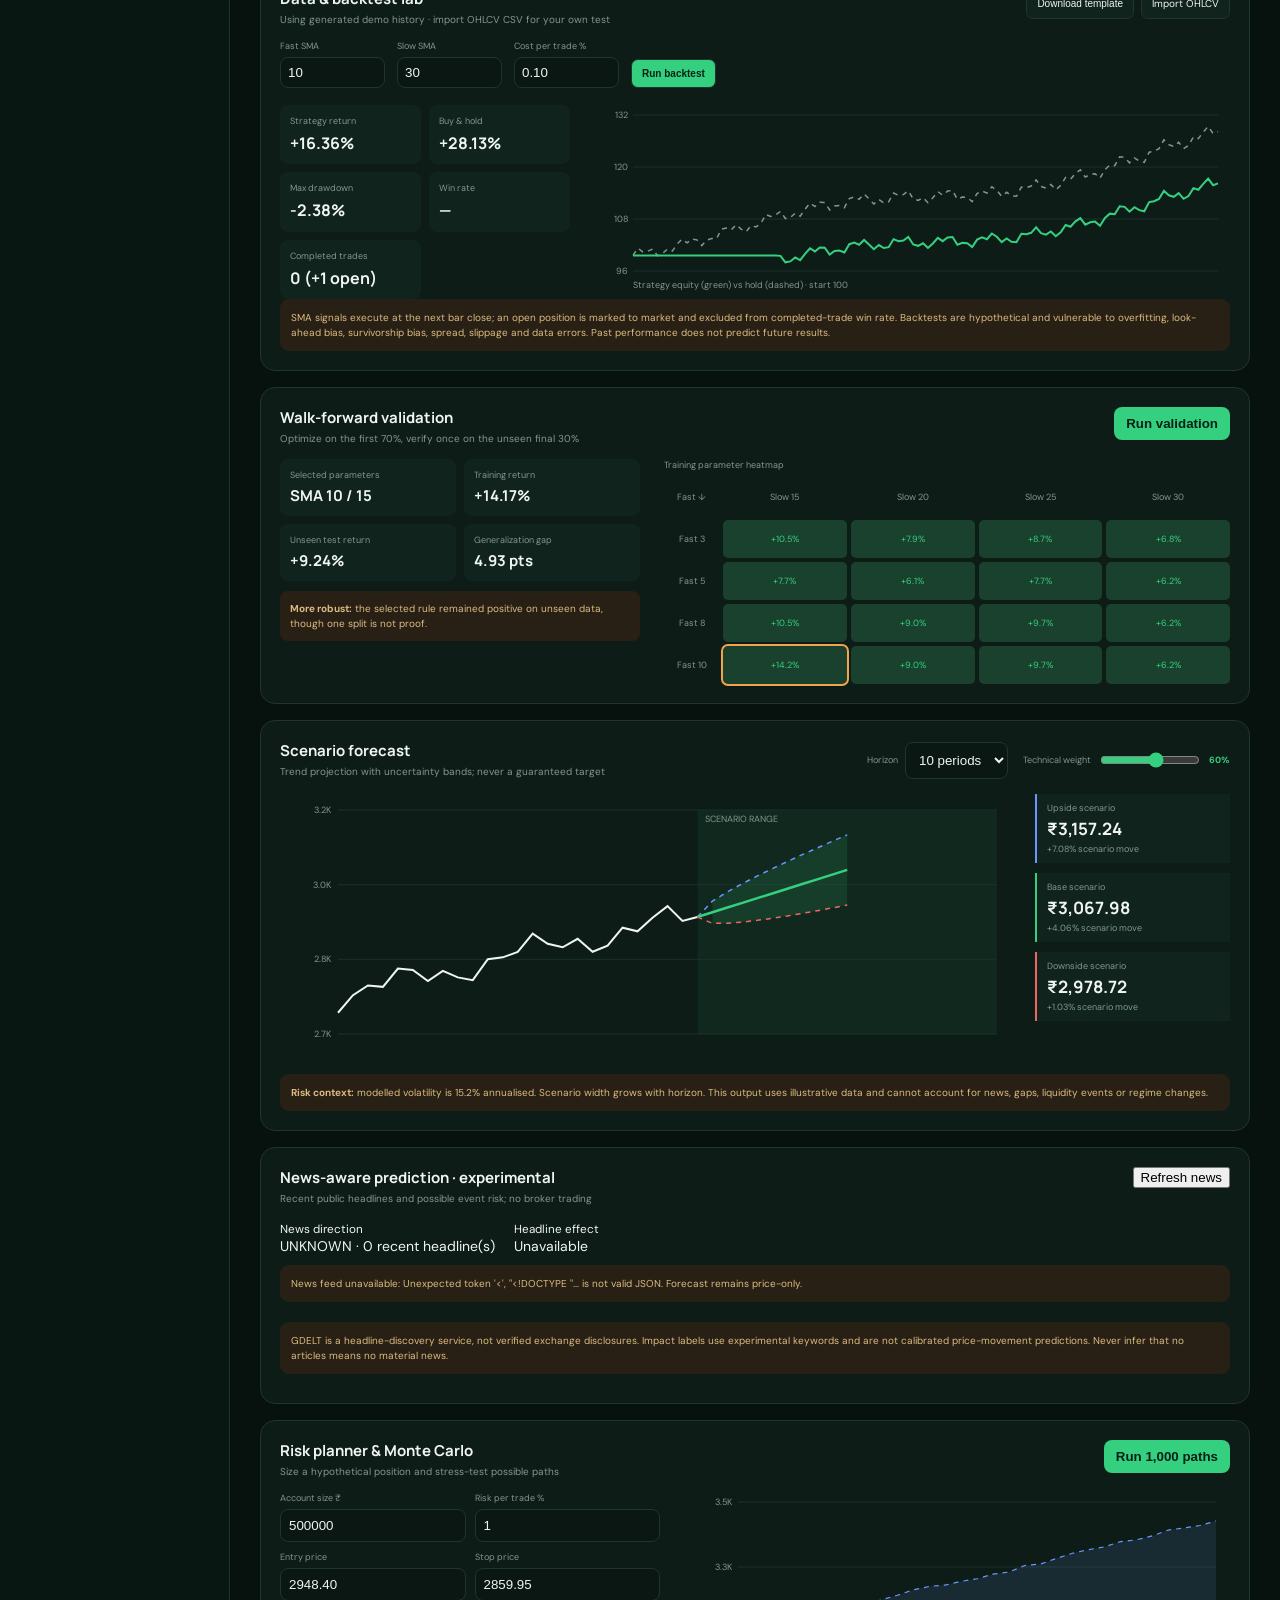
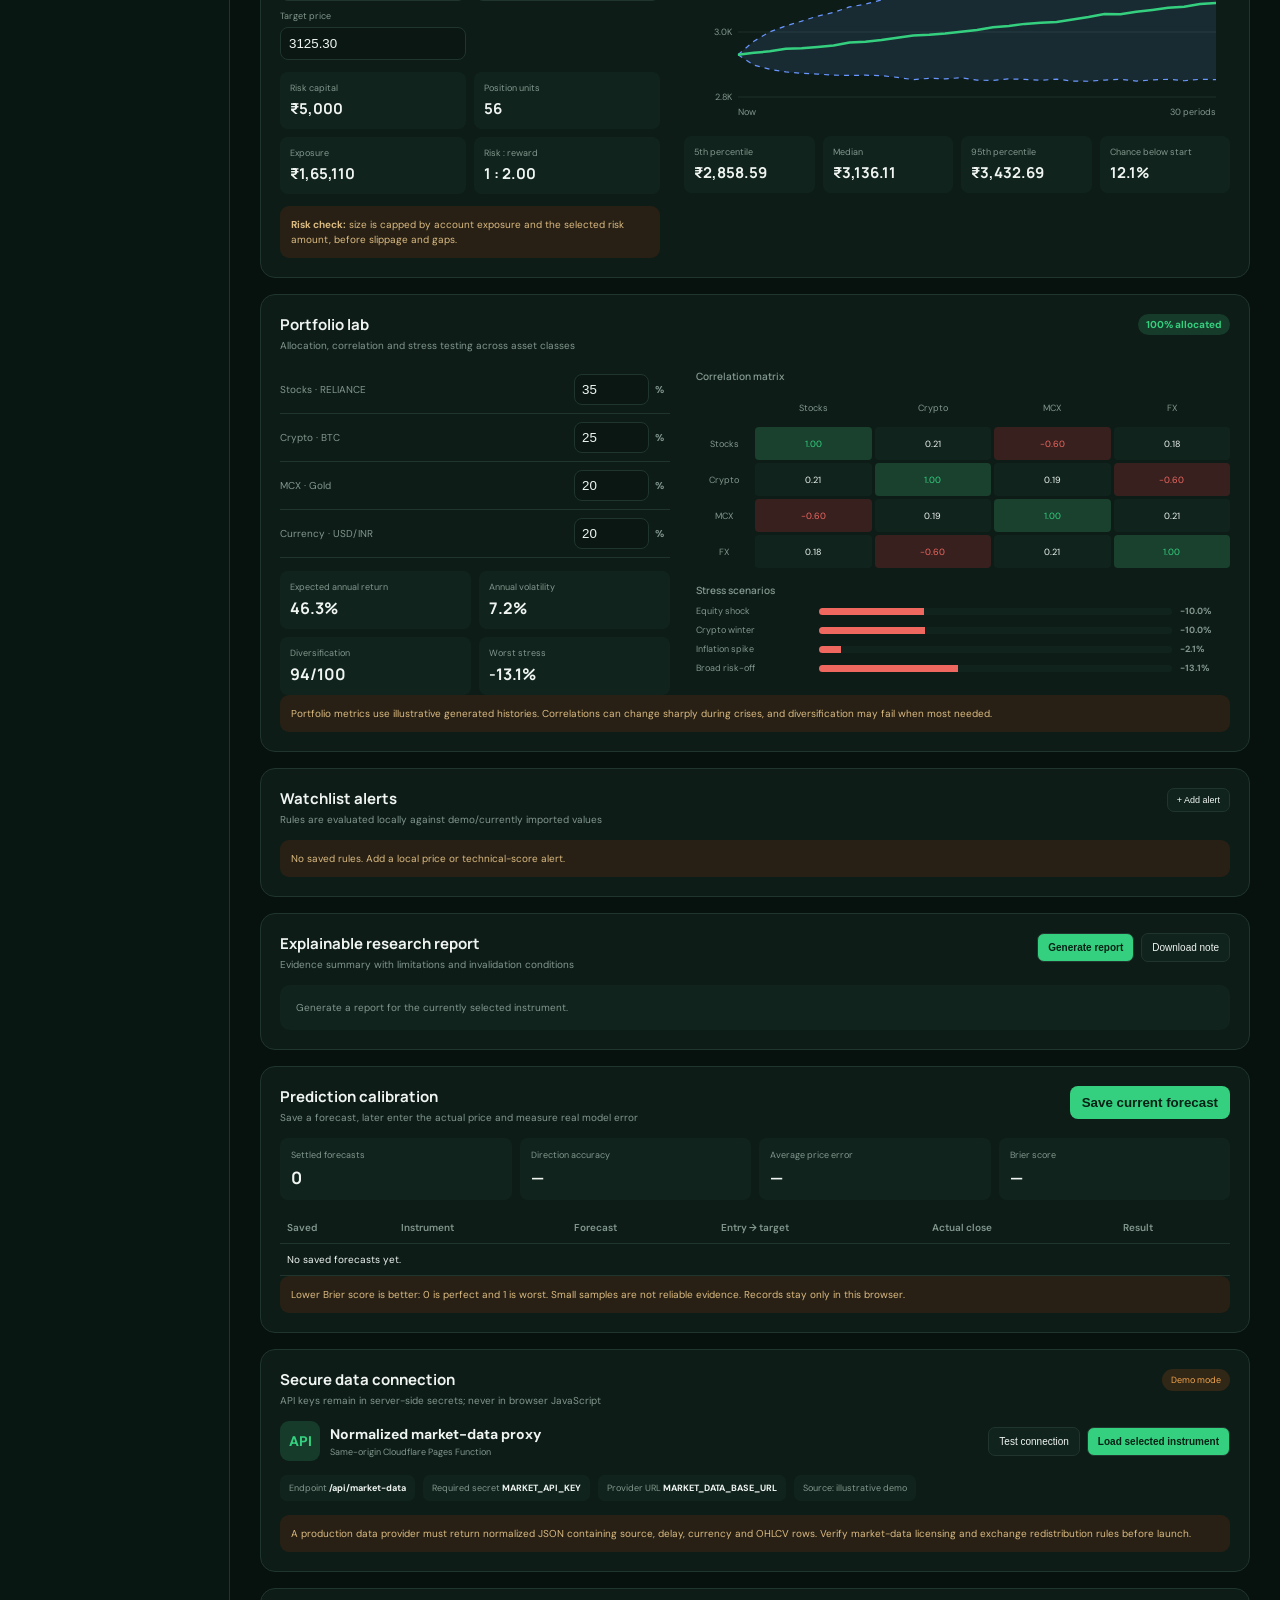
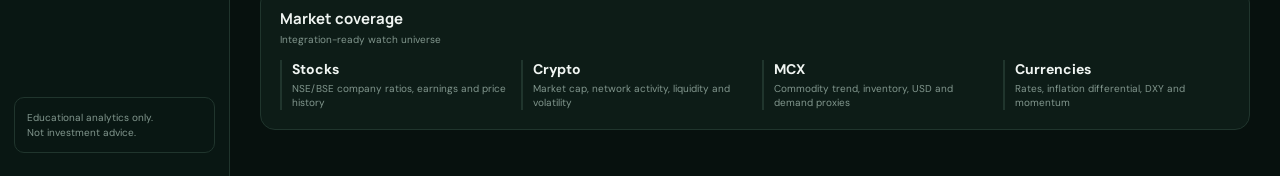
==== commit 92b8ac29: "feat(news): connect news-risk module and UI to forecast page" ====
--- a/index.html
+++ b/index.html
@@ -19,6 +19,6 @@
 <section class="panel alerts-panel"><div class="panel-head"><div><h3>Watchlist alerts</h3><p>Rules are evaluated locally against demo/currently imported values</p></div><button id="addAlert">+ Add alert</button></div><div id="alertList" class="alert-list"></div></section>
 <section class="panel report-panel"><div class="panel-head"><div><h3>Explainable research report</h3><p>Evidence summary with limitations and invalidation conditions</p></div><div class="report-actions"><button id="generateReport">Generate report</button><button id="downloadReport">Download note</button></div></div><div id="researchReport" class="research-report"><div class="report-empty">Generate a report for the currently selected instrument.</div></div></section>
 <section class="panel calibration-panel"><div class="panel-head"><div><h3>Prediction calibration</h3><p>Save a forecast, later enter the actual price and measure real model error</p></div><button id="saveForecast" class="calibration-save">Save current forecast</button></div><div class="calibration-metrics"><div><span>Settled forecasts</span><strong id="settledForecasts">0</strong></div><div><span>Direction accuracy</span><strong id="directionAccuracy">—</strong></div><div><span>Average price error</span><strong id="averageForecastError">—</strong></div><div><span>Brier score</span><strong id="brierScore">—</strong></div></div><div class="calibration-table-wrap"><table class="calibration-table"><thead><tr><th>Saved</th><th>Instrument</th><th>Forecast</th><th>Entry → target</th><th>Actual close</th><th>Result</th></tr></thead><tbody id="calibrationRows"><tr><td colspan="6">No saved forecasts yet.</td></tr></tbody></table></div><div class="risk-note">Lower Brier score is better: 0 is perfect and 1 is worst. Small samples are not reliable evidence. Records stay only in this browser.</div></section>
-<section class="panel connection-panel"><div class="panel-head"><div><h3>Secure data connection</h3><p>API keys remain in server-side secrets; never in browser JavaScript</p></div><span id="connectionStatus" class="connection-status">Demo mode</span></div><div class="connection-layout"><div class="connection-source"><div class="source-logo">API</div><div><b>Normalized market-data proxy</b><span>Same-origin Cloudflare Pages Function</span></div></div><div class="connection-access"><label for="dashboardMarketAccess">TradeMind access code · Breeze / FYERS</label><input id="dashboardMarketAccess" type="password" autocomplete="off" placeholder="Separate access code, not your broker token"><small>Kept only in this page. Broker credentials stay on the server.</small></div><div class="connection-actions"><button id="testConnection">Test connection</button><button id="loadLiveData">Load selected instrument</button></div></div><div class="connection-meta"><span>Endpoint <b>/api/market-data</b></span><span>Data source <b>Configured on your server</b></span><span id="sourceMetadata">Source: illustrative demo</span></div><div class="risk-note">A production data provider must return normalized JSON containing source, delay, currency and OHLCV rows. Verify market-data licensing and exchange redistribution rules before launch.</div></section>
+<section class="panel connection-panel"><div class="panel-head"><div><h3>Secure data connection</h3><p>API keys remain in server-side secrets; never in browser JavaScript</p></div><span id="connectionStatus" class="connection-status">Demo mode</span></div><div class="connection-layout"><div class="connection-source"><div class="source-logo">API</div><div><b>Normalized market-data proxy</b><span>Same-origin Cloudflare Pages Function</span></div></div><div class="connection-actions"><button id="testConnection">Test connection</button><button id="loadLiveData">Load selected instrument</button></div></div><div class="connection-meta"><span>Endpoint <b>/api/market-data</b></span><span>Required secret <b>MARKET_API_KEY</b></span><span>Provider URL <b>MARKET_DATA_BASE_URL</b></span><span id="sourceMetadata">Source: illustrative demo</span></div><div class="risk-note">A production data provider must return normalized JSON containing source, delay, currency and OHLCV rows. Verify market-data licensing and exchange redistribution rules before launch.</div></section>
 <section class="panel"><div class="panel-head"><div><h3>Market coverage</h3><p>Integration-ready watch universe</p></div></div><div class="coverage"><div><b>Stocks</b><span>NSE/BSE company ratios, earnings and price history</span></div><div><b>Crypto</b><span>Market cap, network activity, liquidity and volatility</span></div><div><b>MCX</b><span>Commodity trend, inventory, USD and demand proxies</span></div><div><b>Currencies</b><span>Rates, inflation differential, DXY and momentum</span></div></div></section>
-</div></main></div><div class="toast" id="toast"></div><script src="backtest-engine.js"></script><script src="app.js"></script></body></html>
+</div></main></div><div class="toast" id="toast"></div><script src="backtest-engine.js"></script><script src="news-impact.js"></script><script src="app.js"></script><script src="news-impact-ui.js"></script></body></html>
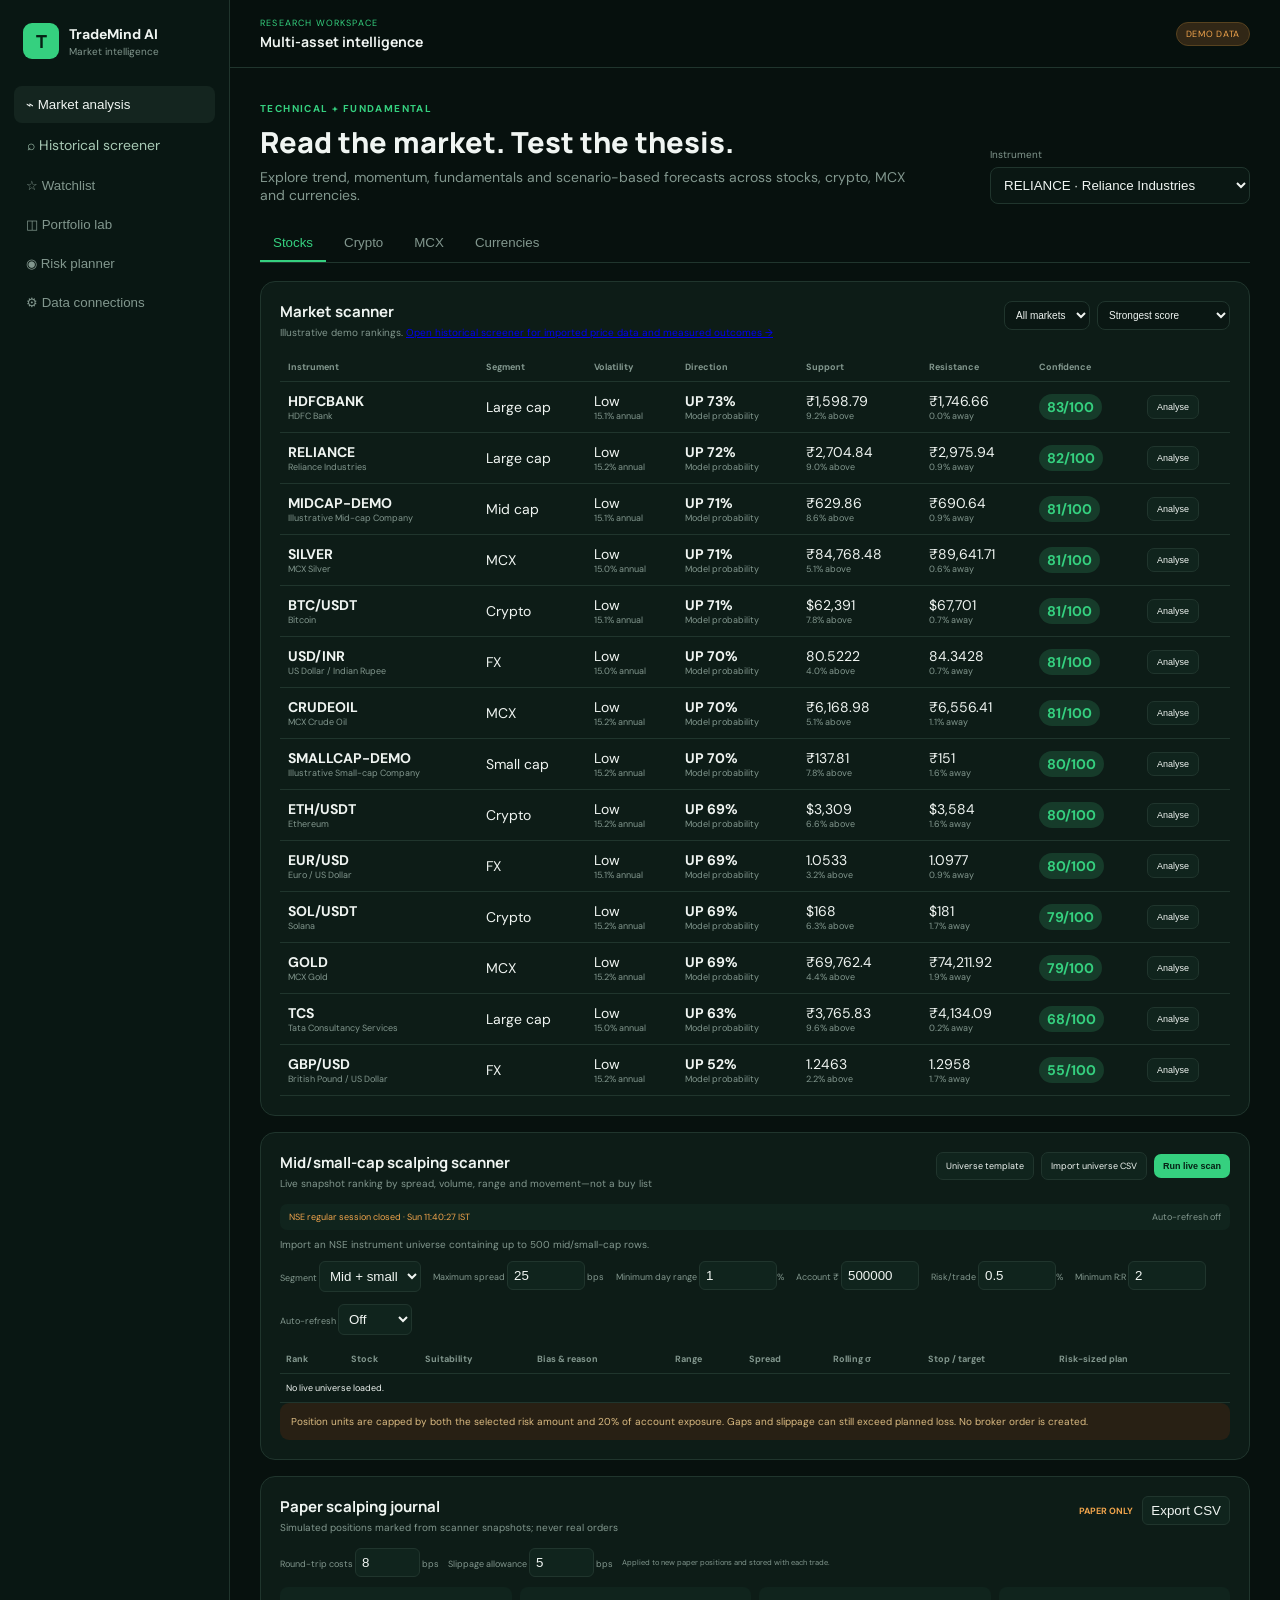
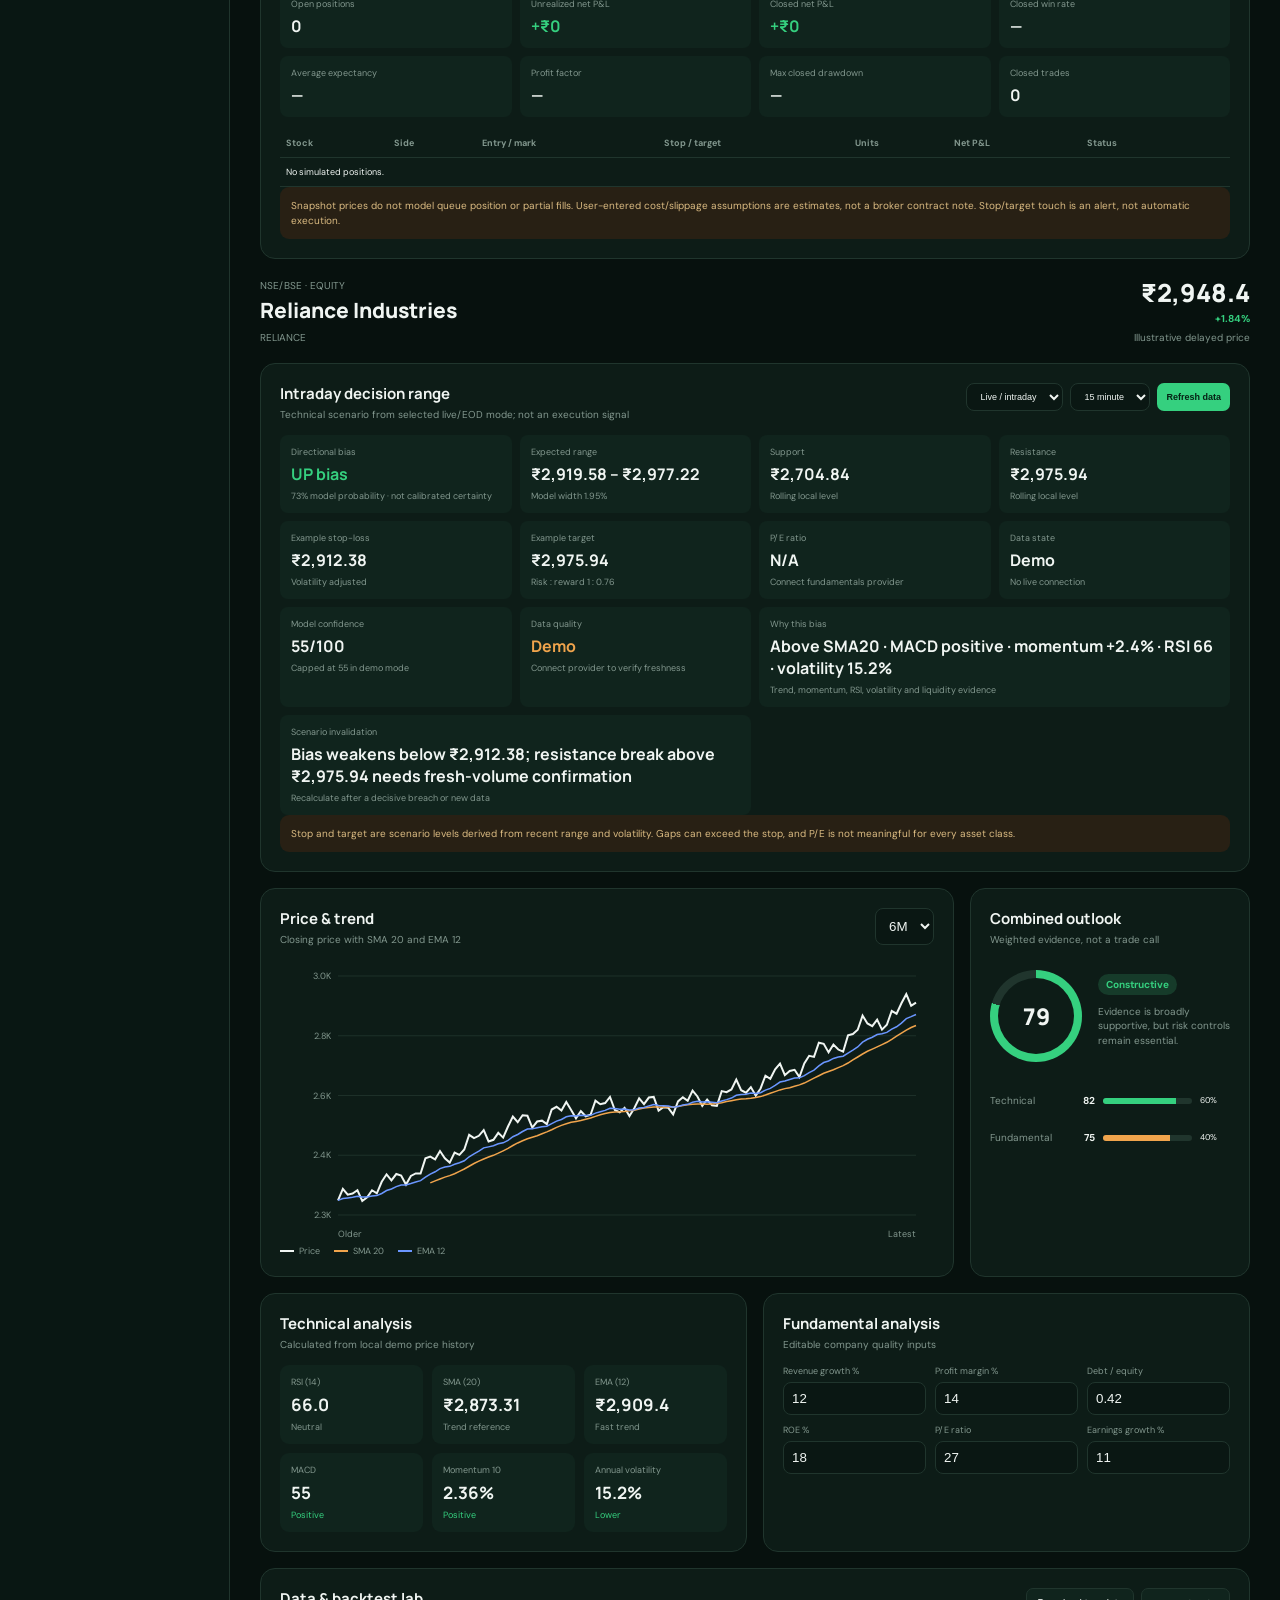
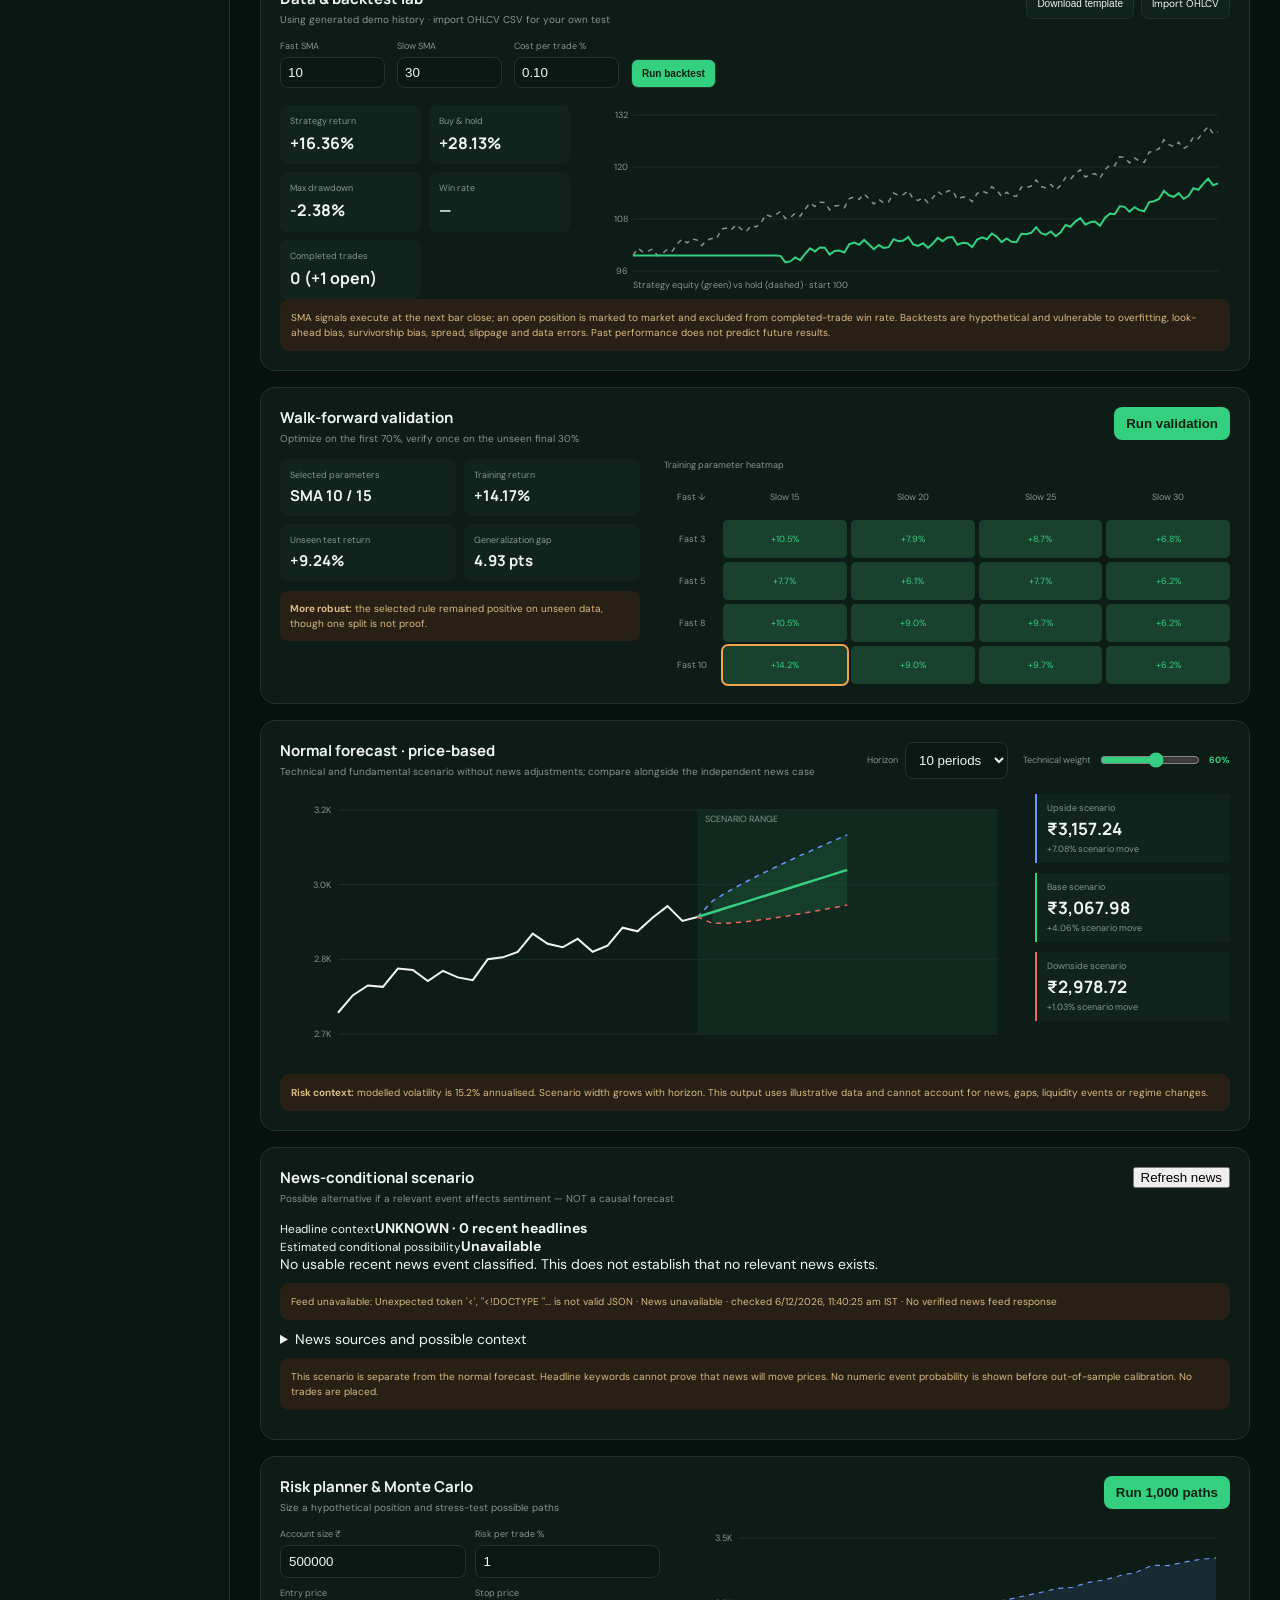
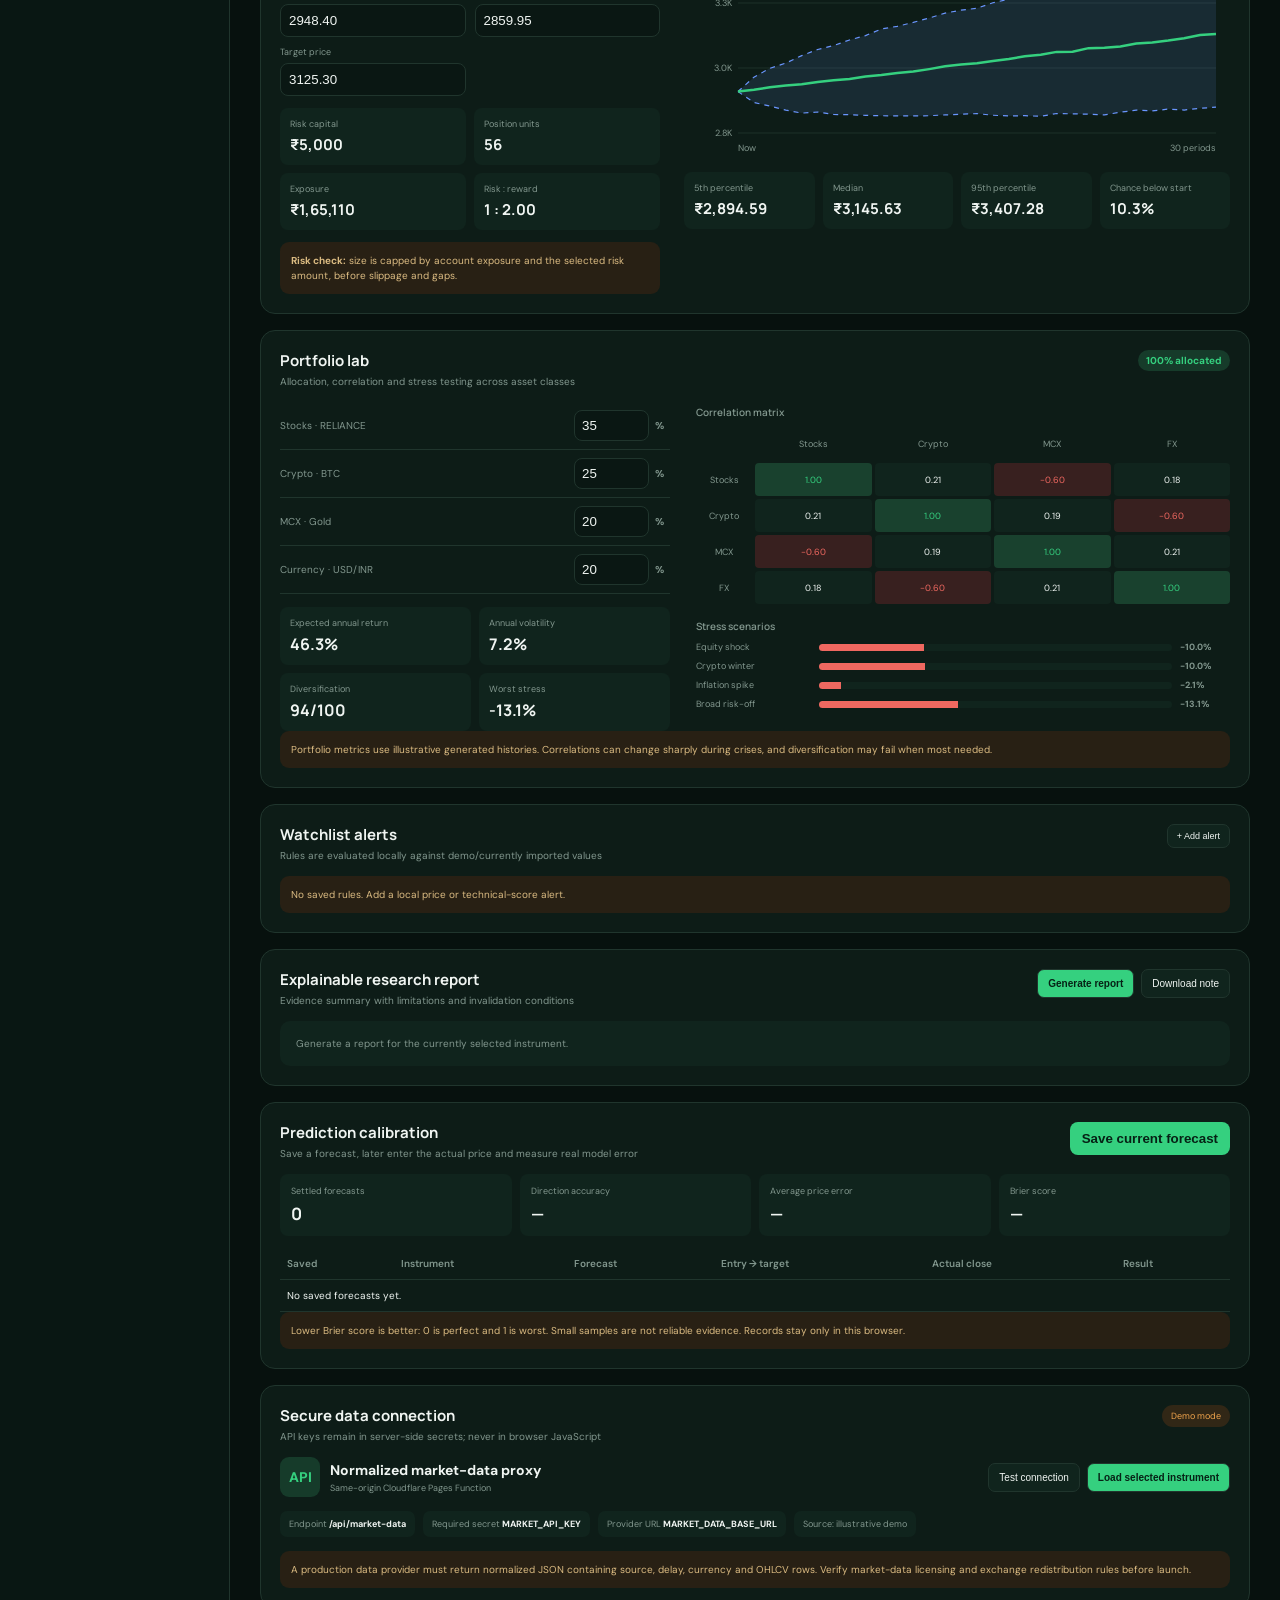
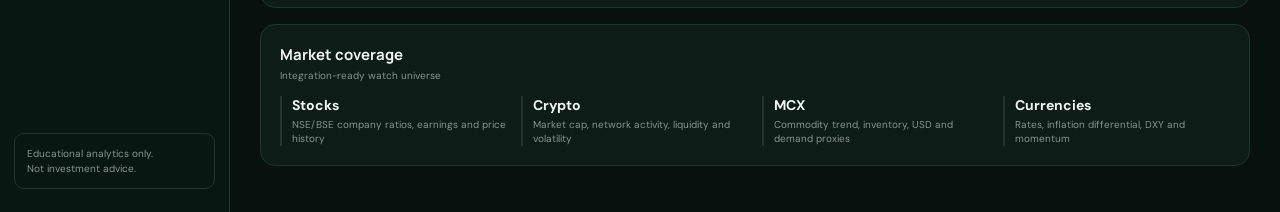
==== commit 7b884eaa: "feat(forecast): side-by-side normal and conditional news comparisons" ====
--- a/index.html
+++ b/index.html
@@ -13,7 +13,7 @@
 <div class="analysis-grid"><section class="panel"><div class="panel-head"><div><h3>Technical analysis</h3><p>Calculated from local demo price history</p></div></div><div class="indicator-grid" id="indicators"></div></section><section class="panel"><div class="panel-head"><div><h3>Fundamental analysis</h3><p id="fundamentalSubtitle">Editable company inputs</p></div></div><div class="fund-grid" id="fundamentalInputs"></div></section></div>
 <section class="panel data-lab"><div class="panel-head"><div><h3>Data & backtest lab</h3><p id="dataStatus">Using generated demo history · import OHLCV CSV for your own test</p></div><div class="data-actions"><button id="templateButton">Download template</button><label for="ohlcvFile">Import OHLCV</label><input id="ohlcvFile" type="file" accept=".csv,text/csv" hidden></div></div><div class="backtest-controls"><label>Fast SMA <input id="fastPeriod" type="number" min="2" max="100" value="10"></label><label>Slow SMA <input id="slowPeriod" type="number" min="3" max="200" value="30"></label><label>Cost per trade % <input id="tradeCost" type="number" min="0" max="5" step="0.05" value="0.10"></label><button id="runBacktest">Run backtest</button></div><div class="backtest-grid"><div class="backtest-stats"><div><span>Strategy return</span><strong id="strategyReturn">—</strong></div><div><span>Buy & hold</span><strong id="holdReturn">—</strong></div><div><span>Max drawdown</span><strong id="maxDrawdown">—</strong></div><div><span>Win rate</span><strong id="winRate">—</strong></div><div><span>Completed trades</span><strong id="tradeCount">—</strong></div></div><div id="equityChart" class="equity-chart" role="img" aria-label="Backtest equity curve"></div></div><div class="risk-note">SMA signals execute at the next bar close; an open position is marked to market and excluded from completed-trade win rate. Backtests are hypothetical and vulnerable to overfitting, look-ahead bias, survivorship bias, spread, slippage and data errors. Past performance does not predict future results.</div></section>
 <section class="panel validation-lab"><div class="panel-head"><div><h3>Walk-forward validation</h3><p>Optimize on the first 70%, verify once on the unseen final 30%</p></div><button id="validateButton">Run validation</button></div><div class="validation-layout"><div><div class="validation-stats"><div><span>Selected parameters</span><strong id="selectedParams">—</strong></div><div><span>Training return</span><strong id="trainingReturn">—</strong></div><div><span>Unseen test return</span><strong id="testReturn">—</strong></div><div><span>Generalization gap</span><strong id="generalizationGap">—</strong></div></div><div class="validation-verdict" id="validationVerdict">Run the validation to measure robustness.</div></div><div><div class="heatmap-label">Training parameter heatmap</div><div id="parameterHeatmap" class="parameter-heatmap"></div></div></div></section>
-<section class="panel forecast-panel"><div class="panel-head"><div><h3>Scenario forecast</h3><p>Trend projection with uncertainty bands; never a guaranteed target</p></div><div class="forecast-controls"><label>Horizon <select id="horizon"><option value="5">5 periods</option><option value="10" selected>10 periods</option><option value="20">20 periods</option></select></label><label>Technical weight <input id="techWeight" type="range" min="30" max="80" value="60"><b id="weightValue">60%</b></label></div></div><div class="forecast-grid"><div id="forecastChart" class="chart" role="img" aria-label="Price scenario forecast chart"></div><aside><div class="scenario bull"><span>Upside scenario</span><strong id="bullTarget">—</strong><small id="bullMove">—</small></div><div class="scenario base"><span>Base scenario</span><strong id="baseTarget">—</strong><small id="baseMove">—</small></div><div class="scenario bear"><span>Downside scenario</span><strong id="bearTarget">—</strong><small id="bearMove">—</small></div></aside></div><div class="risk-note" id="riskNote"></div></section>
+<section class="panel forecast-panel"><div class="panel-head"><div><h3>Normal forecast · price-based</h3><p>Technical and fundamental scenario without news adjustments; compare alongside the independent news case</p></div><div class="forecast-controls"><label>Horizon <select id="horizon"><option value="5">5 periods</option><option value="10" selected>10 periods</option><option value="20">20 periods</option></select></label><label>Technical weight <input id="techWeight" type="range" min="30" max="80" value="60"><b id="weightValue">60%</b></label></div></div><div class="forecast-grid"><div id="forecastChart" class="chart" role="img" aria-label="Price scenario forecast chart"></div><aside><div class="scenario bull"><span>Upside scenario</span><strong id="bullTarget">—</strong><small id="bullMove">—</small></div><div class="scenario base"><span>Base scenario</span><strong id="baseTarget">—</strong><small id="baseMove">—</small></div><div class="scenario bear"><span>Downside scenario</span><strong id="bearTarget">—</strong><small id="bearMove">—</small></div></aside></div><div class="risk-note" id="riskNote"></div></section>
 <section class="panel risk-planner"><div class="panel-head"><div><h3>Risk planner & Monte Carlo</h3><p>Size a hypothetical position and stress-test possible paths</p></div><button id="simulateButton">Run 1,000 paths</button></div><div class="risk-layout"><div><div class="risk-inputs"><label>Account size ₹<input id="accountSize" type="number" min="1000" value="500000"></label><label>Risk per trade %<input id="riskPercent" type="number" min="0.1" max="10" step="0.1" value="1"></label><label>Entry price<input id="entryPrice" type="number" min="0" step="0.01"></label><label>Stop price<input id="stopPrice" type="number" min="0" step="0.01"></label><label>Target price<input id="targetPrice" type="number" min="0" step="0.01"></label></div><div class="risk-results"><div><span>Risk capital</span><strong id="riskCapital">—</strong></div><div><span>Position units</span><strong id="positionUnits">—</strong></div><div><span>Exposure</span><strong id="positionExposure">—</strong></div><div><span>Risk : reward</span><strong id="riskReward">—</strong></div></div><div class="risk-note" id="sizeWarning"></div></div><div><div id="monteChart" class="monte-chart" role="img" aria-label="Monte Carlo percentile paths"></div><div class="monte-stats"><div><span>5th percentile</span><strong id="p05">—</strong></div><div><span>Median</span><strong id="p50">—</strong></div><div><span>95th percentile</span><strong id="p95">—</strong></div><div><span>Chance below start</span><strong id="lossProbability">—</strong></div></div></div></div></section>
 <section class="panel portfolio-lab"><div class="panel-head"><div><h3>Portfolio lab</h3><p>Allocation, correlation and stress testing across asset classes</p></div><span id="weightStatus" class="signal">100% allocated</span></div><div class="portfolio-layout"><div><div class="allocation-list" id="allocationList"><label><span>Stocks · RELIANCE</span><input data-weight data-asset="stocks" type="number" min="0" max="100" value="35"><b>%</b></label><label><span>Crypto · BTC</span><input data-weight data-asset="crypto" type="number" min="0" max="100" value="25"><b>%</b></label><label><span>MCX · Gold</span><input data-weight data-asset="mcx" type="number" min="0" max="100" value="20"><b>%</b></label><label><span>Currency · USD/INR</span><input data-weight data-asset="forex" type="number" min="0" max="100" value="20"><b>%</b></label></div><div class="portfolio-stats"><div><span>Expected annual return</span><strong id="portfolioReturn">—</strong></div><div><span>Annual volatility</span><strong id="portfolioVol">—</strong></div><div><span>Diversification</span><strong id="diversification">—</strong></div><div><span>Worst stress</span><strong id="worstStress">—</strong></div></div></div><div><h4>Correlation matrix</h4><div id="correlationMatrix" class="correlation-matrix"></div><h4>Stress scenarios</h4><div id="stressBars" class="stress-bars"></div></div></div><div class="risk-note">Portfolio metrics use illustrative generated histories. Correlations can change sharply during crises, and diversification may fail when most needed.</div></section>
 <section class="panel alerts-panel"><div class="panel-head"><div><h3>Watchlist alerts</h3><p>Rules are evaluated locally against demo/currently imported values</p></div><button id="addAlert">+ Add alert</button></div><div id="alertList" class="alert-list"></div></section>
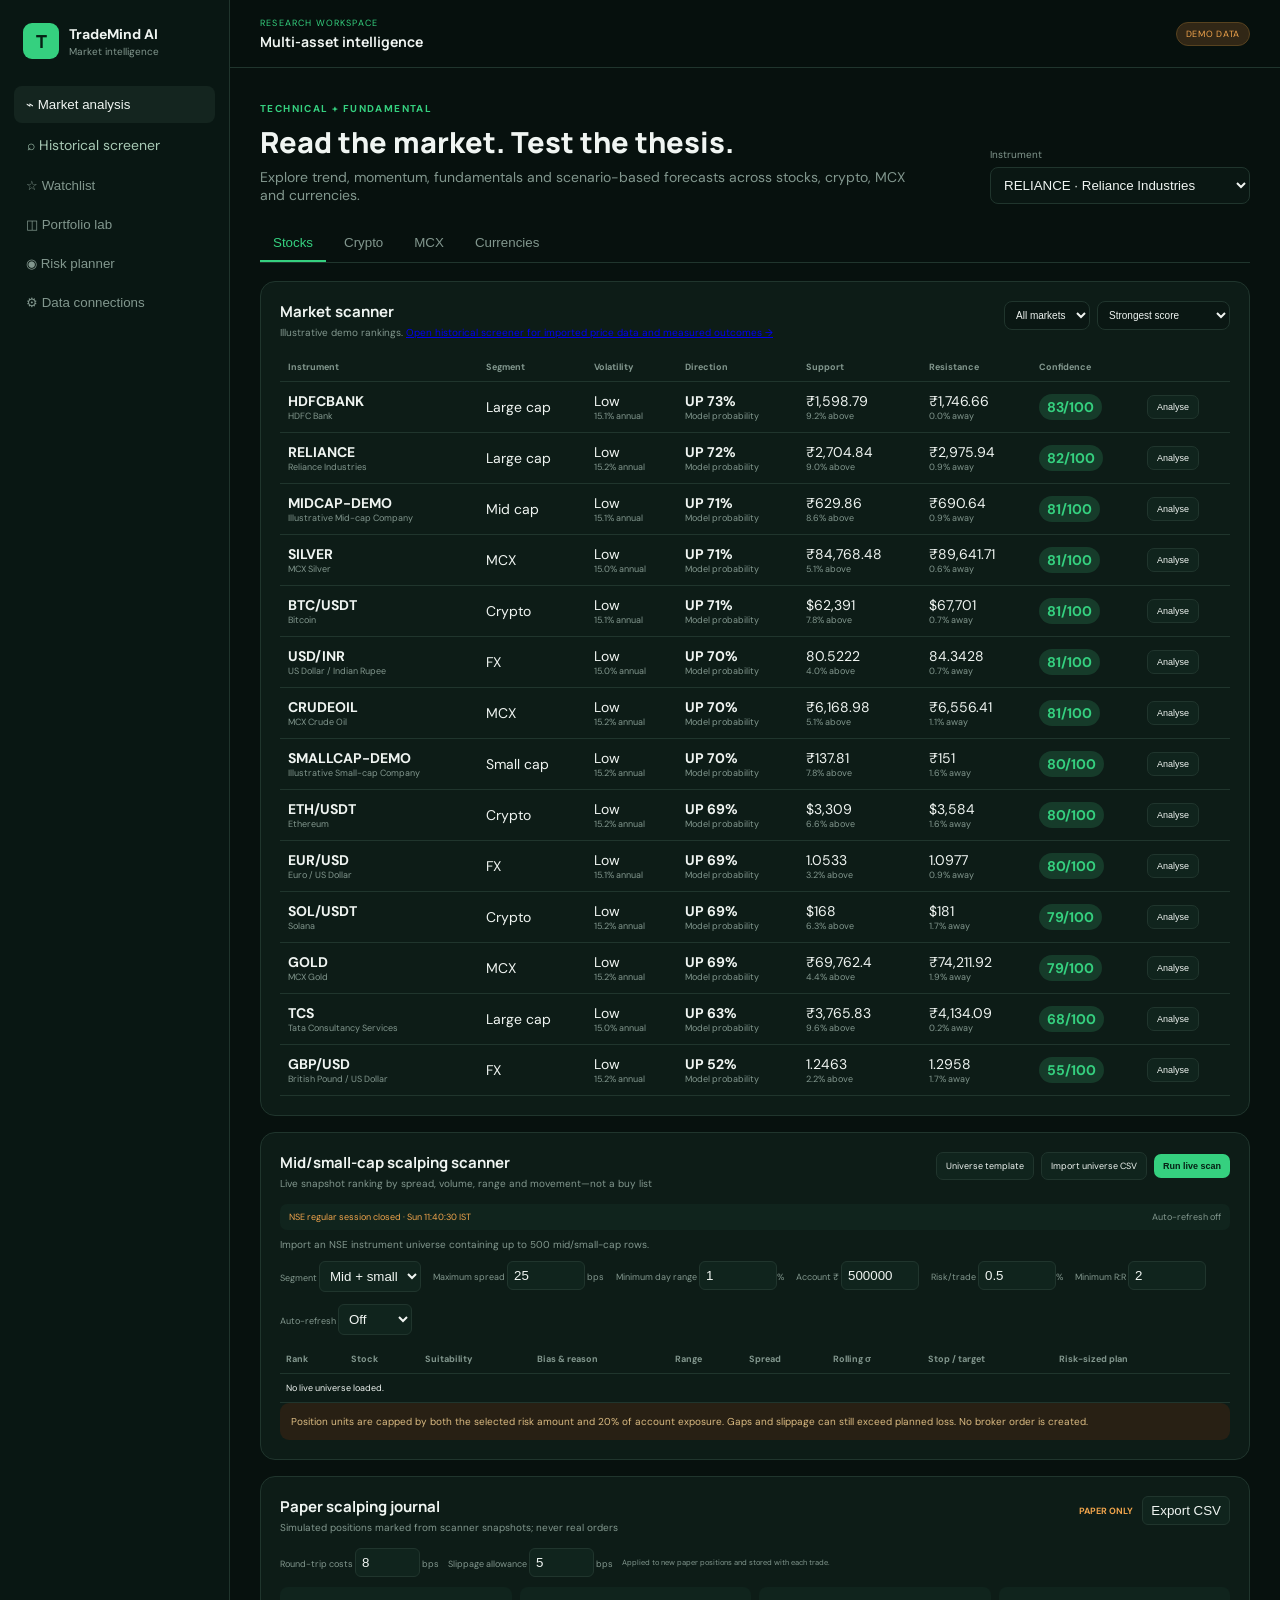
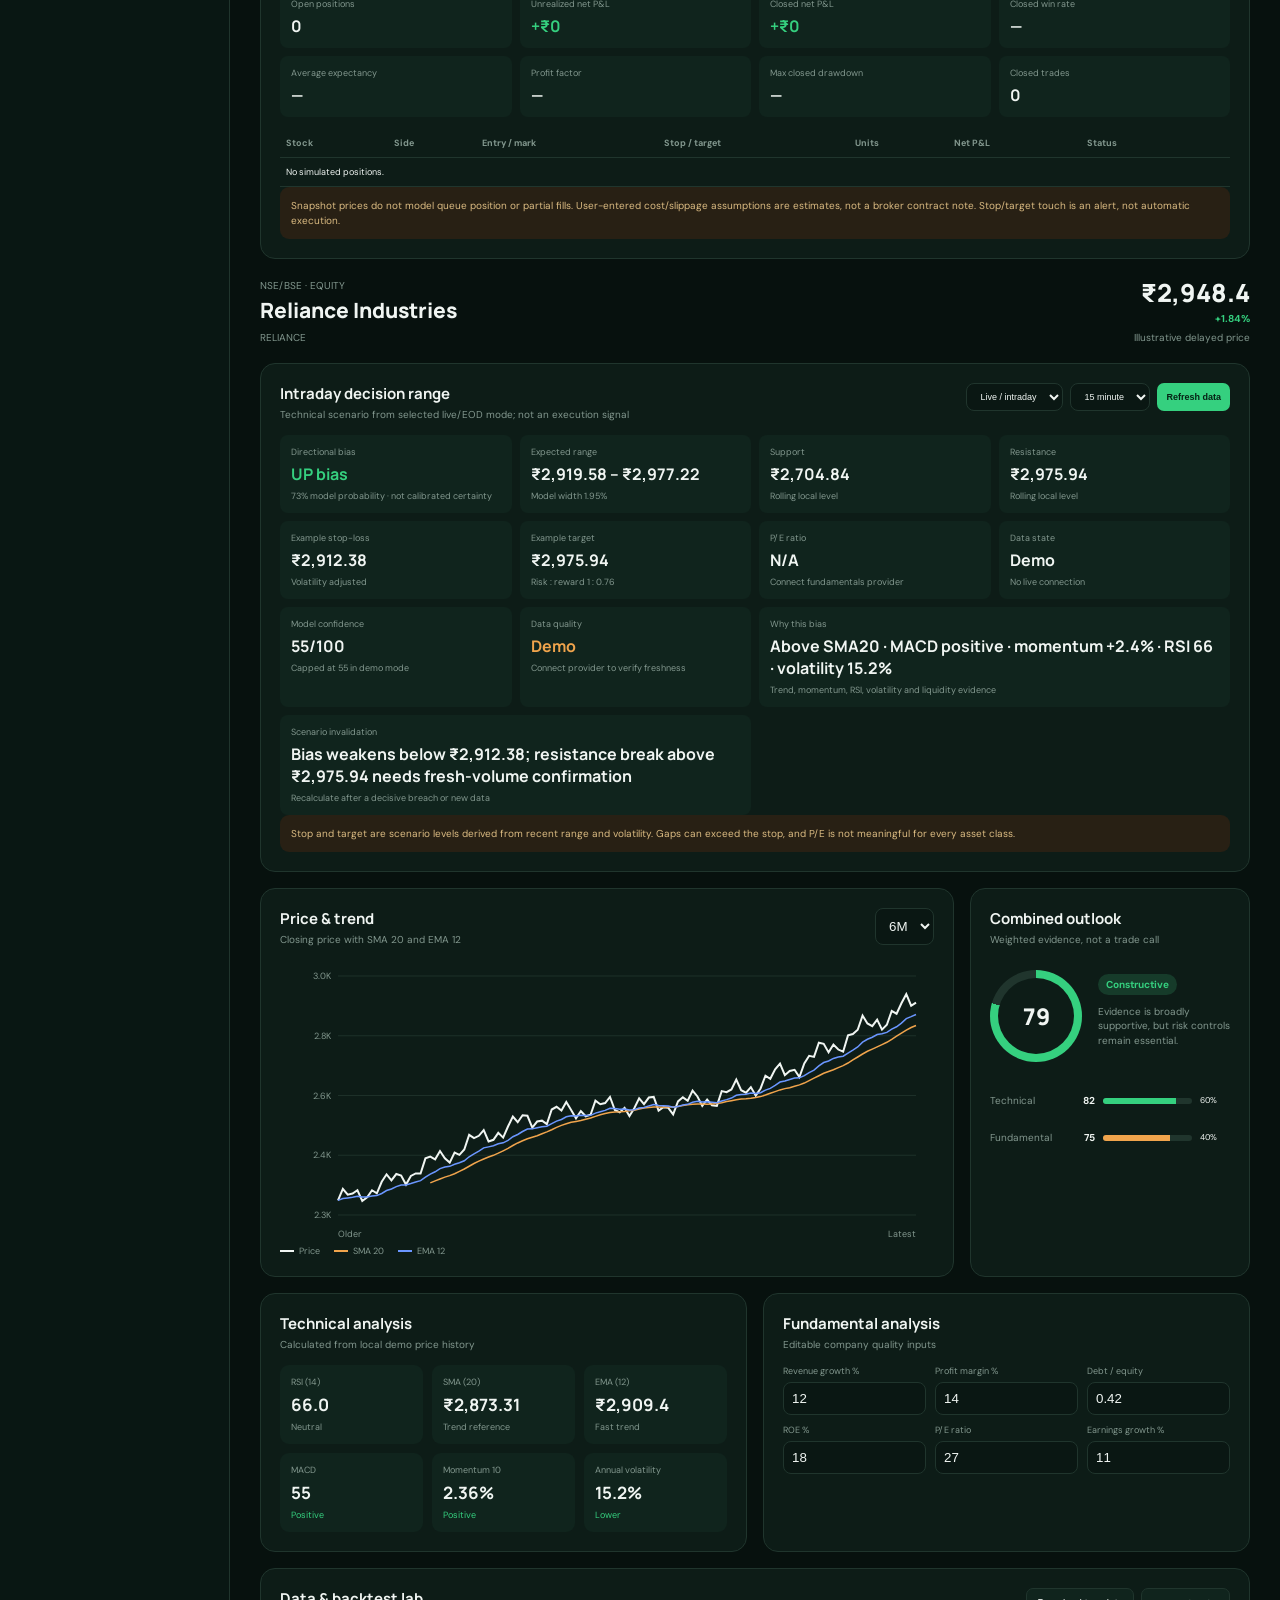
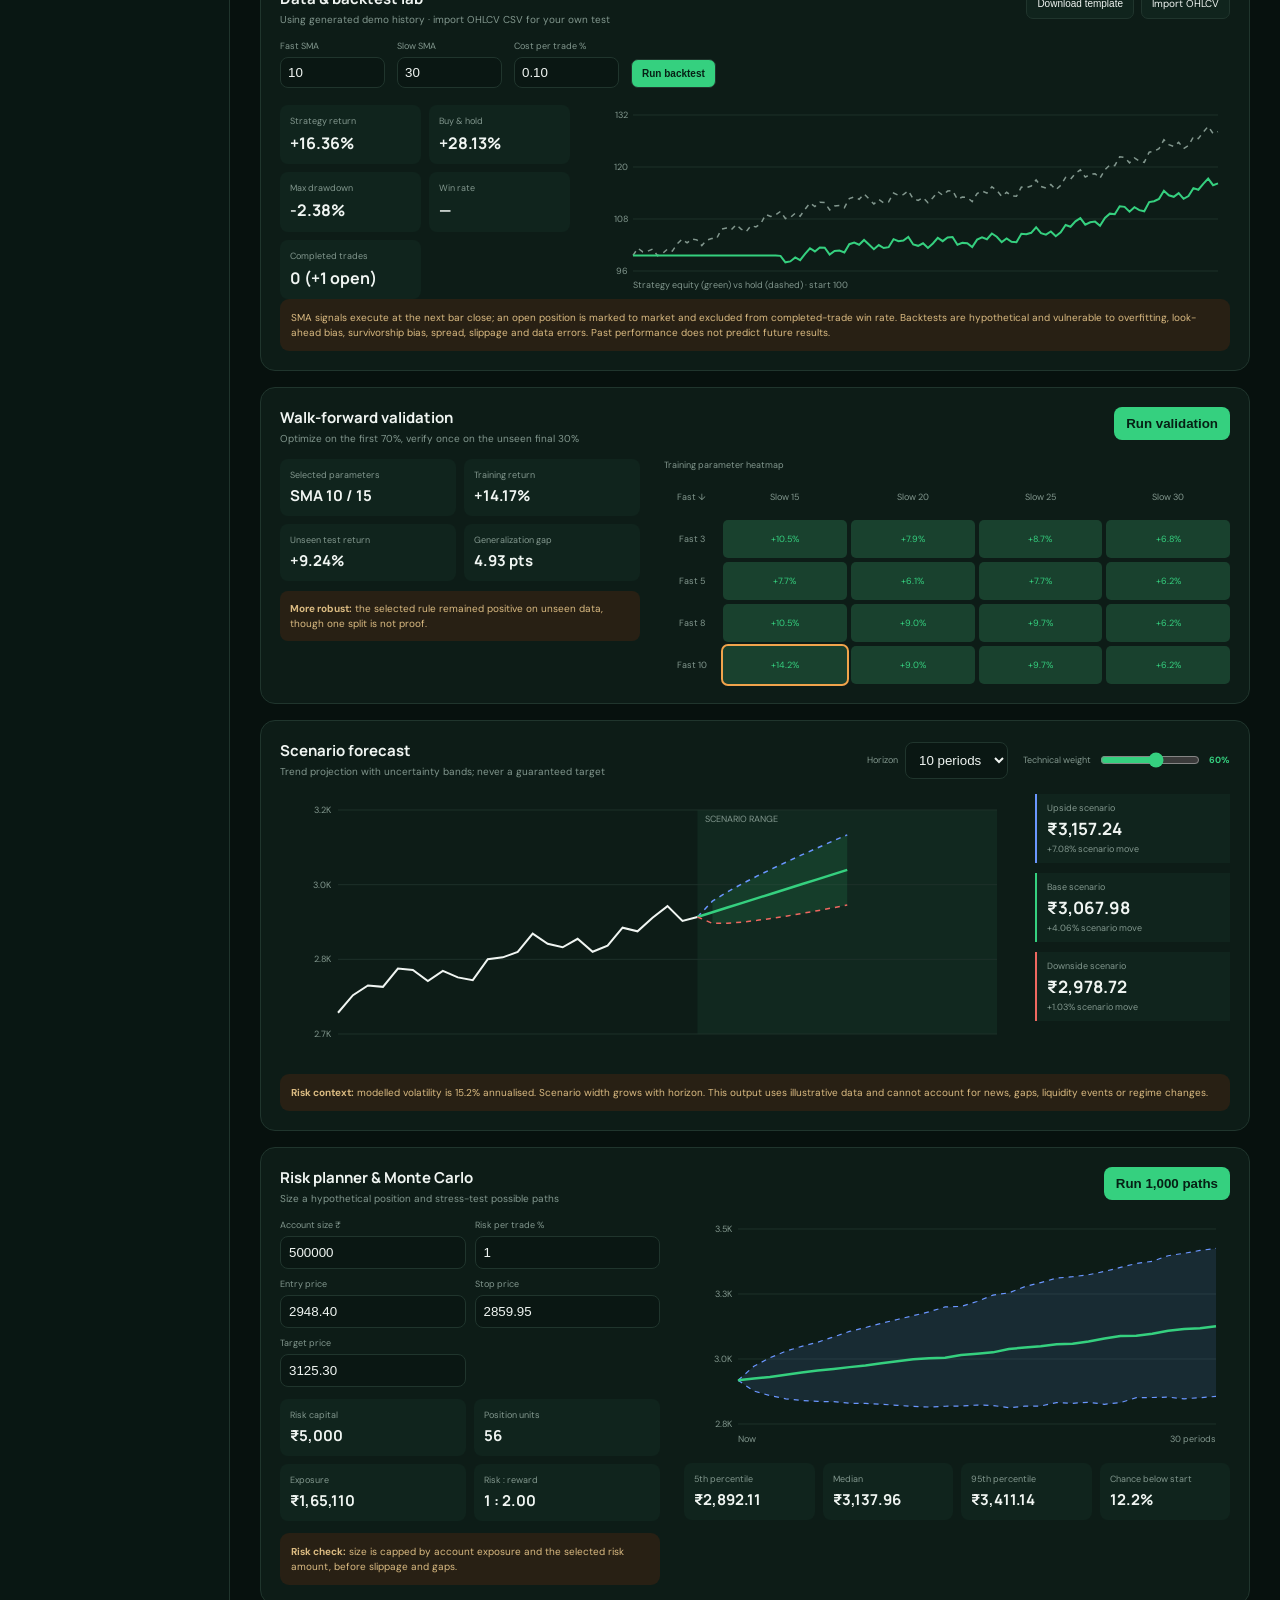
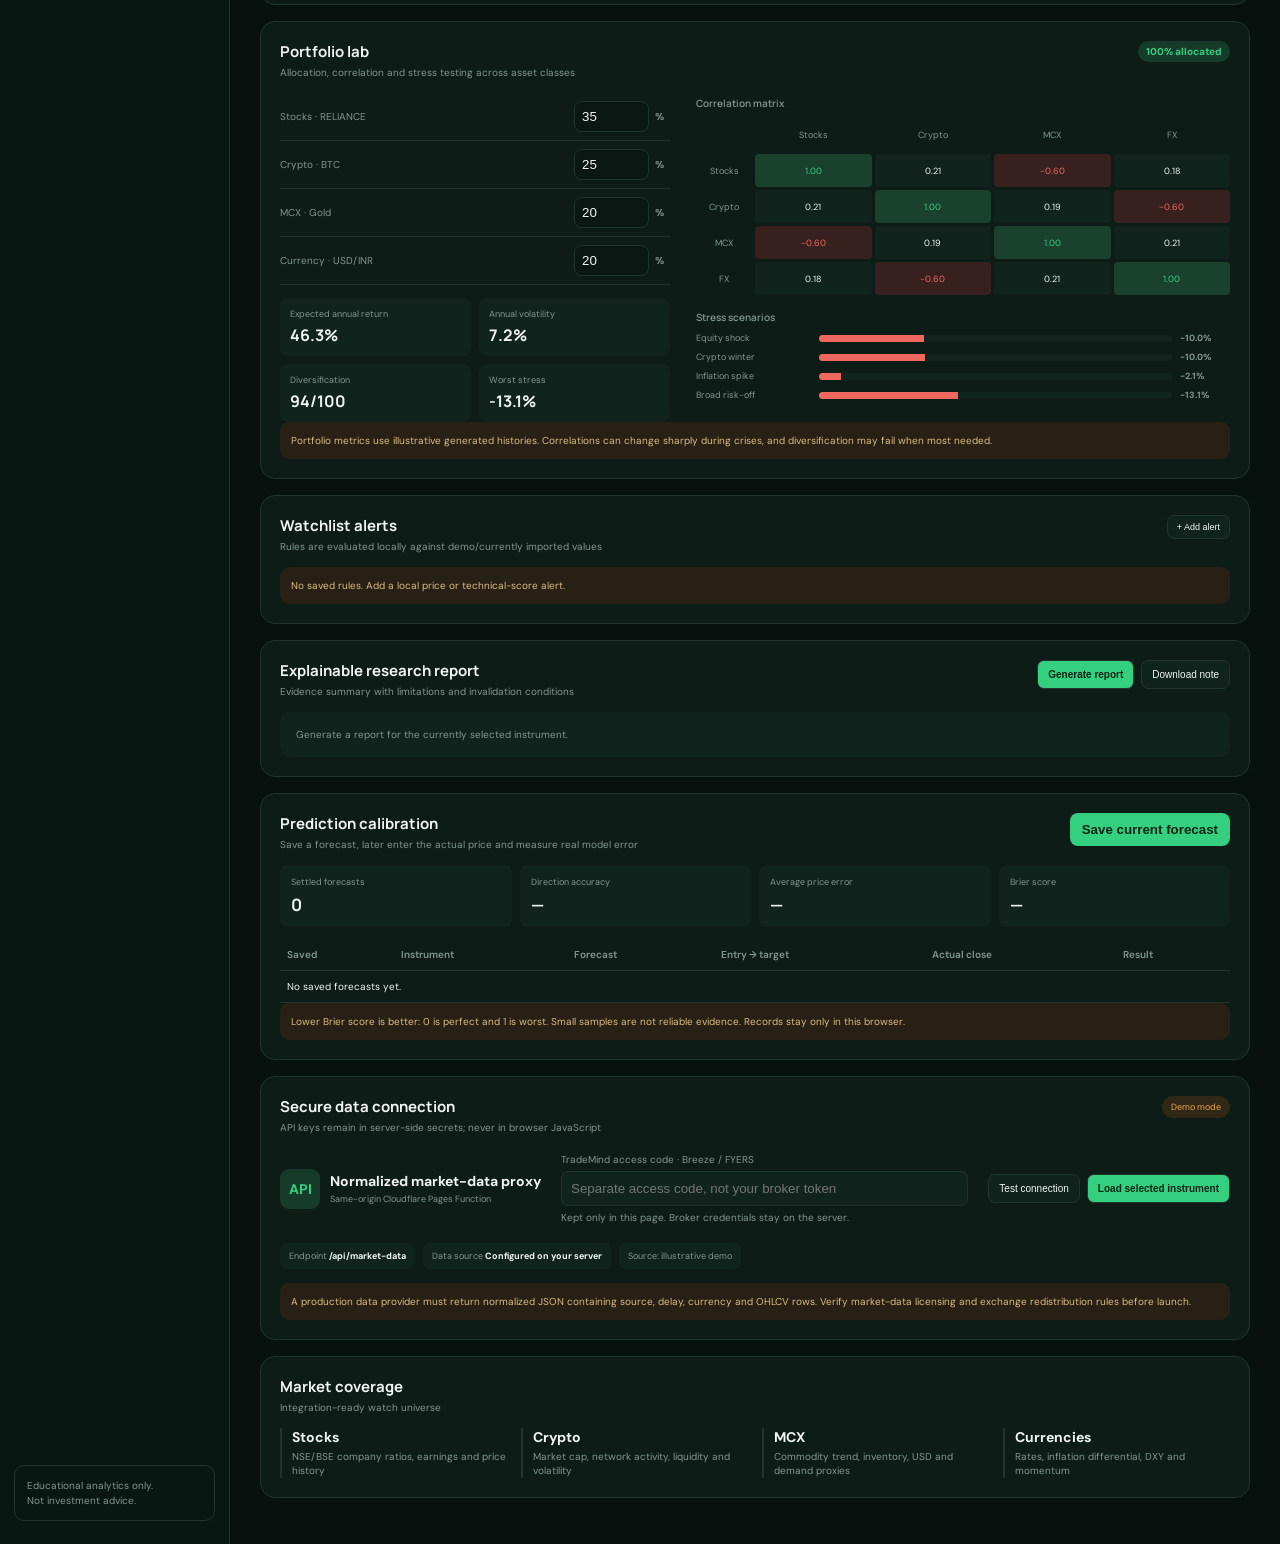
==== commit 09ceba68: "Merge 0de97be0183a493da71f39b64e56656ca43f66e0 into 8a9c606b77b747897ea464557753567884e8e89c" ====
--- a/index.html
+++ b/index.html
@@ -13,12 +13,12 @@
 <div class="analysis-grid"><section class="panel"><div class="panel-head"><div><h3>Technical analysis</h3><p>Calculated from local demo price history</p></div></div><div class="indicator-grid" id="indicators"></div></section><section class="panel"><div class="panel-head"><div><h3>Fundamental analysis</h3><p id="fundamentalSubtitle">Editable company inputs</p></div></div><div class="fund-grid" id="fundamentalInputs"></div></section></div>
 <section class="panel data-lab"><div class="panel-head"><div><h3>Data & backtest lab</h3><p id="dataStatus">Using generated demo history · import OHLCV CSV for your own test</p></div><div class="data-actions"><button id="templateButton">Download template</button><label for="ohlcvFile">Import OHLCV</label><input id="ohlcvFile" type="file" accept=".csv,text/csv" hidden></div></div><div class="backtest-controls"><label>Fast SMA <input id="fastPeriod" type="number" min="2" max="100" value="10"></label><label>Slow SMA <input id="slowPeriod" type="number" min="3" max="200" value="30"></label><label>Cost per trade % <input id="tradeCost" type="number" min="0" max="5" step="0.05" value="0.10"></label><button id="runBacktest">Run backtest</button></div><div class="backtest-grid"><div class="backtest-stats"><div><span>Strategy return</span><strong id="strategyReturn">—</strong></div><div><span>Buy & hold</span><strong id="holdReturn">—</strong></div><div><span>Max drawdown</span><strong id="maxDrawdown">—</strong></div><div><span>Win rate</span><strong id="winRate">—</strong></div><div><span>Completed trades</span><strong id="tradeCount">—</strong></div></div><div id="equityChart" class="equity-chart" role="img" aria-label="Backtest equity curve"></div></div><div class="risk-note">SMA signals execute at the next bar close; an open position is marked to market and excluded from completed-trade win rate. Backtests are hypothetical and vulnerable to overfitting, look-ahead bias, survivorship bias, spread, slippage and data errors. Past performance does not predict future results.</div></section>
 <section class="panel validation-lab"><div class="panel-head"><div><h3>Walk-forward validation</h3><p>Optimize on the first 70%, verify once on the unseen final 30%</p></div><button id="validateButton">Run validation</button></div><div class="validation-layout"><div><div class="validation-stats"><div><span>Selected parameters</span><strong id="selectedParams">—</strong></div><div><span>Training return</span><strong id="trainingReturn">—</strong></div><div><span>Unseen test return</span><strong id="testReturn">—</strong></div><div><span>Generalization gap</span><strong id="generalizationGap">—</strong></div></div><div class="validation-verdict" id="validationVerdict">Run the validation to measure robustness.</div></div><div><div class="heatmap-label">Training parameter heatmap</div><div id="parameterHeatmap" class="parameter-heatmap"></div></div></div></section>
-<section class="panel forecast-panel"><div class="panel-head"><div><h3>Normal forecast · price-based</h3><p>Technical and fundamental scenario without news adjustments; compare alongside the independent news case</p></div><div class="forecast-controls"><label>Horizon <select id="horizon"><option value="5">5 periods</option><option value="10" selected>10 periods</option><option value="20">20 periods</option></select></label><label>Technical weight <input id="techWeight" type="range" min="30" max="80" value="60"><b id="weightValue">60%</b></label></div></div><div class="forecast-grid"><div id="forecastChart" class="chart" role="img" aria-label="Price scenario forecast chart"></div><aside><div class="scenario bull"><span>Upside scenario</span><strong id="bullTarget">—</strong><small id="bullMove">—</small></div><div class="scenario base"><span>Base scenario</span><strong id="baseTarget">—</strong><small id="baseMove">—</small></div><div class="scenario bear"><span>Downside scenario</span><strong id="bearTarget">—</strong><small id="bearMove">—</small></div></aside></div><div class="risk-note" id="riskNote"></div></section>
+<section class="panel forecast-panel"><div class="panel-head"><div><h3>Scenario forecast</h3><p>Trend projection with uncertainty bands; never a guaranteed target</p></div><div class="forecast-controls"><label>Horizon <select id="horizon"><option value="5">5 periods</option><option value="10" selected>10 periods</option><option value="20">20 periods</option></select></label><label>Technical weight <input id="techWeight" type="range" min="30" max="80" value="60"><b id="weightValue">60%</b></label></div></div><div class="forecast-grid"><div id="forecastChart" class="chart" role="img" aria-label="Price scenario forecast chart"></div><aside><div class="scenario bull"><span>Upside scenario</span><strong id="bullTarget">—</strong><small id="bullMove">—</small></div><div class="scenario base"><span>Base scenario</span><strong id="baseTarget">—</strong><small id="baseMove">—</small></div><div class="scenario bear"><span>Downside scenario</span><strong id="bearTarget">—</strong><small id="bearMove">—</small></div></aside></div><div class="risk-note" id="riskNote"></div></section>
 <section class="panel risk-planner"><div class="panel-head"><div><h3>Risk planner & Monte Carlo</h3><p>Size a hypothetical position and stress-test possible paths</p></div><button id="simulateButton">Run 1,000 paths</button></div><div class="risk-layout"><div><div class="risk-inputs"><label>Account size ₹<input id="accountSize" type="number" min="1000" value="500000"></label><label>Risk per trade %<input id="riskPercent" type="number" min="0.1" max="10" step="0.1" value="1"></label><label>Entry price<input id="entryPrice" type="number" min="0" step="0.01"></label><label>Stop price<input id="stopPrice" type="number" min="0" step="0.01"></label><label>Target price<input id="targetPrice" type="number" min="0" step="0.01"></label></div><div class="risk-results"><div><span>Risk capital</span><strong id="riskCapital">—</strong></div><div><span>Position units</span><strong id="positionUnits">—</strong></div><div><span>Exposure</span><strong id="positionExposure">—</strong></div><div><span>Risk : reward</span><strong id="riskReward">—</strong></div></div><div class="risk-note" id="sizeWarning"></div></div><div><div id="monteChart" class="monte-chart" role="img" aria-label="Monte Carlo percentile paths"></div><div class="monte-stats"><div><span>5th percentile</span><strong id="p05">—</strong></div><div><span>Median</span><strong id="p50">—</strong></div><div><span>95th percentile</span><strong id="p95">—</strong></div><div><span>Chance below start</span><strong id="lossProbability">—</strong></div></div></div></div></section>
 <section class="panel portfolio-lab"><div class="panel-head"><div><h3>Portfolio lab</h3><p>Allocation, correlation and stress testing across asset classes</p></div><span id="weightStatus" class="signal">100% allocated</span></div><div class="portfolio-layout"><div><div class="allocation-list" id="allocationList"><label><span>Stocks · RELIANCE</span><input data-weight data-asset="stocks" type="number" min="0" max="100" value="35"><b>%</b></label><label><span>Crypto · BTC</span><input data-weight data-asset="crypto" type="number" min="0" max="100" value="25"><b>%</b></label><label><span>MCX · Gold</span><input data-weight data-asset="mcx" type="number" min="0" max="100" value="20"><b>%</b></label><label><span>Currency · USD/INR</span><input data-weight data-asset="forex" type="number" min="0" max="100" value="20"><b>%</b></label></div><div class="portfolio-stats"><div><span>Expected annual return</span><strong id="portfolioReturn">—</strong></div><div><span>Annual volatility</span><strong id="portfolioVol">—</strong></div><div><span>Diversification</span><strong id="diversification">—</strong></div><div><span>Worst stress</span><strong id="worstStress">—</strong></div></div></div><div><h4>Correlation matrix</h4><div id="correlationMatrix" class="correlation-matrix"></div><h4>Stress scenarios</h4><div id="stressBars" class="stress-bars"></div></div></div><div class="risk-note">Portfolio metrics use illustrative generated histories. Correlations can change sharply during crises, and diversification may fail when most needed.</div></section>
 <section class="panel alerts-panel"><div class="panel-head"><div><h3>Watchlist alerts</h3><p>Rules are evaluated locally against demo/currently imported values</p></div><button id="addAlert">+ Add alert</button></div><div id="alertList" class="alert-list"></div></section>
 <section class="panel report-panel"><div class="panel-head"><div><h3>Explainable research report</h3><p>Evidence summary with limitations and invalidation conditions</p></div><div class="report-actions"><button id="generateReport">Generate report</button><button id="downloadReport">Download note</button></div></div><div id="researchReport" class="research-report"><div class="report-empty">Generate a report for the currently selected instrument.</div></div></section>
 <section class="panel calibration-panel"><div class="panel-head"><div><h3>Prediction calibration</h3><p>Save a forecast, later enter the actual price and measure real model error</p></div><button id="saveForecast" class="calibration-save">Save current forecast</button></div><div class="calibration-metrics"><div><span>Settled forecasts</span><strong id="settledForecasts">0</strong></div><div><span>Direction accuracy</span><strong id="directionAccuracy">—</strong></div><div><span>Average price error</span><strong id="averageForecastError">—</strong></div><div><span>Brier score</span><strong id="brierScore">—</strong></div></div><div class="calibration-table-wrap"><table class="calibration-table"><thead><tr><th>Saved</th><th>Instrument</th><th>Forecast</th><th>Entry → target</th><th>Actual close</th><th>Result</th></tr></thead><tbody id="calibrationRows"><tr><td colspan="6">No saved forecasts yet.</td></tr></tbody></table></div><div class="risk-note">Lower Brier score is better: 0 is perfect and 1 is worst. Small samples are not reliable evidence. Records stay only in this browser.</div></section>
-<section class="panel connection-panel"><div class="panel-head"><div><h3>Secure data connection</h3><p>API keys remain in server-side secrets; never in browser JavaScript</p></div><span id="connectionStatus" class="connection-status">Demo mode</span></div><div class="connection-layout"><div class="connection-source"><div class="source-logo">API</div><div><b>Normalized market-data proxy</b><span>Same-origin Cloudflare Pages Function</span></div></div><div class="connection-actions"><button id="testConnection">Test connection</button><button id="loadLiveData">Load selected instrument</button></div></div><div class="connection-meta"><span>Endpoint <b>/api/market-data</b></span><span>Required secret <b>MARKET_API_KEY</b></span><span>Provider URL <b>MARKET_DATA_BASE_URL</b></span><span id="sourceMetadata">Source: illustrative demo</span></div><div class="risk-note">A production data provider must return normalized JSON containing source, delay, currency and OHLCV rows. Verify market-data licensing and exchange redistribution rules before launch.</div></section>
+<section class="panel connection-panel"><div class="panel-head"><div><h3>Secure data connection</h3><p>API keys remain in server-side secrets; never in browser JavaScript</p></div><span id="connectionStatus" class="connection-status">Demo mode</span></div><div class="connection-layout"><div class="connection-source"><div class="source-logo">API</div><div><b>Normalized market-data proxy</b><span>Same-origin Cloudflare Pages Function</span></div></div><div class="connection-access"><label for="dashboardMarketAccess">TradeMind access code · Breeze / FYERS</label><input id="dashboardMarketAccess" type="password" autocomplete="off" placeholder="Separate access code, not your broker token"><small>Kept only in this page. Broker credentials stay on the server.</small></div><div class="connection-actions"><button id="testConnection">Test connection</button><button id="loadLiveData">Load selected instrument</button></div></div><div class="connection-meta"><span>Endpoint <b>/api/market-data</b></span><span>Data source <b>Configured on your server</b></span><span id="sourceMetadata">Source: illustrative demo</span></div><div class="risk-note">A production data provider must return normalized JSON containing source, delay, currency and OHLCV rows. Verify market-data licensing and exchange redistribution rules before launch.</div></section>
 <section class="panel"><div class="panel-head"><div><h3>Market coverage</h3><p>Integration-ready watch universe</p></div></div><div class="coverage"><div><b>Stocks</b><span>NSE/BSE company ratios, earnings and price history</span></div><div><b>Crypto</b><span>Market cap, network activity, liquidity and volatility</span></div><div><b>MCX</b><span>Commodity trend, inventory, USD and demand proxies</span></div><div><b>Currencies</b><span>Rates, inflation differential, DXY and momentum</span></div></div></section>
-</div></main></div><div class="toast" id="toast"></div><script src="backtest-engine.js"></script><script src="news-impact.js"></script><script src="app.js"></script><script src="news-impact-ui.js"></script></body></html>
+</div></main></div><div class="toast" id="toast"></div><script src="backtest-engine.js"></script><script src="app.js"></script></body></html>
--- a/styles.css
+++ b/styles.css
@@ -1 +1,21 @@
 :root{--bg:#07110e;--side:#091713;--panel:#0d1c17;--panel2:#10241d;--line:#20352d;--text:#f0f5f2;--muted:#82978e;--green:#35d07f;--green2:#163b2a;--orange:#f0a44c;--red:#ef6860;--blue:#6a96ff;--radius:15px}*{box-sizing:border-box}body{margin:0;background:var(--bg);color:var(--text);font:14px 'DM Sans',sans-serif}.shell{min-height:100vh;display:grid;grid-template-columns:230px 1fr}aside{background:var(--side);border-right:1px solid var(--line);padding:23px 14px;display:flex;flex-direction:column}.brand{display:flex;align-items:center;gap:10px;color:var(--text);text-decoration:none;padding:0 9px 25px}.brand>span{width:36px;height:36px;border-radius:9px;display:grid;place-items:center;background:var(--green);color:#062115;font:800 18px Manrope}.brand b,.brand small{display:block}.brand small{color:var(--muted);font-size:10px;margin-top:2px}nav button{display:block;width:100%;border:0;background:none;color:var(--muted);padding:11px 12px;text-align:left;border-radius:8px;margin:2px 0}nav button.active,nav button:hover{background:#14251f;color:var(--text)}.disclaimer{margin-top:auto;border:1px solid var(--line);border-radius:10px;padding:12px;color:var(--muted);font-size:10px;line-height:1.5}main{min-width:0}header{height:68px;border-bottom:1px solid var(--line);display:flex;align-items:center;padding:0 30px;gap:12px;position:sticky;top:0;background:rgba(7,17,14,.92);backdrop-filter:blur(10px);z-index:4}header div{flex:1}header small,header strong{display:block}header small{color:var(--green);font-size:9px;letter-spacing:.13em}header strong{font:700 14px Manrope;margin-top:3px}.demo-tag{color:var(--orange);background:#312716;border:1px solid #57421f;border-radius:20px;padding:5px 9px;font-size:9px;letter-spacing:.08em}.mobile{display:none;border:0;background:none;color:var(--text);font-size:20px}.page{max-width:1450px;margin:auto;padding:30px}.hero{display:flex;align-items:flex-end;justify-content:space-between;gap:30px;margin-bottom:21px}.eyebrow{color:var(--green);font-size:10px;font-weight:700;letter-spacing:.14em}.hero h1{font:800 29px Manrope;margin:6px 0}.hero p{color:var(--muted);margin:0;max-width:650px}.asset-search{width:260px}.asset-search label{display:block;color:var(--muted);font-size:10px;margin-bottom:6px}select,input{background:#0a1713;color:var(--text);border:1px solid var(--line);border-radius:8px;padding:9px;outline:none}.asset-search select{width:100%}.market-tabs{display:flex;gap:5px;border-bottom:1px solid var(--line);margin-bottom:18px}.market-tabs button{border:0;background:none;color:var(--muted);padding:10px 13px;border-bottom:2px solid transparent}.market-tabs button.active{color:var(--green);border-color:var(--green)}.quote-row{display:flex;justify-content:space-between;align-items:center;margin-bottom:18px}.quote-row h2{font:800 21px Manrope;margin:3px 0}.quote-row small,.quote-row>div>span{color:var(--muted);font-size:10px}.quote{text-align:right}.quote strong{display:block;font:800 25px Manrope}.quote>span{display:block;color:var(--green);font-weight:700;margin:2px 0}.top-grid{display:grid;grid-template-columns:minmax(0,1.7fr) minmax(280px,.65fr);gap:16px}.panel{background:var(--panel);border:1px solid var(--line);border-radius:var(--radius);padding:19px;margin-bottom:16px}.panel-head{display:flex;justify-content:space-between;align-items:flex-start;gap:14px;margin-bottom:14px}.panel h3{font:700 15px Manrope;margin:0}.panel-head p{color:var(--muted);font-size:10px;margin:4px 0 0}.chart{width:100%;min-height:280px}.chart svg{width:100%;height:auto;display:block}.grid-line{stroke:#1d3029;stroke-width:1}.axis-text{fill:var(--muted);font-size:9px}.price-line{fill:none;stroke:var(--text);stroke-width:2}.sma-line{fill:none;stroke:var(--orange);stroke-width:1.5}.ema-line{fill:none;stroke:var(--blue);stroke-width:1.5}.future-zone{fill:#11281f}.forecast-base{fill:none;stroke:var(--green);stroke-width:2.5}.forecast-band{fill:rgba(53,208,127,.12)}.forecast-bull,.forecast-bear{fill:none;stroke-width:1.5;stroke-dasharray:5 5}.forecast-bull{stroke:var(--blue)}.forecast-bear{stroke:var(--red)}.legend{display:flex;gap:14px;color:var(--muted);font-size:9px}.legend span{display:flex;align-items:center;gap:5px}.legend i{width:14px;height:2px;background:var(--text)}.legend i.sma{background:var(--orange)}.legend i.ema{background:var(--blue)}.score-wrap{display:flex;align-items:center;gap:16px;margin:10px 0 20px}.score-ring{--score:50;width:92px;height:92px;border-radius:50%;display:grid;place-items:center;background:conic-gradient(var(--green) calc(var(--score)*1%),#20352d 0);position:relative;flex:none}.score-ring:after{content:'';position:absolute;inset:8px;background:var(--panel);border-radius:50%}.score-ring strong{position:relative;z-index:1;font:800 23px Manrope}.signal{display:inline-block;color:var(--green);background:var(--green2);border-radius:20px;padding:4px 8px;font-size:10px;font-weight:700}.score-wrap p{color:var(--muted);font-size:10px;line-height:1.45}.weight-row{display:grid;grid-template-columns:105px 1fr 30px;align-items:center;gap:8px;margin:12px 0;font-size:10px}.weight-row span{color:var(--muted)}.weight-row span b{color:var(--text);float:right}.weight-row>div{height:6px;background:#20352d;border-radius:8px;overflow:hidden}.weight-row i{display:block;height:100%;background:var(--green)}.weight-row:nth-child(4) i{background:var(--orange)}.analysis-grid{display:grid;grid-template-columns:1fr 1fr;gap:16px}.indicator-grid{display:grid;grid-template-columns:repeat(3,1fr);gap:9px}.indicator{background:var(--panel2);border-radius:9px;padding:11px}.indicator span,.indicator small{display:block;color:var(--muted);font-size:9px}.indicator strong{display:block;font:700 17px Manrope;margin:5px 0}.indicator small.positive{color:var(--green)}.indicator small.negative{color:var(--red)}.fund-grid{display:grid;grid-template-columns:repeat(3,1fr);gap:9px}.field label{display:block;color:var(--muted);font-size:9px;margin-bottom:5px}.field input{width:100%;padding:8px}.forecast-controls{display:flex;gap:15px;align-items:center}.forecast-controls label{color:var(--muted);font-size:9px;display:flex;align-items:center;gap:7px}.forecast-controls input{width:100px;accent-color:var(--green)}.forecast-controls b{color:var(--green)}.forecast-grid{display:grid;grid-template-columns:1fr 195px;gap:20px}.forecast-grid aside{padding:0;border:0;background:none}.scenario{border-left:2px solid var(--green);padding:8px 10px;margin-bottom:10px;background:var(--panel2)}.scenario.bull{border-color:var(--blue)}.scenario.bear{border-color:var(--red)}.scenario span,.scenario small{display:block;color:var(--muted);font-size:9px}.scenario strong{font:700 17px Manrope;display:block;margin:3px 0}.risk-note{background:#282014;color:#dbbb82;border-radius:9px;padding:11px;font-size:10px;line-height:1.5}.coverage{display:grid;grid-template-columns:repeat(4,1fr);gap:14px}.coverage div{border-left:2px solid var(--line);padding-left:10px}.coverage b,.coverage span{display:block}.coverage span{color:var(--muted);font-size:10px;line-height:1.4;margin-top:4px}.toast{position:fixed;right:20px;bottom:20px;background:var(--text);color:var(--bg);padding:10px 14px;border-radius:8px;opacity:0;transform:translateY(60px);transition:.2s}.toast.show{opacity:1;transform:none}@media(max-width:950px){.top-grid,.analysis-grid{grid-template-columns:1fr}.coverage{grid-template-columns:1fr 1fr}.forecast-grid{grid-template-columns:1fr}.forecast-grid aside{display:grid;grid-template-columns:repeat(3,1fr);gap:8px}}@media(max-width:700px){.shell{display:block}.shell>aside{position:fixed;left:-250px;top:0;width:230px;height:100vh;z-index:10;transition:.2s}.shell>aside.open{left:0}.mobile{display:block}.page{padding:20px 14px}.hero{display:block}.asset-search{width:100%;margin-top:18px}.quote-row{align-items:flex-start}.indicator-grid,.fund-grid{grid-template-columns:1fr 1fr}.panel-head{display:block}.forecast-controls{margin-top:12px;flex-wrap:wrap}.coverage{grid-template-columns:1fr}.chart{min-height:220px}}@media(max-width:420px){.indicator-grid,.fund-grid,.forecast-grid aside{grid-template-columns:1fr}.quote strong{font-size:19px}.hero h1{font-size:24px}}
+
+/* Keep normal and conditional scenarios independently visible, side by side. */
+.forecast-comparison{display:grid;grid-template-columns:minmax(0,1.5fr) minmax(300px,1fr);gap:16px;align-items:start;margin-bottom:18px}
+.forecast-comparison>.panel{min-width:0;margin:0}
+.news-conditional-panel{display:flex;flex-direction:column;gap:12px}
+.news-conditional-panel .panel-head{display:flex;justify-content:space-between;align-items:flex-start;gap:12px}
+.news-conditional-panel .panel-head button{cursor:pointer}
+.news-stat-grid{display:grid;grid-template-columns:1fr 1fr;gap:10px}
+.news-stat-grid>div{padding:12px;border:1px solid var(--border,#254337);border-radius:9px}
+.news-stat-grid small,.news-scenario-row small{display:block;color:var(--muted)}
+.news-stat-grid strong{display:block;margin-top:7px;font-size:13px}
+.news-condition{padding:12px;border-left:3px solid var(--green,#67bd8a);line-height:1.55;font-size:13px}
+.news-scenarios{display:grid;gap:10px}
+.news-scenario-row{padding:12px;border:1px solid var(--border,#254337);border-radius:9px}
+.news-scenario-row span,.news-scenario-row strong{display:block;margin-bottom:5px}
+.news-evidence summary{cursor:pointer}
+#newsLinks{display:grid;gap:10px;overflow-wrap:anywhere;margin-top:12px;font-size:12px}
+#newsLinks a{color:var(--green,#67bd8a)}
+@media(max-width:1100px){.forecast-comparison{grid-template-columns:minmax(0,1fr)}}
+@media(max-width:700px){.news-conditional-panel .panel-head{display:block}.news-conditional-panel .panel-head button{margin-top:12px}}
